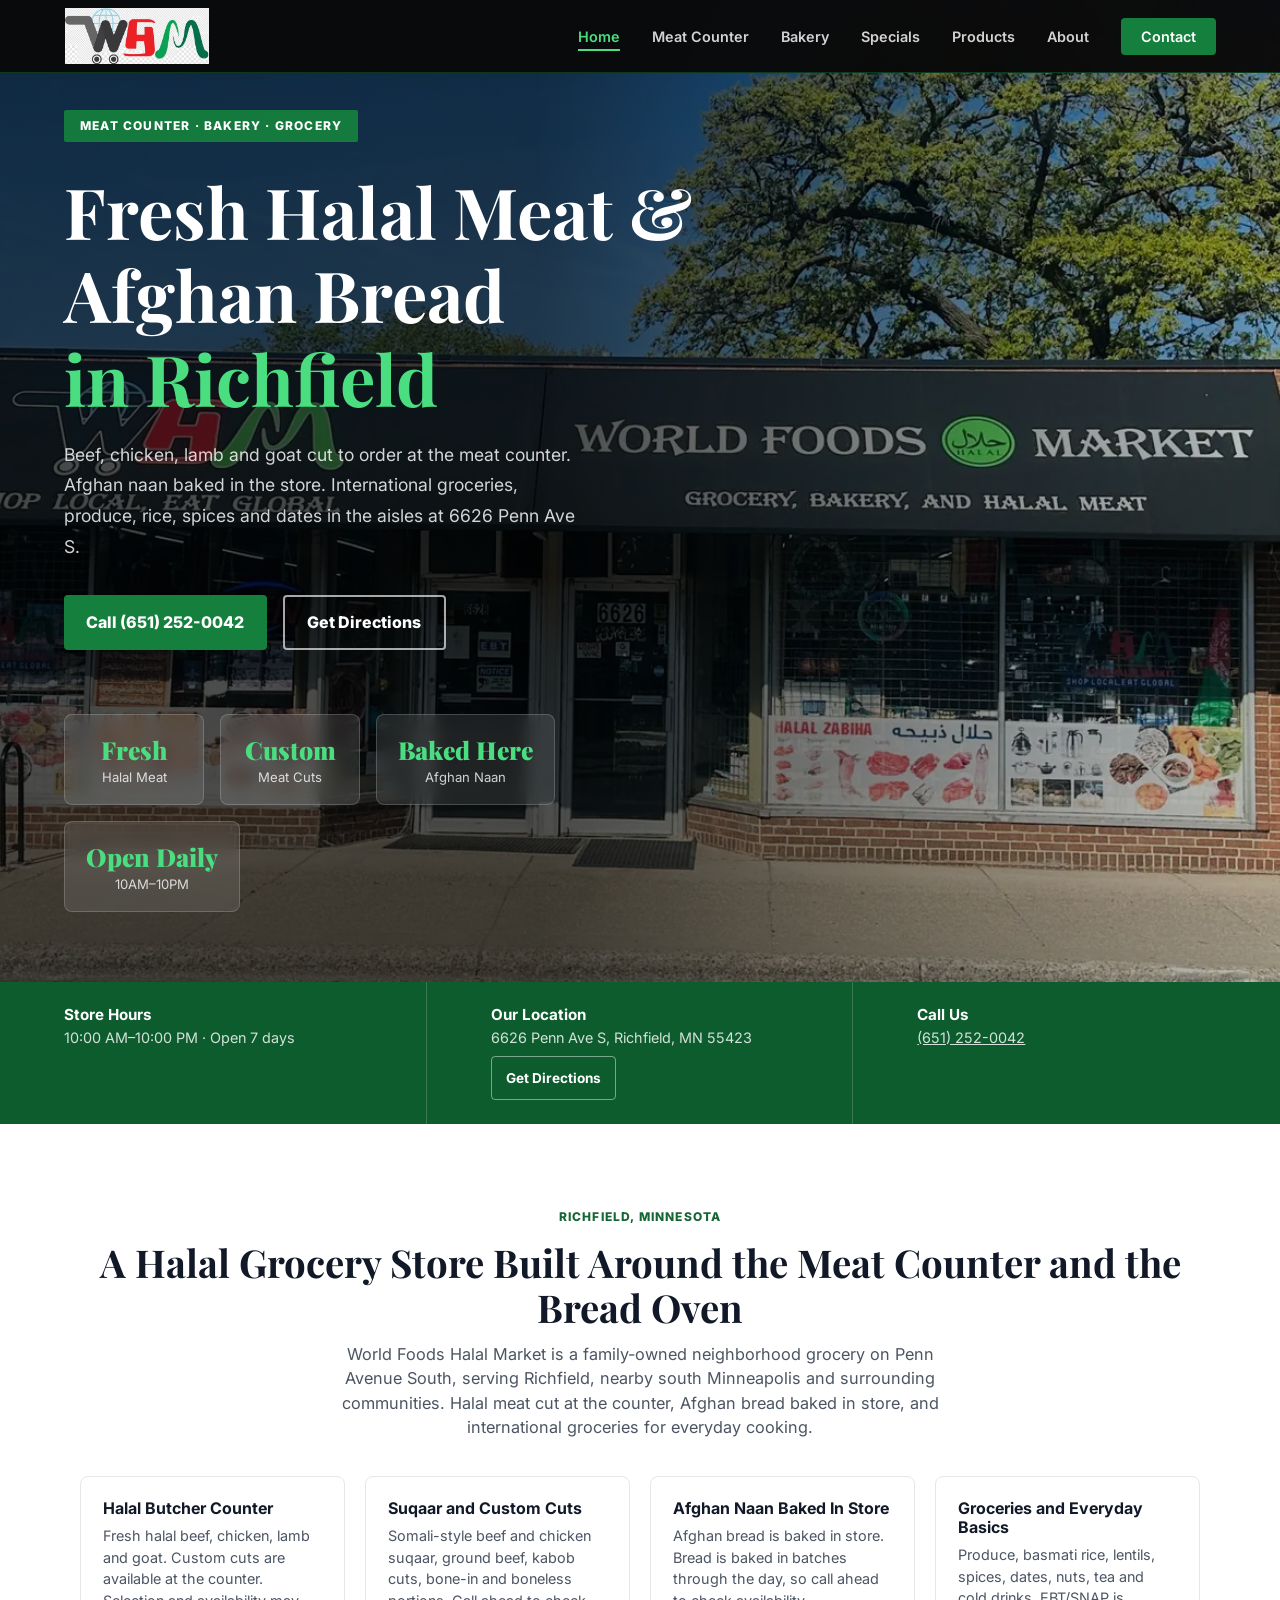
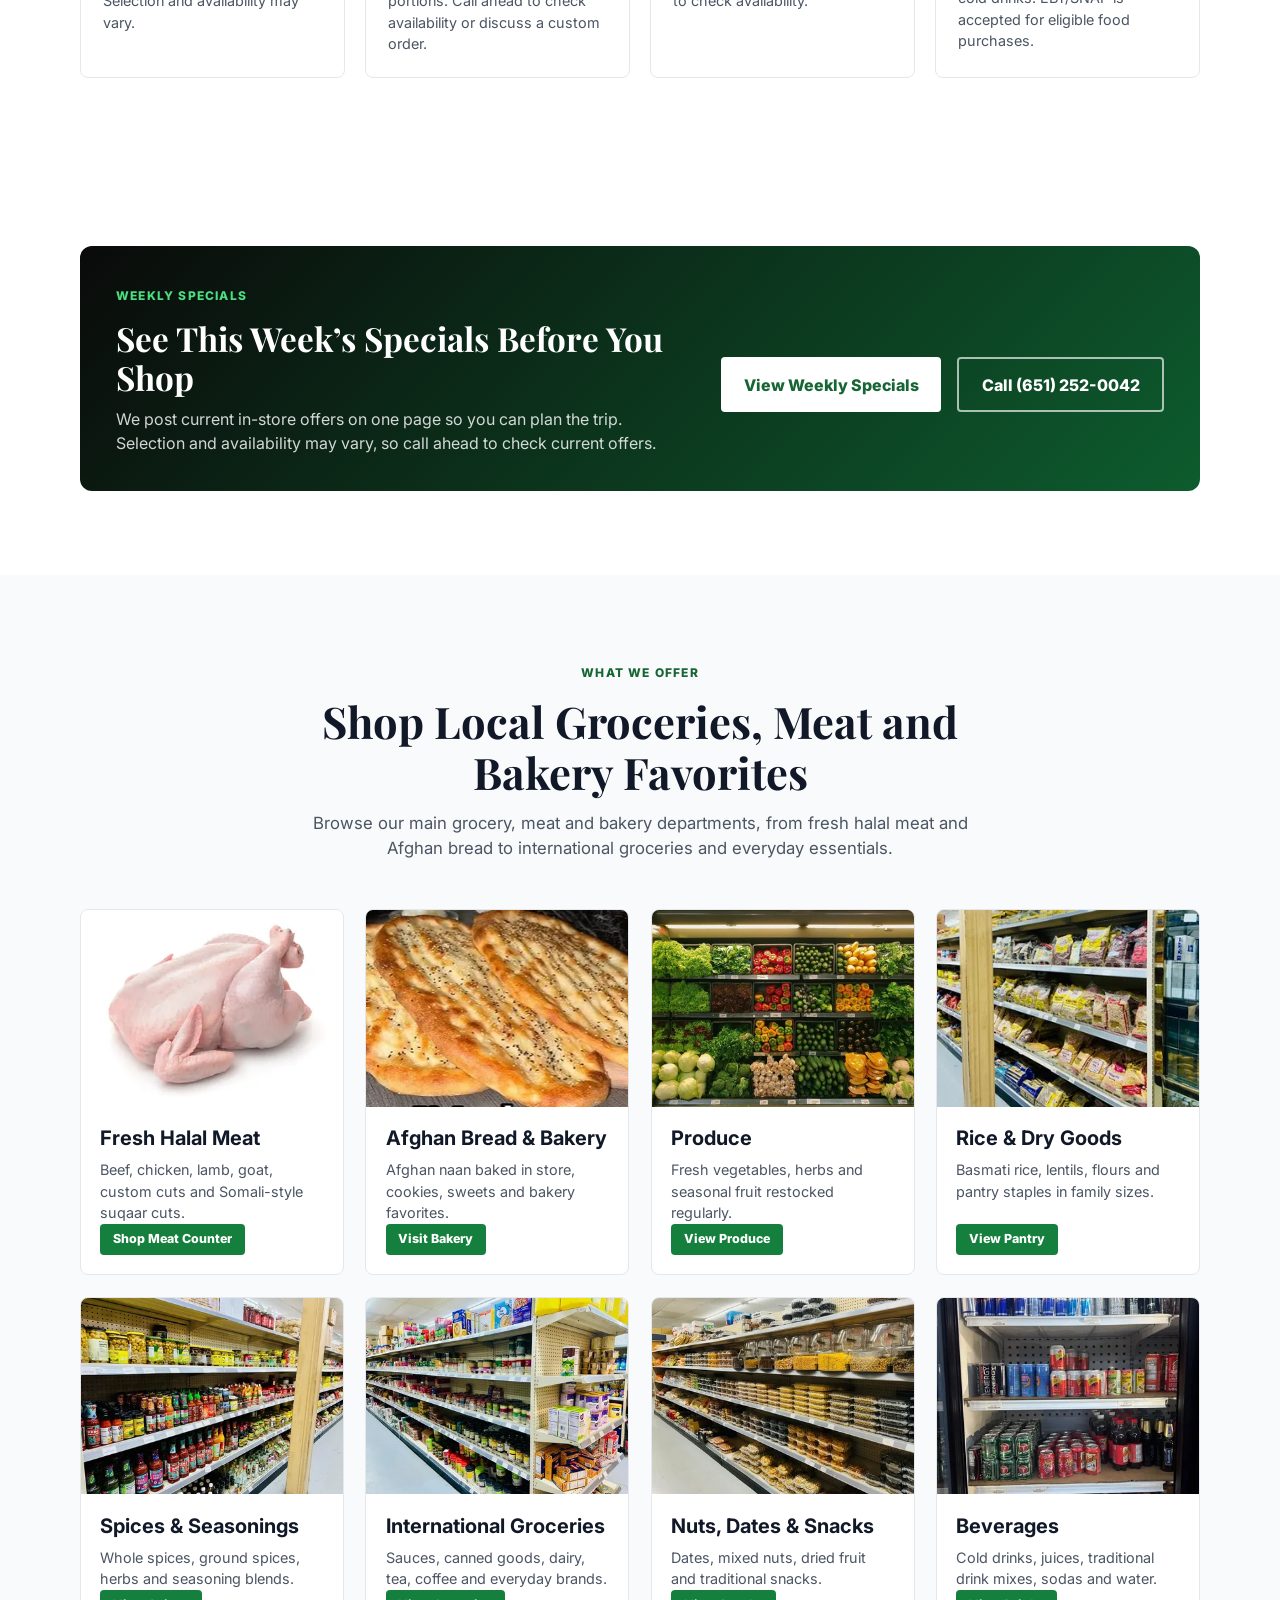
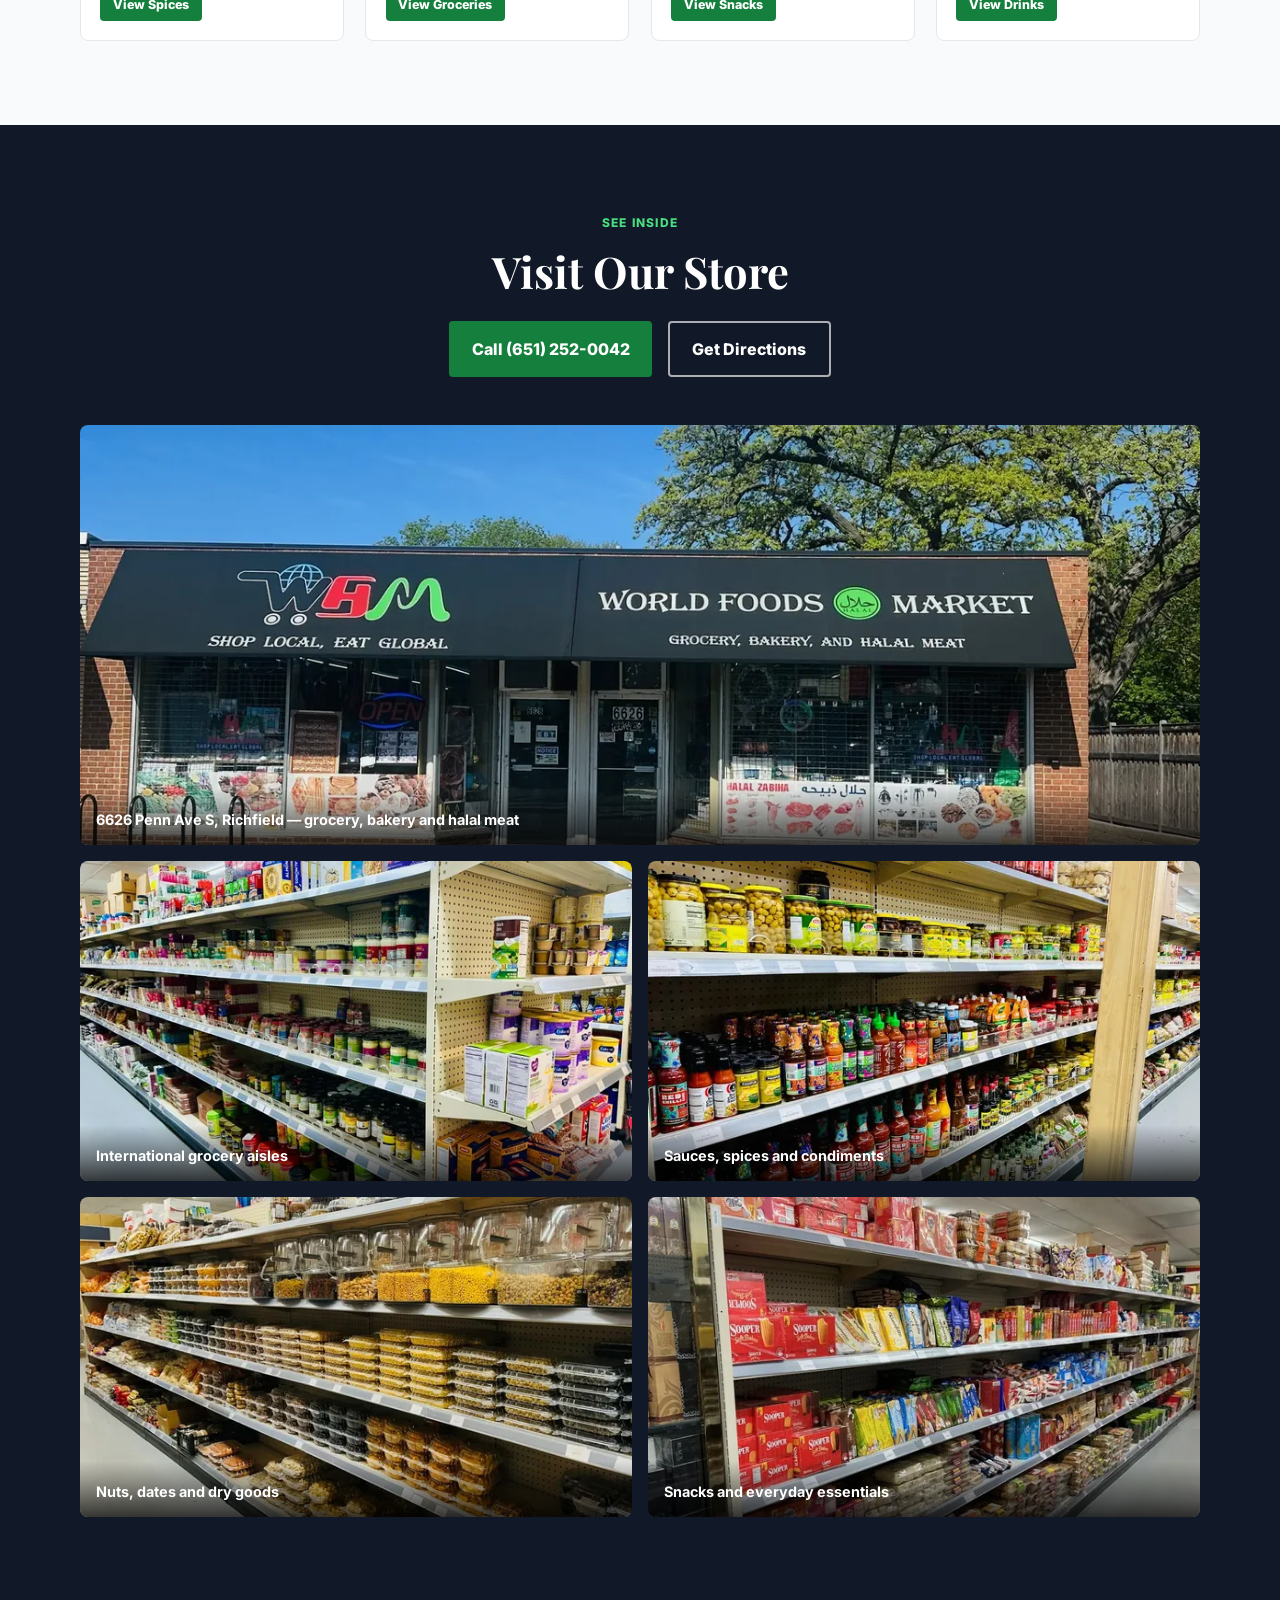
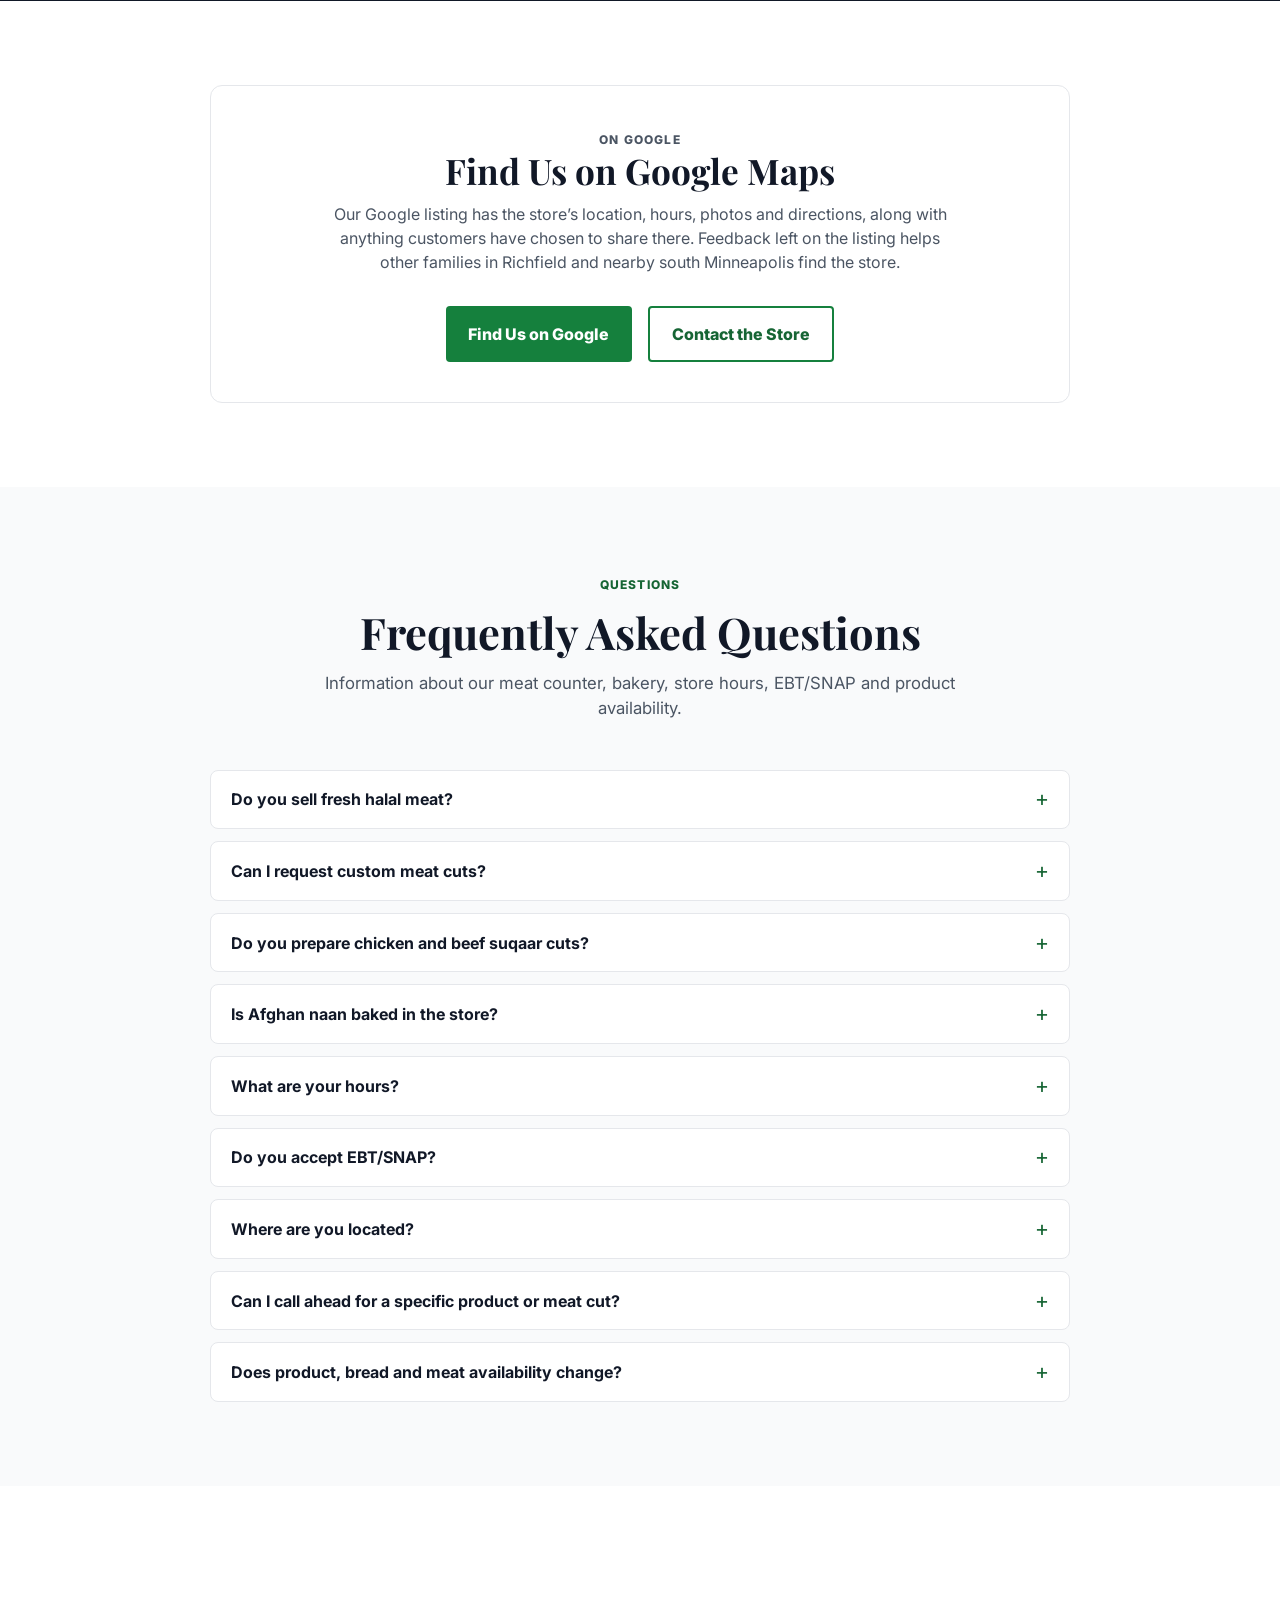
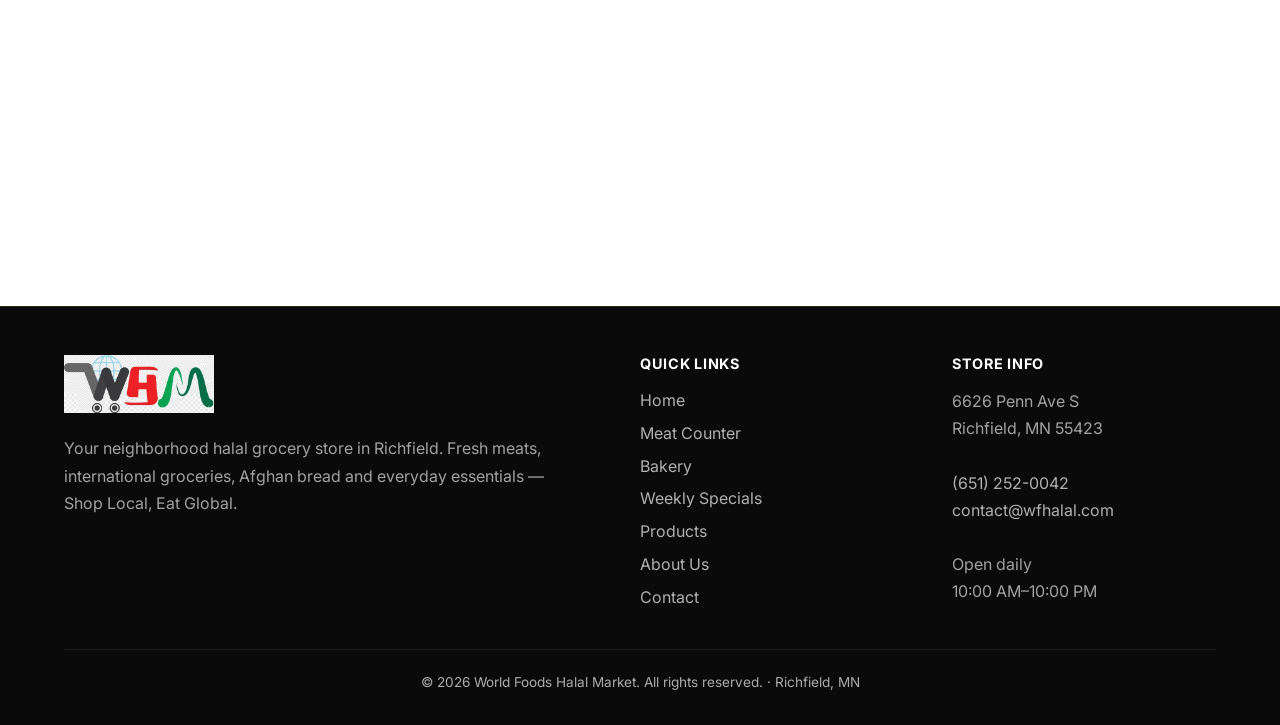
==== index.html @ 6fb19996 "perf: responsive images, heading semantics and accessibility cleanup Finishes the remaining safe tec" ====
<!DOCTYPE html>
    <html lang="en">
        <head>
      <meta charset="UTF-8"/>
      <meta name="viewport" content="width=device-width, initial-scale=1.0"/>
      <title>Halal Grocery & Meat Counter in Richfield, MN | World Foods Halal Market</title>
      <meta name="description" content="Halal grocery and meat counter in Richfield, MN. Halal beef, chicken, lamb and goat cut to order, Afghan naan baked in store, international groceries."/>
      <link rel="canonical" href="https://wfhalal.com/"/>
      <link rel="icon" type="image/png" href="/assets/images/favicon.png"/>
      <meta property="og:type" content="website"/>
      <meta property="og:title" content="Halal Grocery & Meat Counter in Richfield, MN | World Foods Halal Market"/>
      <meta property="og:description" content="Halal grocery and meat counter in Richfield, MN. Halal beef, chicken, lamb and goat cut to order, Afghan naan baked in store, international groceries."/>
      <meta property="og:url" content="https://wfhalal.com/"/>
      <meta property="og:image" content="https://wfhalal.com/assets/images/storefront.jpg"/>
      <meta name="twitter:card" content="summary_large_image"/>
      <!-- Google Search Console verification hook: add the supplied verification meta tag here when available. -->
      <!-- GA4 hook: add the gtag.js snippet here only after a real Measurement ID is provided. -->
      <script type="application/ld+json">
{
  "@context": "https://schema.org",
  "@type": ["GroceryStore", "LocalBusiness"],
  "@id": "https://wfhalal.com/#store",
  "name": "World Foods Halal Market",
  "description": "Family-owned halal grocery store in Richfield with fresh halal meat, Afghan bread, produce and international groceries.",
  "url": "https://wfhalal.com/",
  "telephone": "+16512520042",
  "email": "contact@wfhalal.com",
  "image": "https://wfhalal.com/assets/images/storefront.jpg",
  "address": {
    "@type": "PostalAddress",
    "streetAddress": "6626 Penn Ave S",
    "addressLocality": "Richfield",
    "addressRegion": "MN",
    "postalCode": "55423",
    "addressCountry": "US"
  },
  "geo": {
    "@type": "GeoCoordinates",
    "latitude": 44.882835,
    "longitude": -93.306617
  },
  "openingHoursSpecification": {
    "@type": "OpeningHoursSpecification",
    "dayOfWeek": ["Monday", "Tuesday", "Wednesday", "Thursday", "Friday", "Saturday", "Sunday"],
    "opens": "10:00",
    "closes": "22:00"
  },
  "paymentAccepted": "Cash, credit card, debit card, EBT, SNAP"
}
</script>
      <link rel="preconnect" href="https://fonts.googleapis.com"/>
      <link rel="preconnect" href="https://fonts.gstatic.com" crossorigin/>
      <link href="https://fonts.googleapis.com/css2?family=Playfair+Display:wght@700;900&family=Inter:wght@300;400;500;600;700&display=swap" rel="stylesheet"/>
      <link rel="stylesheet" href="/assets/css/styles.css"/>
      <script src="/assets/js/main.js" defer></script>
    </head>

    <body data-page="home">
      <a class="skip-link" href="#main">Skip to content</a>
      <header class="site-header">
        <nav class="site-nav" aria-label="Primary navigation">
          <a class="brand" href="/" aria-label="World Foods Halal Market home">
            <picture><source srcset="/assets/images/logo_transparent.webp" type="image/webp" sizes="160px"/><img src="/assets/images/logo_transparent.png" alt="World Foods Halal Market" width="1646" height="640" decoding="async" class="brand-logo"/></picture>
          </a>
          <button class="nav-toggle" type="button" aria-label="Open menu" aria-controls="primary-menu" aria-expanded="false">
            <span></span><span></span><span></span>
          </button>
          <ul class="nav-links" id="primary-menu">
            <li><a href="/" class="nav-link active" aria-current="page">Home</a></li>
        <li><a href="/halal-meat-richfield/" class="nav-link">Meat Counter</a></li>
        <li><a href="/afghan-bakery-richfield/" class="nav-link">Bakery</a></li>
        <li><a href="/specials/" class="nav-link">Specials</a></li>
        <li><a href="/products/" class="nav-link">Products</a></li>
        <li><a href="/about/" class="nav-link">About</a></li>
        <li><a href="/contact/" class="nav-link nav-cta">Contact</a></li>
          </ul>
        </nav>
      </header>
      <nav class="mobile-cta" aria-label="Quick actions">
        <a class="mcta-call" href="tel:6512520042">Call Store</a>
        <a class="mcta-dir" href="https://www.google.com/maps/dir/?api=1&destination=6626+Penn+Ave+S+Richfield+MN+55423&destination_place_id=ChIJ41SgKgAn9ocRr2k5KAPY2K4" target="_blank" rel="noopener noreferrer">Directions</a>
      </nav>
          <main id="main">
      <section class="hero">
        <div class="hero-media" aria-hidden="true">
          <picture><source srcset="/assets/images/storefront-800.webp 800w, /assets/images/storefront-1200.webp 1200w, /assets/images/storefront.webp 1600w" sizes="100vw" type="image/webp"/><img src="/assets/images/storefront.jpg" srcset="/assets/images/storefront-800.jpg 800w, /assets/images/storefront-1200.jpg 1200w, /assets/images/storefront.jpg 3741w" sizes="100vw" alt="" width="3741" height="2104" decoding="async" class="hero-img" fetchpriority="high"/></picture>
        </div>
        <div class="hero-content">
          <p class="hero-badge">Meat Counter · Bakery · Grocery</p>
          <h1>Fresh Halal Meat &amp; Afghan Bread <em>in Richfield</em></h1>
          <p>Beef, chicken, lamb and goat cut to order at the meat counter. Afghan naan baked in the store. International groceries, produce, rice, spices and dates in the aisles at 6626 Penn Ave S.</p>
          <div class="hero-actions">
            <a class="btn btn-primary" href="tel:6512520042">Call (651) 252-0042</a>
            <a class="btn btn-ghost" href="https://www.google.com/maps/dir/?api=1&destination=6626+Penn+Ave+S+Richfield+MN+55423&destination_place_id=ChIJ41SgKgAn9ocRr2k5KAPY2K4" target="_blank" rel="noopener noreferrer">Get Directions</a>
          </div>
          <dl class="hero-facts" aria-label="Store highlights">
            <div><dt>Fresh</dt><dd>Halal Meat</dd></div>
            <div><dt>Custom</dt><dd>Meat Cuts</dd></div>
            <div><dt>Baked Here</dt><dd>Afghan Naan</dd></div>
            <div><dt>Open Daily</dt><dd>10AM–10PM</dd></div>
          </dl>
        </div>
      </section>
      <section class="info-strip" aria-label="Store information">
        <div><h2>Store Hours</h2><p>10:00 AM–10:00 PM · Open 7 days</p></div>
        <div><h2>Our Location</h2><p>6626 Penn Ave S, Richfield, MN 55423</p><a class="strip-link" href="https://www.google.com/maps/dir/?api=1&destination=6626+Penn+Ave+S+Richfield+MN+55423&destination_place_id=ChIJ41SgKgAn9ocRr2k5KAPY2K4" target="_blank" rel="noopener noreferrer">Get Directions</a></div>
        <div><h2>Call Us</h2><p><a href="tel:6512520042">(651) 252-0042</a></p></div>
      </section>
      <section class="section intro">
        <div class="split-heading">
          <p class="eyebrow">Richfield, Minnesota</p>
          <h2>A Halal Grocery Store Built Around the Meat Counter and the Bread Oven</h2>
          <p>World Foods Halal Market is a family-owned neighborhood grocery on Penn Avenue South, serving Richfield, nearby south Minneapolis and surrounding communities. Halal meat cut at the counter, Afghan bread baked in store, and international groceries for everyday cooking.</p>
        </div>
        <div class="feature-grid">
          <article>
            <h3>Halal Butcher Counter</h3>
            <p>Fresh halal beef, chicken, lamb and goat. Custom cuts are available at the counter. Selection and availability may vary.</p>
          </article>
          <article>
            <h3>Suqaar and Custom Cuts</h3>
            <p>Somali-style beef and chicken suqaar, ground beef, kabob cuts, bone-in and boneless portions. Call ahead to check availability or discuss a custom order.</p>
          </article>
          <article>
            <h3>Afghan Naan Baked In Store</h3>
            <p>Afghan bread is baked in store. Bread is baked in batches through the day, so call ahead to check availability.</p>
          </article>
          <article>
            <h3>Groceries and Everyday Basics</h3>
            <p>Produce, basmati rice, lentils, spices, dates, nuts, tea and cold drinks. EBT/SNAP is accepted for eligible food purchases.</p>
          </article>
        </div>
      </section>
      <section class="section specials-promo">
        <div class="promo-band">
          <div class="promo-copy">
            <p class="eyebrow">Weekly Specials</p>
            <h2>See This Week’s Specials Before You Shop</h2>
            <p>We post current in-store offers on one page so you can plan the trip. Selection and availability may vary, so call ahead to check current offers.</p>
          </div>
          <div class="cta-row">
            <a class="btn btn-secondary" href="/specials/">View Weekly Specials</a>
            <a class="btn btn-ghost" href="tel:6512520042">Call (651) 252-0042</a>
          </div>
        </div>
      </section>
      <section class="section categories">
        <div class="section-heading">
          <p class="eyebrow">What We Offer</p>
          <h2>Shop Local Groceries, Meat and Bakery Favorites</h2>
          <p>Browse our main grocery, meat and bakery departments, from fresh halal meat and Afghan bread to international groceries and everyday essentials.</p>
        </div>
        <div class="cat-grid">
          <a class="cat-card" href="/halal-meat-richfield/">
  <div class="cat-image"><picture><source srcset="/assets/images/meat_chicken_whole-400.webp 400w, /assets/images/meat_chicken_whole-800.webp 800w, /assets/images/meat_chicken_whole.webp 1000w" sizes="(max-width: 900px) 46vw, 280px" type="image/webp"/><img src="/assets/images/meat_chicken_whole.jpg" alt="Fresh Halal Meat" width="1000" height="736" decoding="async" loading="lazy"/></picture></div>
  <div class="cat-body">
    <h3>Fresh Halal Meat</h3>
    <p>Beef, chicken, lamb, goat, custom cuts and Somali-style suqaar cuts.</p>
    <span>Shop Meat Counter</span>
  </div>
</a>
<a class="cat-card" href="/afghan-bakery-richfield/">
  <div class="cat-image"><picture><source srcset="/assets/images/afghani_bread-400.webp 400w, /assets/images/afghani_bread.webp 540w" sizes="(max-width: 900px) 46vw, 280px" type="image/webp"/><img src="/assets/images/afghani_bread.jpg" alt="Afghan Bread & Bakery" width="540" height="266" decoding="async" loading="lazy"/></picture></div>
  <div class="cat-body">
    <h3>Afghan Bread & Bakery</h3>
    <p>Afghan naan baked in store, cookies, sweets and bakery favorites.</p>
    <span>Visit Bakery</span>
  </div>
</a>
<a class="cat-card" href="/products/#produce">
  <div class="cat-image"><picture><source srcset="/assets/images/produce-400.webp 400w, /assets/images/produce-800.webp 800w, /assets/images/produce.webp 1200w" sizes="(max-width: 900px) 46vw, 280px" type="image/webp"/><img src="/assets/images/produce.jpg" alt="Produce" width="1200" height="900" decoding="async" loading="lazy"/></picture></div>
  <div class="cat-body">
    <h3>Produce</h3>
    <p>Fresh vegetables, herbs and seasonal fruit restocked regularly.</p>
    <span>View Produce</span>
  </div>
</a>
<a class="cat-card" href="/products/#rice">
  <div class="cat-image"><picture><source srcset="/assets/images/aisle6-400.webp 400w, /assets/images/aisle6-800.webp 800w, /assets/images/aisle6.webp 1200w" sizes="(max-width: 900px) 46vw, 280px" type="image/webp"/><img src="/assets/images/aisle6.jpg" alt="Rice & Dry Goods" width="1600" height="936" decoding="async" loading="lazy"/></picture></div>
  <div class="cat-body">
    <h3>Rice & Dry Goods</h3>
    <p>Basmati rice, lentils, flours and pantry staples in family sizes.</p>
    <span>View Pantry</span>
  </div>
</a>
<a class="cat-card" href="/products/#spices">
  <div class="cat-image"><picture><source srcset="/assets/images/aisle2-400.webp 400w, /assets/images/aisle2-600.webp 600w, /assets/images/aisle2-800.webp 800w, /assets/images/aisle2.webp 1200w" sizes="(max-width: 900px) 46vw, 280px" type="image/webp"/><img src="/assets/images/aisle2.jpg" alt="Spices & Seasonings" width="1600" height="1199" decoding="async" loading="lazy"/></picture></div>
  <div class="cat-body">
    <h3>Spices & Seasonings</h3>
    <p>Whole spices, ground spices, herbs and seasoning blends.</p>
    <span>View Spices</span>
  </div>
</a>
<a class="cat-card" href="/products/#groceries">
  <div class="cat-image"><picture><source srcset="/assets/images/aisle1-400.webp 400w, /assets/images/aisle1-600.webp 600w, /assets/images/aisle1-800.webp 800w, /assets/images/aisle1.webp 1200w" sizes="(max-width: 900px) 46vw, 280px" type="image/webp"/><img src="/assets/images/aisle1.jpg" alt="International Groceries" width="1600" height="1199" decoding="async" loading="lazy"/></picture></div>
  <div class="cat-body">
    <h3>International Groceries</h3>
    <p>Sauces, canned goods, dairy, tea, coffee and everyday brands.</p>
    <span>View Groceries</span>
  </div>
</a>
<a class="cat-card" href="/products/#snacks">
  <div class="cat-image"><picture><source srcset="/assets/images/aisle3-400.webp 400w, /assets/images/aisle3-600.webp 600w, /assets/images/aisle3-800.webp 800w, /assets/images/aisle3.webp 1200w" sizes="(max-width: 900px) 46vw, 280px" type="image/webp"/><img src="/assets/images/aisle3.jpg" alt="Nuts, Dates & Snacks" width="1600" height="1243" decoding="async" loading="lazy"/></picture></div>
  <div class="cat-body">
    <h3>Nuts, Dates & Snacks</h3>
    <p>Dates, mixed nuts, dried fruit and traditional snacks.</p>
    <span>View Snacks</span>
  </div>
</a>
<a class="cat-card" href="/products/#beverages">
  <div class="cat-image"><picture><source srcset="/assets/images/drinks1-400.webp 400w, /assets/images/drinks1-800.webp 800w, /assets/images/drinks1.webp 1200w" sizes="(max-width: 900px) 46vw, 280px" type="image/webp"/><img src="/assets/images/drinks1.jpg" alt="Beverages" width="1200" height="1600" decoding="async" loading="lazy"/></picture></div>
  <div class="cat-body">
    <h3>Beverages</h3>
    <p>Cold drinks, juices, traditional drink mixes, sodas and water.</p>
    <span>View Drinks</span>
  </div>
</a>

        </div>
      </section>
      <section class="section photos dark">
        <div class="section-heading">
          <p class="eyebrow">See Inside</p>
          <h2>Visit Our Store</h2>
          <div class="cta-row center">
            <a class="btn btn-primary" href="tel:6512520042">Call (651) 252-0042</a>
            <a class="btn btn-ghost" href="https://www.google.com/maps/dir/?api=1&destination=6626+Penn+Ave+S+Richfield+MN+55423&destination_place_id=ChIJ41SgKgAn9ocRr2k5KAPY2K4" target="_blank" rel="noopener noreferrer">Get Directions</a>
          </div>
        </div>
        <div class="photo-grid">
          <figure class="photo-item big">
            <picture><source srcset="/assets/images/storefront-800.webp 800w, /assets/images/storefront-1200.webp 1200w, /assets/images/storefront.webp 1600w" sizes="(max-width: 1200px) 92vw, 1120px" type="image/webp"/><img src="/assets/images/storefront.jpg" alt="World Foods Halal Market storefront at 6626 Penn Ave S in Richfield" width="3741" height="2104" decoding="async" loading="lazy"/></picture>
            <figcaption>6626 Penn Ave S, Richfield — grocery, bakery and halal meat</figcaption>
          </figure>
          <figure class="photo-item"><picture><source srcset="/assets/images/aisle1-400.webp 400w, /assets/images/aisle1-600.webp 600w, /assets/images/aisle1-800.webp 800w, /assets/images/aisle1.webp 1200w" sizes="(max-width: 1200px) 46vw, 552px" type="image/webp"/><img src="/assets/images/aisle1.jpg" alt="Grocery aisle with international groceries" width="1600" height="1199" decoding="async" loading="lazy"/></picture><figcaption>International grocery aisles</figcaption></figure>
          <figure class="photo-item"><picture><source srcset="/assets/images/aisle2-400.webp 400w, /assets/images/aisle2-600.webp 600w, /assets/images/aisle2-800.webp 800w, /assets/images/aisle2.webp 1200w" sizes="(max-width: 1200px) 46vw, 552px" type="image/webp"/><img src="/assets/images/aisle2.jpg" alt="International sauces and condiments" width="1600" height="1199" decoding="async" loading="lazy"/></picture><figcaption>Sauces, spices and condiments</figcaption></figure>
          <figure class="photo-item"><picture><source srcset="/assets/images/aisle3-400.webp 400w, /assets/images/aisle3-600.webp 600w, /assets/images/aisle3-800.webp 800w, /assets/images/aisle3.webp 1200w" sizes="(max-width: 1200px) 46vw, 552px" type="image/webp"/><img src="/assets/images/aisle3.jpg" alt="Nuts dates and dry goods" width="1600" height="1243" decoding="async" loading="lazy"/></picture><figcaption>Nuts, dates and dry goods</figcaption></figure>
          <figure class="photo-item"><picture><source srcset="/assets/images/aisle4-400.webp 400w, /assets/images/aisle4-600.webp 600w, /assets/images/aisle4-800.webp 800w, /assets/images/aisle4.webp 1200w" sizes="(max-width: 1200px) 46vw, 552px" type="image/webp"/><img src="/assets/images/aisle4.jpg" alt="Snack and household aisles" width="1600" height="1200" decoding="async" loading="lazy"/></picture><figcaption>Snacks and everyday essentials</figcaption></figure>
        </div>
      </section>
      <section class="section reviews">
        <div class="reviews-panel">
          <p class="eyebrow">On Google</p>
          <h2>Find Us on Google Maps</h2>
          <p>Our Google listing has the store&#8217;s location, hours, photos and directions, along with anything customers have chosen to share there. Feedback left on the listing helps other families in Richfield and nearby south Minneapolis find the store.</p>
          <div class="cta-row">
            <a class="btn btn-primary" href="https://www.google.com/maps/search/?api=1&query=World+Foods+Halal+Market&query_place_id=ChIJ41SgKgAn9ocRr2k5KAPY2K4" target="_blank" rel="noopener noreferrer">Find Us on Google</a>
            <a class="btn btn-outline" href="/contact/">Contact the Store</a>
          </div>
        </div>
      </section>
      <section class="section faq-section">
        <div class="section-heading">
          <p class="eyebrow">Questions</p>
          <h2>Frequently Asked Questions</h2>
          <p>Information about our meat counter, bakery, store hours, EBT/SNAP and product availability.</p>
        </div>
        <div class="faq-list">
          <details class="faq-item">
            <summary>Do you sell fresh halal meat?</summary>
            <p>Yes. Our meat counter carries fresh halal beef, chicken, lamb and goat. Selection and availability may vary.</p>
          </details>
          <details class="faq-item">
            <summary>Can I request custom meat cuts?</summary>
            <p>Yes. Custom cuts of beef, chicken, lamb and goat are available at the counter. Call ahead to check availability or discuss a custom order.</p>
          </details>
          <details class="faq-item">
            <summary>Do you prepare chicken and beef suqaar cuts?</summary>
            <p>Yes. Somali-style beef and chicken suqaar cuts are prepared at the counter. Call ahead to check availability.</p>
          </details>
          <details class="faq-item">
            <summary>Is Afghan naan baked in the store?</summary>
            <p>Yes. Afghan naan is baked in store. Bread is baked in batches through the day, so call ahead to check availability.</p>
          </details>
          <details class="faq-item">
            <summary>What are your hours?</summary>
            <p>We are open daily from 10:00 AM to 10:00 PM.</p>
          </details>
          <details class="faq-item">
            <summary>Do you accept EBT/SNAP?</summary>
            <p>Yes. EBT/SNAP is accepted for eligible food purchases.</p>
          </details>
          <details class="faq-item">
            <summary>Where are you located?</summary>
            <p>We are at 6626 Penn Ave S, Richfield, MN 55423, serving Richfield, nearby south Minneapolis and surrounding communities.</p>
          </details>
          <details class="faq-item">
            <summary>Can I call ahead for a specific product or meat cut?</summary>
            <p>Yes. Call (651) 252-0042 to check availability or discuss a custom order.</p>
          </details>
          <details class="faq-item">
            <summary>Does product, bread and meat availability change?</summary>
            <p>Yes. We restock throughout the week and bake in batches, so selection and availability may vary. Call ahead to check availability.</p>
          </details>
        </div>
      </section>
      <section class="map-section" aria-label="Store map">
        <iframe src="https://www.google.com/maps?q=6626%20Penn%20Ave%20S%20Richfield%20MN%2055423&output=embed" allowfullscreen loading="lazy" title="Map to World Foods Halal Market in Richfield, Minnesota"></iframe>
      </section>
    </main>



      <footer class="site-footer">
        <div class="footer-grid">
          <div>
            <a class="footer-logo" href="/" aria-label="World Foods Halal Market home">
              <picture><source srcset="/assets/images/logo_transparent.webp" type="image/webp" sizes="160px"/><img src="/assets/images/logo_transparent.png" alt="World Foods Halal Market" width="1646" height="640" decoding="async" class="footer-logo-img" loading="lazy"/></picture>
            </a>
            <p class="footer-desc">Your neighborhood halal grocery store in Richfield. Fresh meats, international groceries, Afghan bread and everyday essentials — Shop Local, Eat Global.</p>
          </div>
          <div class="footer-col">
            <h2>Quick Links</h2>
            <ul>
              <li><a href="/">Home</a></li>
              <li><a href="/halal-meat-richfield/">Meat Counter</a></li>
              <li><a href="/afghan-bakery-richfield/">Bakery</a></li>
              <li><a href="/specials/">Weekly Specials</a></li>
              <li><a href="/products/">Products</a></li>
              <li><a href="/about/">About Us</a></li>
              <li><a href="/contact/">Contact</a></li>
            </ul>
          </div>
          <div class="footer-col">
            <h2>Store Info</h2>
            <address>
              6626 Penn Ave S<br/>
              Richfield, MN 55423<br/><br/>
              <a href="tel:6512520042">(651) 252-0042</a><br/>
              <a href="mailto:contact@wfhalal.com">contact@wfhalal.com</a><br/><br/>
              Open daily<br/>
              10:00 AM–10:00 PM
            </address>
          </div>
        </div>
        <div class="footer-bottom">
          <p>© <span data-current-year>2026</span> World Foods Halal Market. All rights reserved. · Richfield, MN</p>
        </div>
      </footer>
    </body>
    </html>
---- assets/css/styles.css ----
*, *::before, *::after { box-sizing: border-box; }
* { margin: 0; padding: 0; }
:root {
  --dark: #0a0a0a;
  --dark2: #111827;
  --green: #0d5c2e;
  --green2: #166534;
  --green3: #15803d;
  --green-bright: #4ade80;
  --green-pale: #f0fdf4;
  --gold: #d4a017;
  --gold-bright: #facc15;
  --white: #ffffff;
  --gray: #4b5563;
  --muted: #6b7280;
  --light: #f9fafb;
  --border: #e5e7eb;
}
html { scroll-behavior: smooth; }
body {
  font-family: "Inter", system-ui, -apple-system, BlinkMacSystemFont, "Segoe UI", sans-serif;
  color: #1f2937;
  background: var(--white);
  line-height: 1.5;
}
img, video { max-width: 100%; height: auto; display: block; }
a { color: inherit; }
a:focus-visible, button:focus-visible {
  outline: 3px solid var(--gold-bright);
  outline-offset: 3px;
}
.skip-link {
  position: fixed;
  top: 0;
  left: 1rem;
  transform: translateY(-120%);
  z-index: 1000;
  background: var(--gold-bright);
  color: var(--dark);
  padding: .75rem 1rem;
  font-weight: 700;
}
.skip-link:focus { transform: translateY(1rem); }
.site-header {
  position: fixed;
  top: 0;
  left: 0;
  right: 0;
  z-index: 100;
  background: rgba(10,10,10,0.97);
  backdrop-filter: blur(12px);
  border-bottom: 1px solid rgba(21,128,61,0.4);
}
.site-nav {
  height: 72px;
  padding: 0 5%;
  display: flex;
  align-items: center;
  justify-content: space-between;
  gap: 1.5rem;
}
.brand, .footer-logo { display: inline-flex; align-items: center; }
.brand-logo { width: 146px; height: auto; max-height: 56px; object-fit: contain; }
.nav-links {
  list-style: none;
  display: flex;
  align-items: center;
  gap: 2rem;
}
.nav-link {
  color: rgba(255,255,255,0.82);
  text-decoration: none;
  font-size: .9rem;
  font-weight: 600;
  position: relative;
  padding: .35rem 0;
}
.nav-link::after {
  content: "";
  position: absolute;
  left: 0;
  right: 0;
  bottom: 0;
  height: 2px;
  background: var(--green-bright);
  transform: scaleX(0);
  transition: transform .2s ease;
}
.nav-link:hover, .nav-link.active { color: var(--green-bright); }
.nav-link:hover::after, .nav-link.active::after { transform: scaleX(1); }
.nav-cta {
  background: var(--green3);
  color: var(--white);
  padding: .6rem 1.25rem;
  border-radius: 4px;
}
.nav-cta::after { display: none; }
.nav-cta:hover, .nav-cta.active { color: var(--white); background: var(--green2); }
.nav-toggle {
  display: none;
  flex-direction: column;
  justify-content: center;
  align-items: center;
  gap: 5px;
  min-width: 44px;
  min-height: 44px;
  border: 0;
  background: transparent;
  padding: .45rem;
  cursor: pointer;
}
.nav-toggle span {
  display: block;
  width: 26px;
  height: 2px;
  background: var(--white);
}
.hero {
  min-height: 100vh;
  position: relative;
  display: flex;
  align-items: center;
  padding: 110px 5% 70px;
  overflow: hidden;
}
.hero-media {
  position: absolute;
  inset: 0;
  z-index: -2;
  background: var(--dark2);
}
.hero-media::after {
  content: "";
  position: absolute;
  inset: 0;
  background: linear-gradient(to right, rgba(0,0,0,.68) 42%, rgba(0,0,0,.18));
}
.hero-img {
  width: 100%;
  height: 100%;
  object-fit: cover;
  object-position: center top;
}
.hero-content { max-width: 660px; }
.hero-badge, .eyebrow {
  display: inline-flex;
  align-items: center;
  font-size: .75rem;
  font-weight: 800;
  letter-spacing: .1em;
  text-transform: uppercase;
  margin-bottom: .85rem;
}
.eyebrow { color: var(--green2); }
.hero-badge {
  background: rgba(21,128,61,.92);
  color: var(--white);
  padding: .45rem 1rem;
  border-radius: 2px;
  margin-bottom: 1.75rem;
}
h1, h2, h3 {
  color: var(--dark2);
  line-height: 1.18;
}
h1, .section-heading h2, .page-hero h1 {
  font-family: "Playfair Display", Georgia, serif;
}
.hero h1 {
  font-size: clamp(2.75rem, 5.5vw, 4.7rem);
  color: var(--white);
  max-width: 740px;
}
.hero h1 em {
  display: block;
  color: var(--green-bright);
  font-style: normal;
}
.hero p:not(.hero-badge) {
  color: rgba(255,255,255,.82);
  font-size: 1.1rem;
  line-height: 1.75;
  margin: 1.25rem 0 0;
  max-width: 520px;
}
.hero-actions, .cta-row, .contact-actions {
  display: flex;
  flex-wrap: wrap;
  gap: 1rem;
  margin-top: 2rem;
}
.hero-actions.center, .cta-row.center { justify-content: center; }
.section-heading .cta-row { margin-top: 1.5rem; }
.btn {
  display: inline-flex;
  align-items: center;
  justify-content: center;
  min-height: 48px;
  padding: .85rem 1.4rem;
  border-radius: 4px;
  font-weight: 800;
  text-decoration: none;
  transition: background .2s ease, color .2s ease, transform .2s ease;
}
.btn:hover { transform: translateY(-2px); }
.btn-primary { background: var(--green3); color: var(--white); }
.btn-primary:hover { background: var(--green2); }
.btn-secondary { background: var(--white); color: var(--green2); }
.btn-secondary:hover { color: var(--dark2); }
.btn-ghost { border: 2px solid rgba(255,255,255,.65); color: var(--white); }
.btn-ghost:hover { background: rgba(255,255,255,.1); border-color: var(--white); }
.hero-facts {
  display: flex;
  gap: 1rem;
  flex-wrap: wrap;
  margin-top: 4rem;
}
.hero-facts div {
  min-width: 140px;
  background: rgba(255,255,255,.1);
  border: 1px solid rgba(255,255,255,.18);
  border-radius: 8px;
  padding: 1rem 1.3rem;
  text-align: center;
  backdrop-filter: blur(8px);
}
.hero-facts dt {
  font-family: "Playfair Display", Georgia, serif;
  font-size: 1.55rem;
  color: var(--green-bright);
  font-weight: 900;
}
.hero-facts dd { color: rgba(255,255,255,.8); font-size: .82rem; }
.info-strip {
  background: var(--green);
  color: var(--white);
  display: grid;
  grid-template-columns: repeat(3, 1fr);
}
.info-strip div {
  padding: 1.5rem 5vw;
  border-right: 1px solid rgba(255,255,255,.18);
}
.info-strip div:last-child { border-right: 0; }
.info-strip h2 { color: var(--white); font-size: .95rem; margin-bottom: .2rem; }
.info-strip p { color: rgba(255,255,255,.82); font-size: .9rem; }
.section {
  padding: 84px 5%;
}
.section-heading {
  max-width: 760px;
  margin: 0 auto 3rem;
  text-align: center;
}
.section-heading h2 {
  font-size: clamp(1.9rem, 3.4vw, 2.8rem);
  margin-bottom: .8rem;
}
.section-heading p:not(.eyebrow) { color: var(--gray); font-size: 1.05rem; max-width: 62ch; margin-inline: auto; }
.categories, .about-section, .departments { background: var(--light); }
.dark { background: var(--dark2); color: var(--white); }
.dark h2 { color: var(--white); }
.dark .eyebrow, .page-hero .eyebrow { color: var(--green-bright); }
.cat-grid, .products-grid {
  display: grid;
  grid-template-columns: repeat(auto-fit, minmax(240px, 1fr));
  gap: 1.35rem;
  max-width: 1120px;
  margin: 0 auto;
}
.cat-card, .product-card, .feature-grid article, .contact-items article {
  background: var(--white);
  border: 1px solid var(--border);
  border-radius: 8px;
  overflow: hidden;
  text-decoration: none;
  transition: transform .22s ease, box-shadow .22s ease, border-color .22s ease;
}
.cat-card:hover, .product-card:hover {
  transform: translateY(-4px);
  box-shadow: 0 12px 32px rgba(0,0,0,.1);
  border-color: var(--green3);
}
.cat-image img, .product-card img {
  width: 100%;
  aspect-ratio: 4 / 3;
  object-fit: cover;
}
.cat-body, .product-body { padding: 1.2rem; }
.cat-card { display: flex; flex-direction: column; }
.cat-card .cat-body { display: flex; flex-direction: column; flex: 1 1 auto; }
.cat-card .cat-body span { margin-top: auto; padding-top: .4rem; padding-bottom: .4rem; }
.cat-body h2, .cat-body h3, .product-body h2, .product-body h3 { font-size: 1.25rem; line-height: 1.25; margin-bottom: .5rem; }
.cat-body p, .product-body p { color: var(--gray); font-size: .9rem; }
.cat-body h3, .product-body h3 { font-family: inherit; }
.tag {
  display: inline-flex;
  width: fit-content;
  margin-top: .85rem;
  background: var(--green-pale);
  color: var(--green2);
  border: 1px solid #dcefe1;
  border-radius: 3px;
  padding: .28rem .65rem;
  font-size: .75rem;
  font-weight: 700;
}
.cat-body span {
  display: inline-flex;
  align-items: center;
  width: fit-content;
  margin-top: .85rem;
  background: var(--green3);
  color: var(--white);
  border-radius: 4px;
  padding: .4rem .8rem;
  font-size: .78rem;
  font-weight: 800;
  transition: background .2s ease;
}
.cat-card:hover .cat-body span, .cat-card:focus-visible .cat-body span { background: var(--green2); }
.photo-grid {
  display: grid;
  grid-template-columns: repeat(2, minmax(0, 1fr));
  gap: 1rem;
  max-width: 1120px;
  margin: 0 auto;
}
.photo-item {
  position: relative;
  border-radius: 8px;
  overflow: hidden;
}
.photo-item.big { grid-column: span 2; }
.photo-item img {
  width: 100%;
  height: 320px;
  object-fit: cover;
}
.photo-item.big img { height: 420px; }
.photo-item figcaption {
  position: absolute;
  left: 0;
  right: 0;
  bottom: 0;
  color: var(--white);
  background: linear-gradient(to top, rgba(0,0,0,.74), transparent);
  padding: 1.2rem 1rem .9rem;
  font-weight: 700;
  font-size: .9rem;
}
.map-section { padding: 0; background: var(--white); }
.map-section iframe {
  width: 100%;
  height: 420px;
  border: 0;
  display: block;
}
.page-hero {
  background: linear-gradient(135deg, var(--dark) 0%, var(--green) 100%);
  padding: 125px 5% 68px;
  text-align: center;
}
.meat-hero { background: linear-gradient(135deg, #1a0505 0%, #7f1d1d 100%); }
.bakery-hero { background: linear-gradient(135deg, #111827 0%, #92400e 100%); }
.page-hero h1 {
  color: var(--white);
  font-size: clamp(2.15rem, 4vw, 3.15rem);
  margin-bottom: .75rem;
}
.page-hero p:not(.eyebrow) {
  color: rgba(255,255,255,.82);
  font-size: 1.05rem;
  max-width: 760px;
  margin: 0 auto;
}
.notice {
  max-width: 920px;
  margin: 0 auto 3rem;
  background: #fff7ed;
  border-left: 4px solid var(--gold);
  border-radius: 8px;
  padding: 1.5rem;
}
.notice h2 { font-size: 1.2rem; margin-bottom: .5rem; }
.notice p:not(.eyebrow) { color: #78350f; }
.cta-band {
  max-width: 1120px;
  margin: 3rem auto 0;
  background: var(--dark2);
  color: var(--white);
  border-radius: 12px;
  padding: 2rem;
  display: flex;
  align-items: center;
  justify-content: space-between;
  gap: 1.5rem;
  flex-wrap: wrap;
}
.cta-band h2 { color: var(--white); font-size: 1.25rem; }
.cta-band .eyebrow { color: var(--green-bright); margin-bottom: .35rem; }
.bakery-feature, .about-grid, .contact-grid {
  max-width: 1120px;
  margin: 0 auto 3rem;
  display: grid;
  grid-template-columns: 1fr 1fr;
  gap: 4rem;
  align-items: center;
}
.bakery-feature img, .about-grid img {
  border-radius: 8px;
  box-shadow: 0 20px 50px rgba(0,0,0,.15);
  width: 100%;
}
.bakery-feature h2, .about-grid h2 { font-family: "Playfair Display", Georgia, serif; font-size: clamp(1.75rem, 3vw, 2.45rem); margin-bottom: .8rem; }
.bakery-feature p, .about-grid p { color: var(--gray); line-height: 1.75; margin-bottom: 1rem; }
.video-wrap {
  max-width: 330px;
  margin: 0 auto 3rem;
}
.video-wrap video {
  border-radius: 16px;
  box-shadow: 0 14px 36px rgba(0,0,0,.2);
}
.video-wrap p {
  color: var(--gray);
  text-align: center;
  font-size: .9rem;
  margin-top: .75rem;
}
.department-list {
  max-width: 1120px;
  margin: 0 auto;
  display: grid;
  gap: 1.25rem;
}
.department {
  display: grid;
  grid-template-columns: 260px 1fr;
  gap: 1.4rem;
  align-items: center;
  background: var(--white);
  border: 1px solid var(--border);
  border-radius: 8px;
  padding: 1rem;
}
.department-img img {
  width: 100%;
  aspect-ratio: 4 / 3;
  object-fit: cover;
  border-radius: 6px;
}
.department h3 { font-size: 1.2rem; margin-bottom: .4rem; }
.department p { color: var(--gray); margin-bottom: .8rem; }
.check-list {
  display: flex;
  flex-wrap: wrap;
  gap: .45rem;
  list-style: none;
}
.check-list li {
  background: var(--green-pale);
  color: var(--green2);
  border-radius: 3px;
  padding: .28rem .65rem;
  font-size: .78rem;
  font-weight: 700;
}
.feature-grid {
  max-width: 1120px;
  margin: 0 auto;
  display: grid;
  grid-template-columns: repeat(auto-fit, minmax(220px, 1fr));
  gap: 1.25rem;
}
.feature-grid article { padding: 1.4rem; }
.feature-grid h2, .feature-grid h3 { font-size: 1rem; margin-bottom: .45rem; }
.feature-grid p { color: var(--gray); font-size: .9rem; }
.contact-section { background: var(--dark2); }
.contact-grid { align-items: start; margin-bottom: 0; }
.contact-items {
  display: grid;
  gap: 1rem;
}
.contact-items article, .contact-panel {
  background: rgba(255,255,255,.06);
  border: 1px solid rgba(255,255,255,.12);
  border-radius: 8px;
  padding: 1.25rem;
  color: rgba(255,255,255,.78);
}
.contact-items h2, .contact-panel h2 {
  color: var(--white);
  font-size: 1rem;
  margin-bottom: .35rem;
}
.contact-items a, .contact-panel a:not(.btn) { color: var(--green-bright); }
.contact-panel p { color: rgba(255,255,255,.72); }
.contact-actions { flex-direction: column; }
.site-footer {
  background: var(--dark);
  color: rgba(255,255,255,.62);
  border-top: 1px solid rgba(212,160,23,.2);
  padding: 3rem 5% 2rem;
}
.footer-grid {
  display: grid;
  grid-template-columns: 2fr 1fr 1fr;
  gap: 3rem;
  margin-bottom: 2.5rem;
}
.footer-logo-img { width: 150px; height: auto; margin-bottom: 1rem; }
.footer-desc { max-width: 520px; line-height: 1.7; }
.footer-col h2 {
  color: var(--white);
  font-size: .9rem;
  letter-spacing: .05em;
  text-transform: uppercase;
  margin-bottom: 1rem;
}
.footer-col ul { list-style: none; display: grid; gap: .55rem; }
.footer-col a { color: rgba(255,255,255,.68); text-decoration: none; }
.footer-col a:hover { color: var(--green-bright); }
address { font-style: normal; line-height: 1.7; }
.footer-bottom {
  border-top: 1px solid rgba(255,255,255,.08);
  padding-top: 1.4rem;
  text-align: center;
  color: rgba(255,255,255,.66);
  font-size: .85rem;
}
@media (min-width: 901px) and (max-width: 1030px) {
  .site-nav { gap: 1rem; }
  .nav-links { gap: 1.1rem; }
  .nav-link { font-size: .82rem; }
  .nav-cta { padding: .55rem .9rem; }
  .brand-logo { width: 124px; }
}
.nav-link { white-space: nowrap; }
@media (max-width: 900px) {
  .nav-toggle { display: flex; }
  .nav-links {
    position: fixed;
    left: 0;
    right: 0;
    top: 72px;
    display: none;
    flex-direction: column;
    align-items: stretch;
    gap: 0;
    background: var(--dark);
    border-bottom: 1px solid rgba(21,128,61,.4);
    padding: 1rem 5%;
  }
  .nav-links.open { display: flex; }
  .nav-link, .nav-cta {
    display: block;
    padding: .85rem 0;
    background: transparent;
    color: rgba(255,255,255,.86);
  }
  .nav-cta:hover, .nav-cta.active { background: transparent; color: var(--green-bright); }
  .info-strip { grid-template-columns: 1fr; }
  .info-strip div { border-right: 0; border-bottom: 1px solid rgba(255,255,255,.18); }
  .bakery-feature, .about-grid, .contact-grid, .footer-grid { grid-template-columns: 1fr; gap: 2rem; }
  .photo-grid { gap: .75rem; }
  .photo-item img { height: 220px; }
  .photo-item.big img { height: 300px; }
  .hero { min-height: auto; padding-top: 110px; }
  .hero-facts { margin-top: 2.5rem; }
}
@media (max-width: 700px) {
  .department { grid-template-columns: 1fr; }
}
@media (max-width: 480px) {
  .site-nav { padding: 0 1rem; }
  .brand-logo { width: 132px; }
  .hero, .section, .page-hero { padding-left: 1rem; padding-right: 1rem; }
  .hero h1 { font-size: 2.45rem; }
  .hero-actions, .cta-row { flex-direction: column; }
  .btn { width: 100%; }
  .hero-facts { display: grid; grid-template-columns: 1fr; }
  .hero-facts div { min-width: 0; }
  .products-grid { grid-template-columns: 1fr; }
  .cat-grid { grid-template-columns: repeat(2, minmax(0, 1fr)); gap: .75rem; }
  .cat-image img { aspect-ratio: 3 / 2; }
  .cat-body { padding: .8rem .7rem 1rem; }
  .cat-body h2, .cat-body h3 { font-size: 1rem; margin-bottom: .3rem; }
  .cat-body p { font-size: .82rem; line-height: 1.45; }
  .cat-body span { margin-top: .6rem; padding: .35rem .6rem; font-size: .72rem; }
  .photo-item img { height: 140px; }
  .photo-item.big img { height: 200px; }
  .photo-item figcaption { font-size: .78rem; padding: .9rem .6rem .6rem; }
  .map-section iframe { height: 360px; }
  .cta-band { padding: 1.4rem; }
}
.info-strip .strip-link {
  display: inline-flex;
  align-items: center;
  min-height: 44px;
  margin-top: .5rem;
  padding: .5rem .9rem;
  border: 1px solid rgba(255,255,255,.45);
  border-radius: 4px;
  color: var(--white);
  font-size: .85rem;
  font-weight: 700;
  text-decoration: none;
  transition: background .2s ease, border-color .2s ease;
}
.info-strip .strip-link:hover { background: rgba(255,255,255,.12); border-color: var(--white); }
.split-heading {
  max-width: 1120px;
  margin: 0 auto 2.25rem;
  text-align: center;
}
.split-heading h2 {
  font-family: "Playfair Display", Georgia, serif;
  font-size: clamp(1.75rem, 3vw, 2.45rem);
  margin-bottom: .7rem;
}
.split-heading p:not(.eyebrow) { color: var(--gray); font-size: 1.02rem; max-width: 62ch; margin: 0 auto; }
.promo-band {
  max-width: 1120px;
  margin: 0 auto;
  background: linear-gradient(135deg, var(--dark) 0%, var(--green) 100%);
  color: var(--white);
  border-radius: 12px;
  padding: 2.25rem;
  display: flex;
  align-items: center;
  justify-content: space-between;
  gap: 1.75rem;
  flex-wrap: wrap;
}
.promo-band h2 {
  color: var(--white);
  font-family: "Playfair Display", Georgia, serif;
  font-size: clamp(1.6rem, 2.6vw, 2.1rem);
  margin-bottom: .6rem;
}
.promo-band p:not(.eyebrow) { color: rgba(255,255,255,.82); max-width: 560px; }
.promo-band .eyebrow { color: var(--green-bright); }
.promo-copy { flex: 1 1 340px; }
.specials-board {
  max-width: 1120px;
  margin: 0 auto;
  display: grid;
  grid-template-columns: repeat(auto-fit, minmax(260px, 1fr));
  gap: 1.35rem;
}
.special-card {
  background: var(--white);
  border: 1px solid var(--border);
  border-top: 4px solid var(--green3);
  border-radius: 8px;
  padding: 1.4rem;
}
.special-card h3 { font-size: 1.1rem; margin-bottom: .45rem; }
.special-card p { color: var(--gray); font-size: .92rem; }
.special-price {
  display: inline-flex;
  margin-top: .85rem;
  background: var(--green-pale);
  color: var(--green2);
  border-radius: 3px;
  padding: .3rem .7rem;
  font-size: .82rem;
  font-weight: 800;
}
.specials-empty {
  max-width: 720px;
  margin: 0 auto;
  text-align: center;
  background: var(--white);
  border: 1px solid var(--border);
  border-radius: 12px;
  padding: 2.5rem 1.75rem;
}
.specials-empty h2 { font-size: 1.3rem; margin-bottom: .6rem; }
.specials-empty p { color: var(--gray); }
.specials-empty .cta-row { justify-content: center; }
.reviews-panel {
  max-width: 860px;
  margin: 0 auto;
  text-align: center;
  background: var(--white);
  border: 1px solid var(--border);
  border-radius: 12px;
  padding: 2.5rem 1.75rem;
}
.reviews-panel h2 {
  font-family: "Playfair Display", Georgia, serif;
  font-size: clamp(1.6rem, 2.8vw, 2.2rem);
  margin-bottom: .7rem;
}
.reviews-panel p { color: var(--gray); max-width: 620px; margin: 0 auto; }
.reviews-panel .cta-row { justify-content: center; }
.faq-list {
  max-width: 860px;
  margin: 0 auto;
  display: grid;
  gap: .75rem;
}
.faq-item {
  background: var(--white);
  border: 1px solid var(--border);
  border-radius: 8px;
  padding: 0 1.25rem;
}
.faq-item summary {
  cursor: pointer;
  list-style: none;
  padding: 1.05rem 2rem 1.05rem 0;
  font-weight: 700;
  color: var(--dark2);
  position: relative;
}
.faq-item summary::-webkit-details-marker { display: none; }
.faq-item summary::after {
  content: "+";
  position: absolute;
  right: 0;
  top: 50%;
  transform: translateY(-50%);
  font-size: 1.35rem;
  font-weight: 400;
  color: var(--green2);
  line-height: 1;
}
.faq-item[open] summary::after { content: "\2013"; }
.faq-item[open] summary { color: var(--green2); }
.faq-item p {
  color: var(--gray);
  font-size: .95rem;
  padding-bottom: 1.15rem;
  max-width: 66ch;
}
.mobile-cta {
  display: none;
  position: fixed;
  left: 0;
  right: 0;
  bottom: 0;
  z-index: 90;
  gap: .5rem;
  padding: .5rem;
  background: rgba(10,10,10,0.97);
  border-top: 1px solid rgba(21,128,61,.45);
}
.mobile-cta a {
  flex: 1 1 0;
  min-height: 48px;
  display: inline-flex;
  align-items: center;
  justify-content: center;
  border-radius: 4px;
  font-size: .92rem;
  font-weight: 800;
  text-decoration: none;
}
.mobile-cta .mcta-call { background: var(--green3); color: var(--white); }
.mobile-cta .mcta-dir { border: 2px solid rgba(255,255,255,.6); color: var(--white); }
@media (max-width: 900px) {
  .promo-band { padding: 1.75rem; }
  .mobile-cta { display: flex; }
  body { padding-bottom: 68px; }
}
@media (max-width: 480px) {
  .specials-board { grid-template-columns: 1fr; }
  .reviews-panel, .specials-empty { padding: 1.75rem 1.25rem; }
  .promo-band .cta-row { width: 100%; }
}
@media (prefers-reduced-motion: reduce) {
  html { scroll-behavior: auto; }
  .btn:hover, .cat-card:hover, .product-card:hover { transform: none; }
  * { transition-duration: .01ms !important; }
}
.product-card.ask-card {
  grid-column: 1 / -1;
  background: var(--green-pale);
  border-color: #cfe6d6;
}
.product-card.ask-card:hover { transform: none; box-shadow: none; border-color: #cfe6d6; }
.ask-card .product-body {
  display: flex;
  align-items: center;
  justify-content: space-between;
  flex-wrap: wrap;
  gap: 1rem 1.5rem;
  padding: 1.35rem 1.5rem;
}
.ask-card h3 { font-size: 1.15rem; line-height: 1.3; margin-bottom: .3rem; }
.ask-card p { color: var(--gray); font-size: .92rem; max-width: 54ch; }
.ask-card .ask-copy { flex: 1 1 320px; }
.ask-card .btn { flex: 0 0 auto; }
.faq-inline { margin-top: 3rem; }
.faq-section, .intro-alt { background: var(--light); }
.feature-grid h3 { font-size: 1rem; margin-bottom: .45rem; }
.split-heading .eyebrow { display: block; }
.btn-outline {
  border: 2px solid var(--green3);
  color: var(--green2);
  background: transparent;
}
.btn-outline:hover { background: var(--green-pale); }
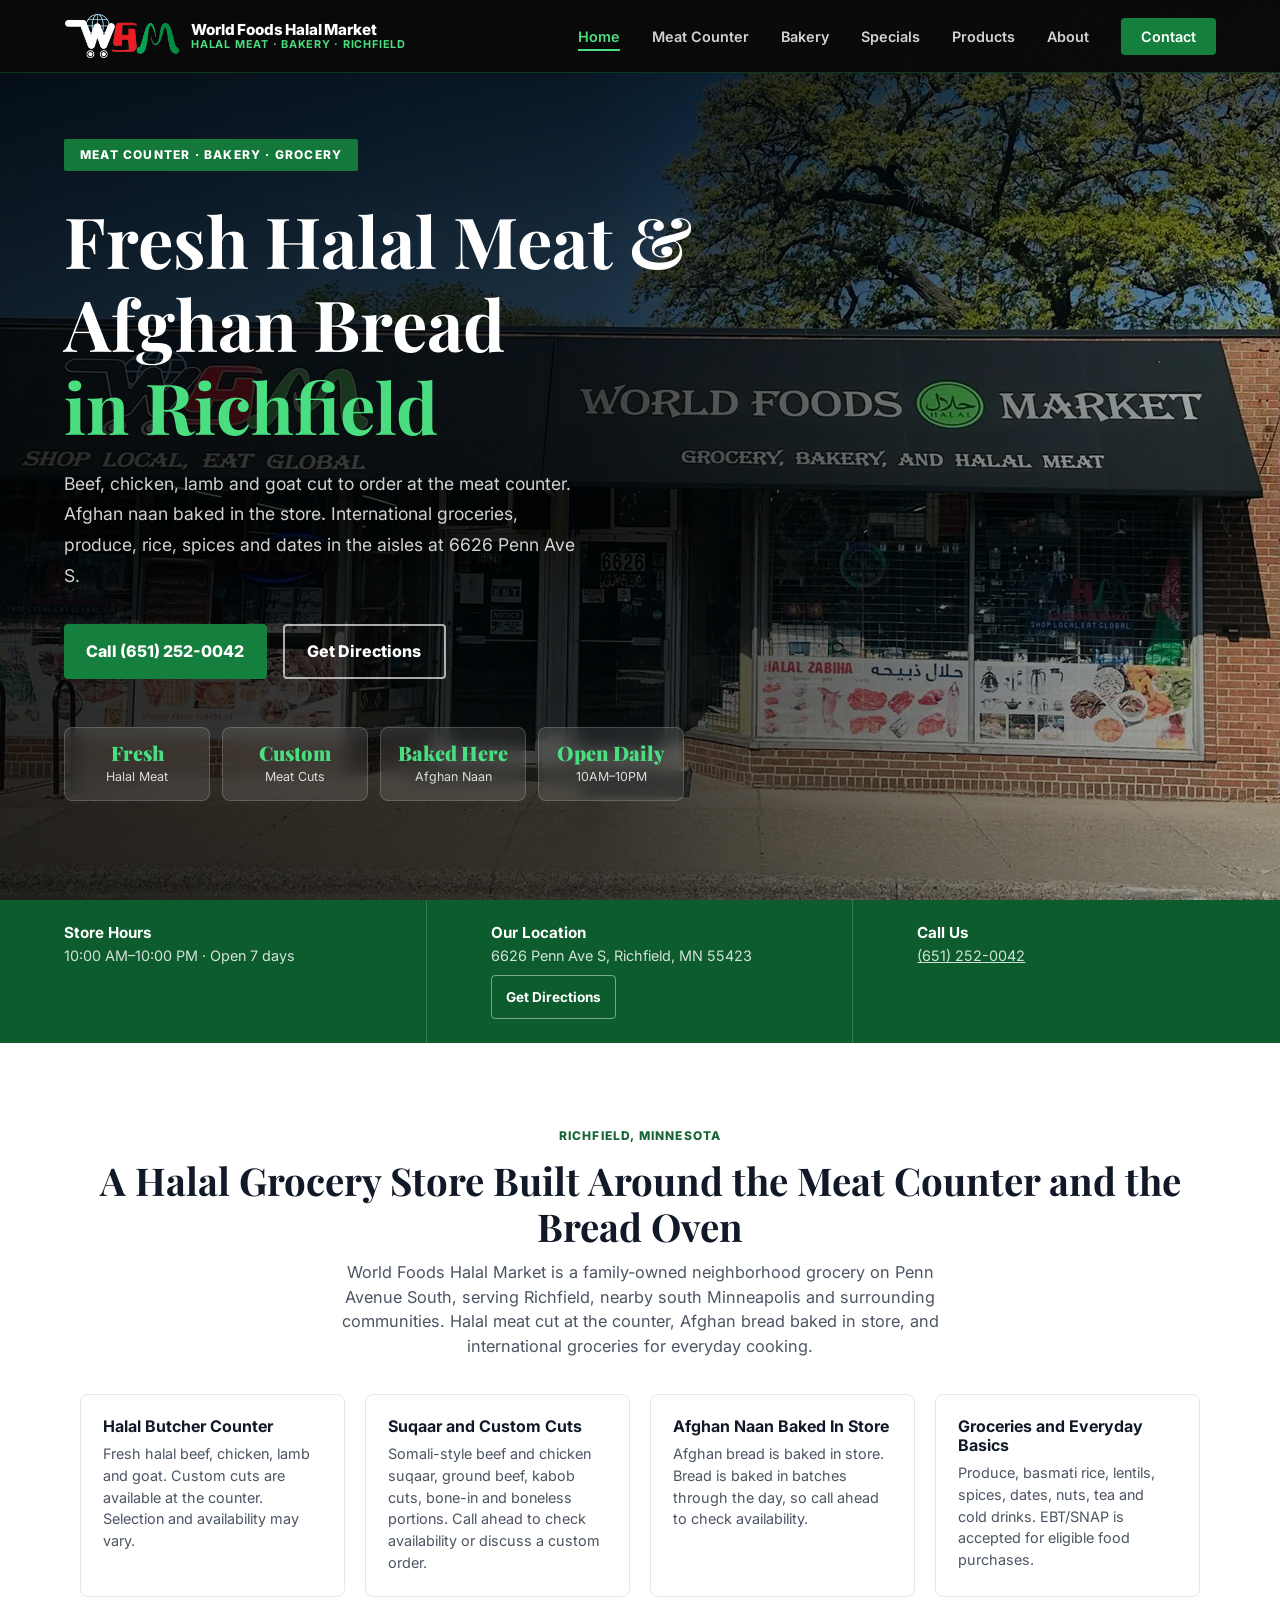
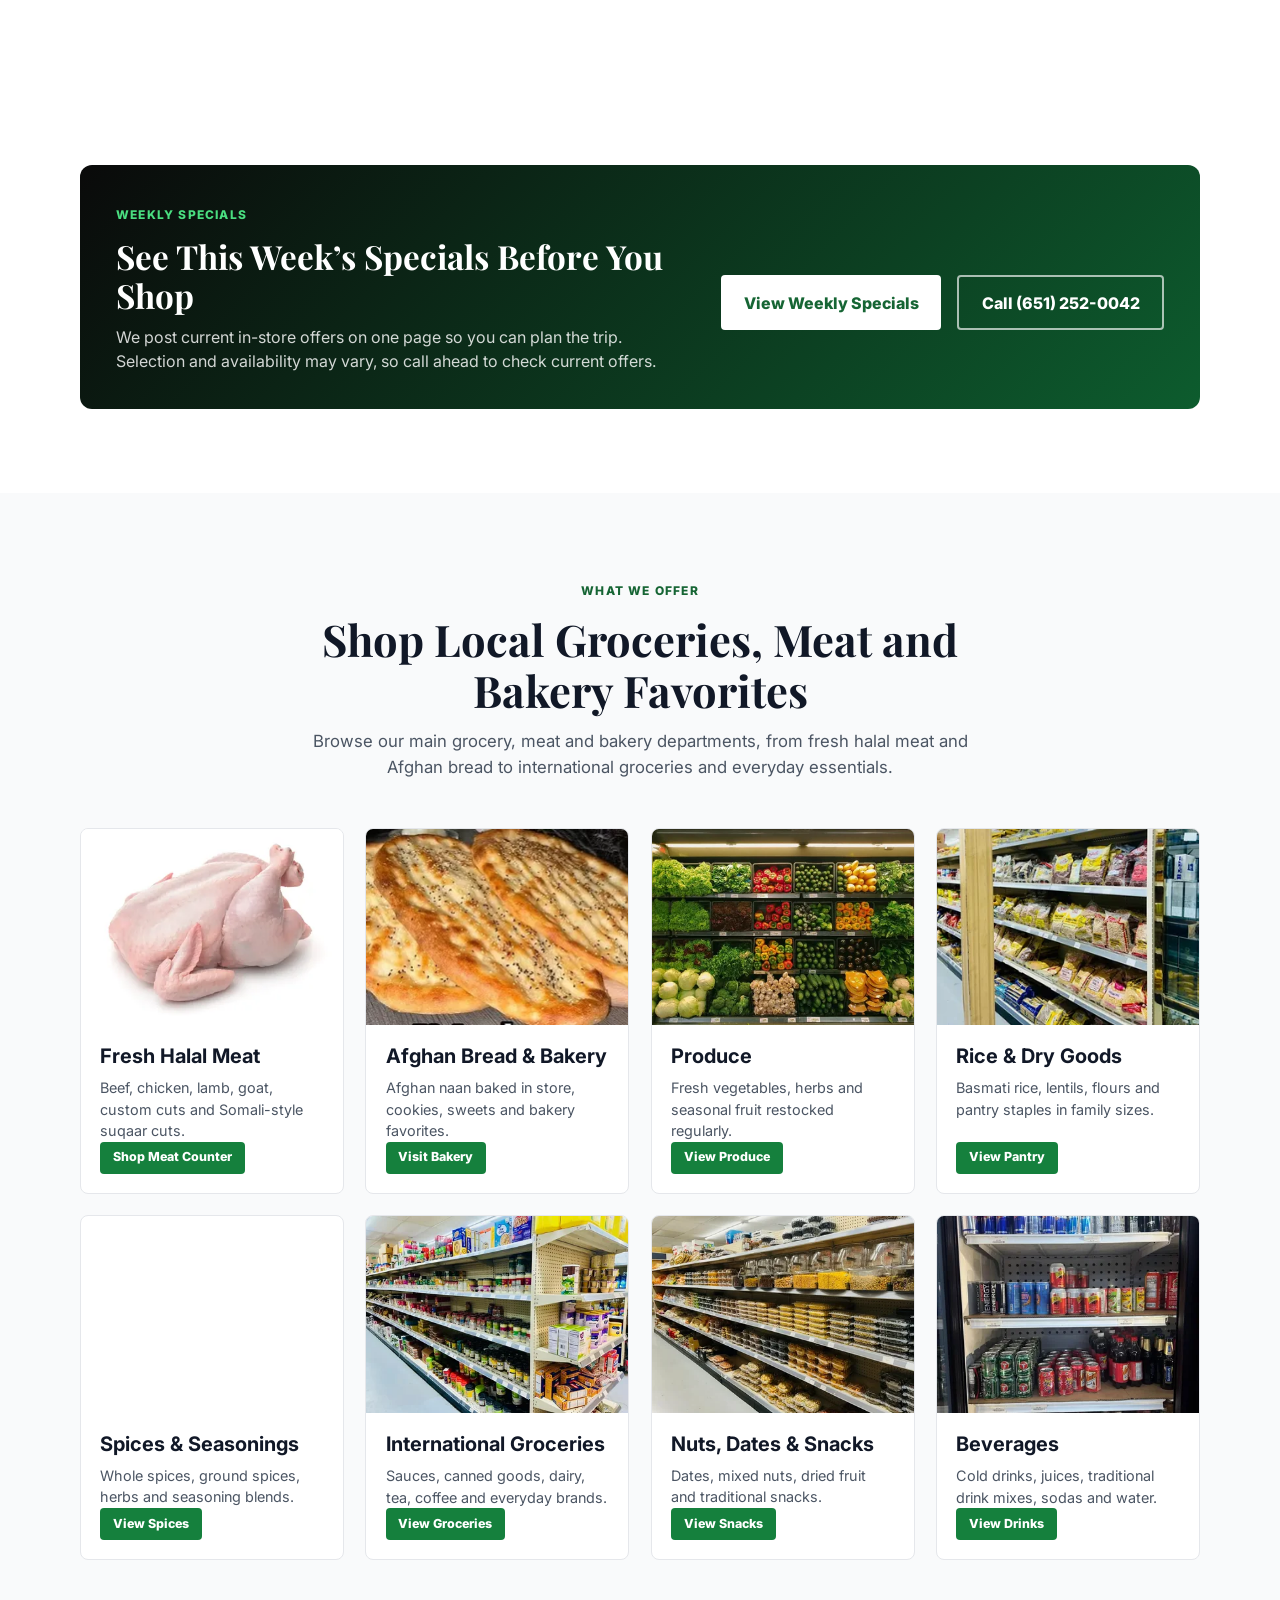
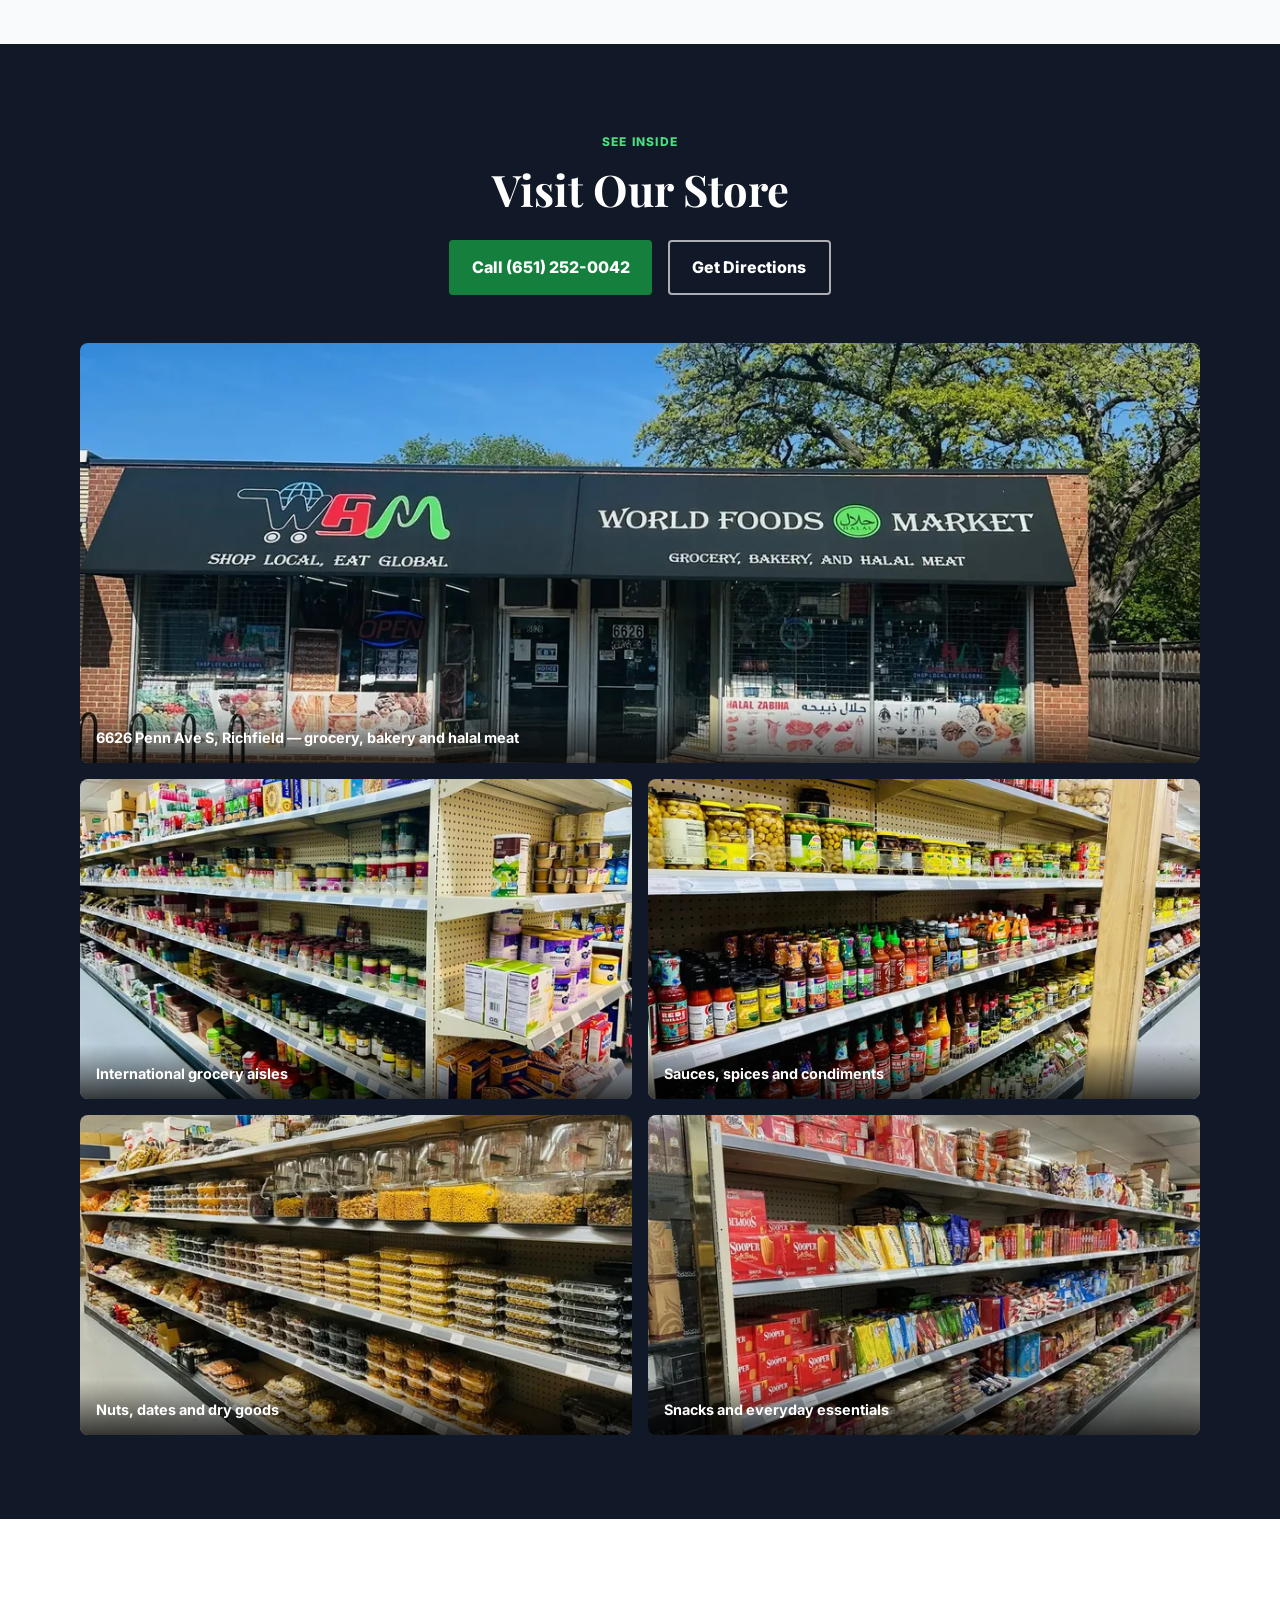
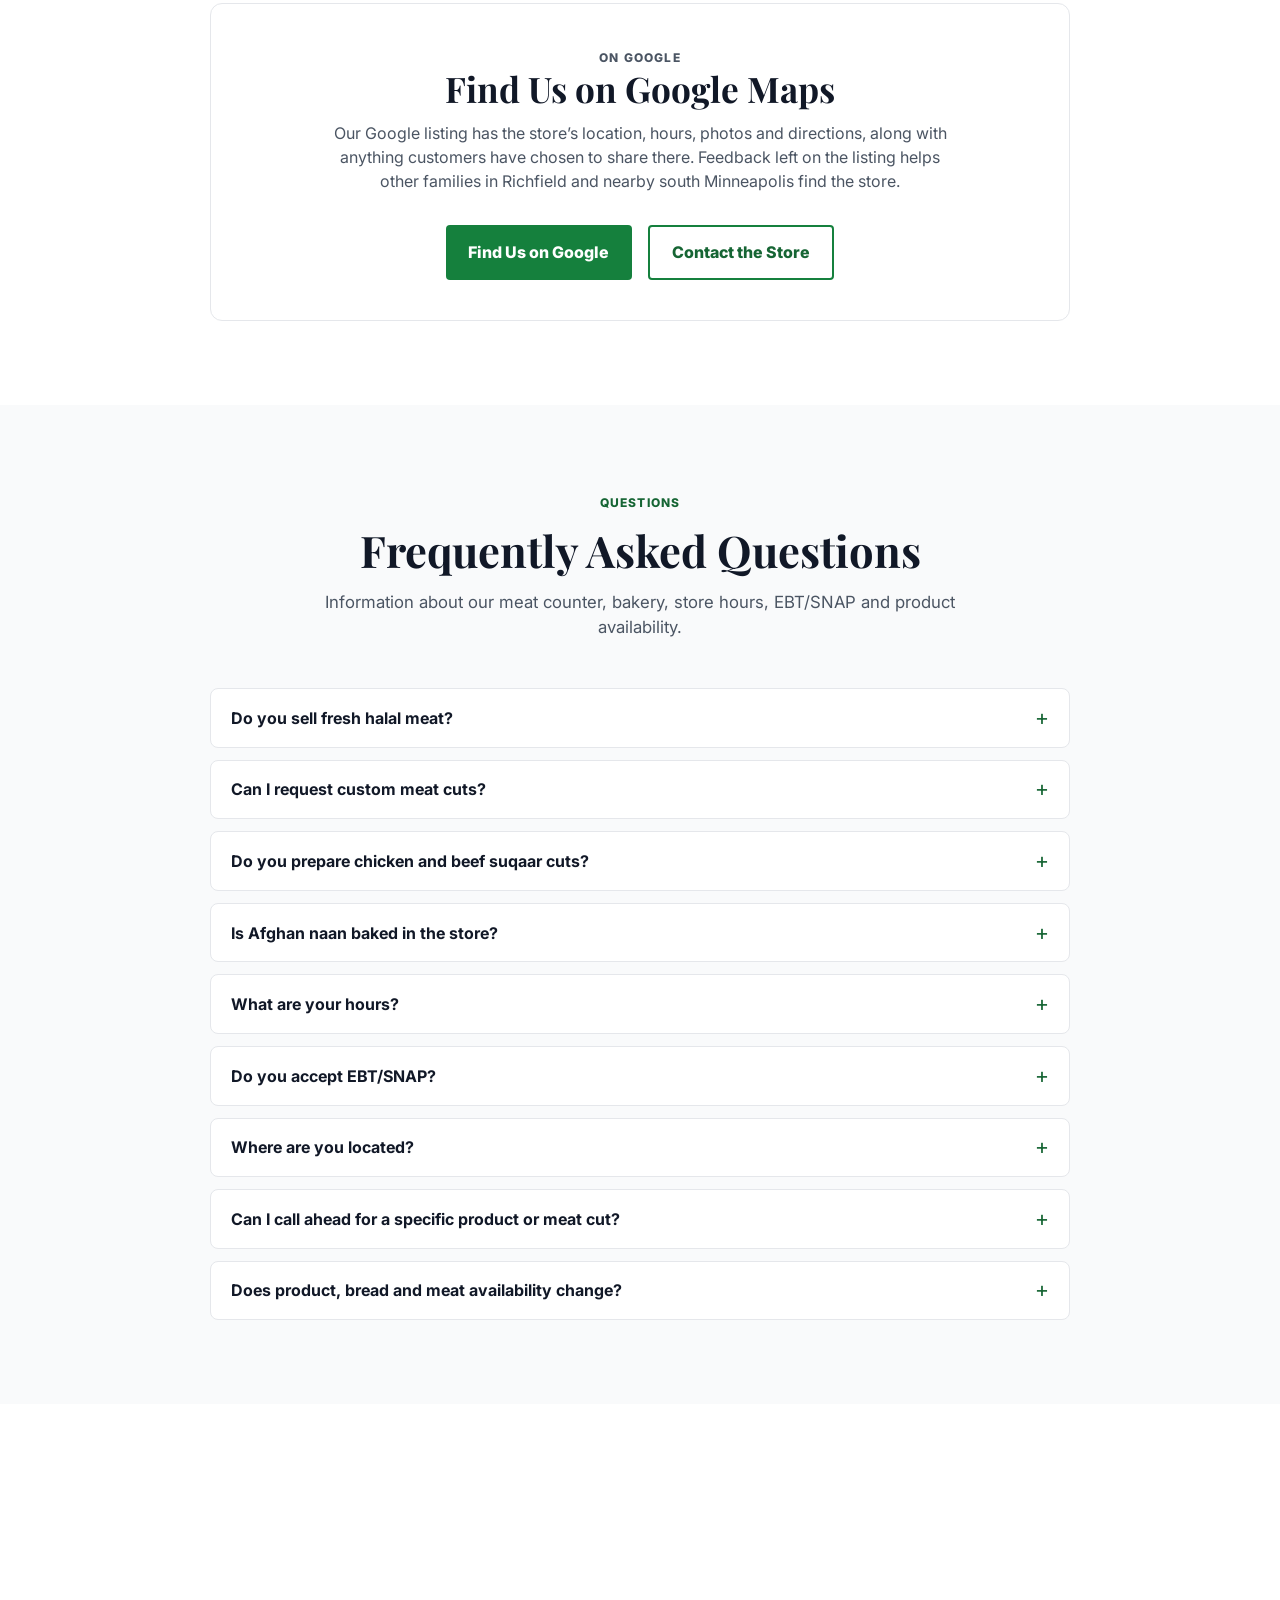
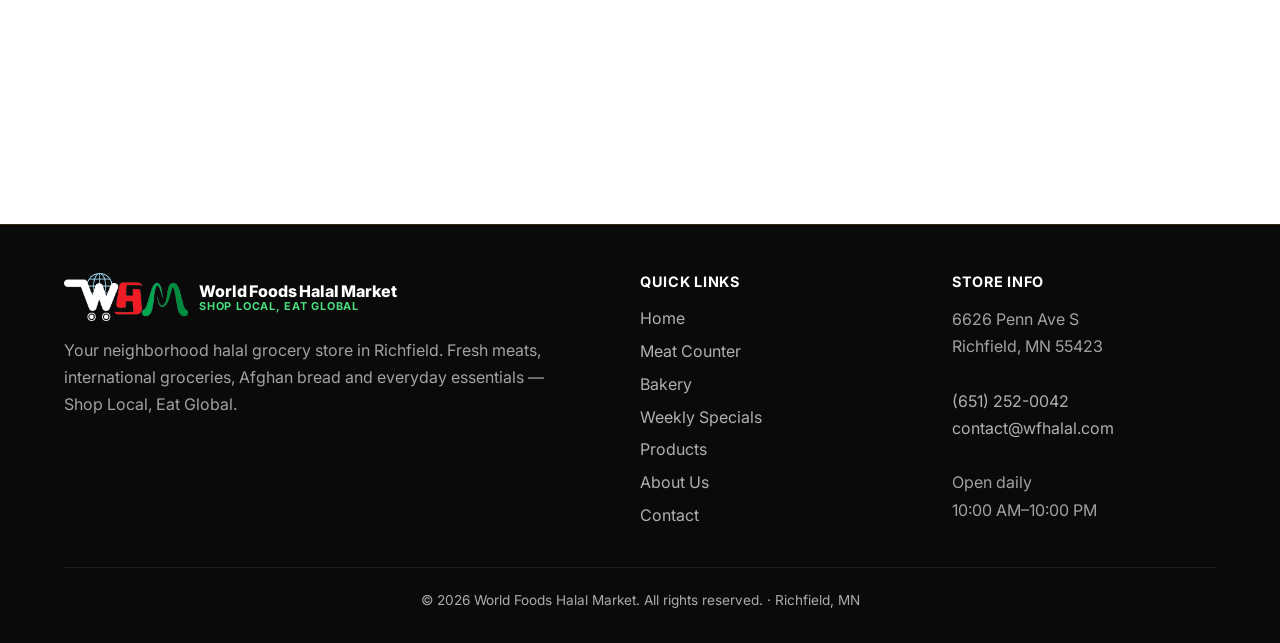
==== commit f73ab5e3: "Fix logo transparency and tighten header, hero and contact UI The header and footer logo rendered as" ====
--- a/index.html
+++ b/index.html
@@ -6,7 +6,9 @@
       <title>Halal Grocery & Meat Counter in Richfield, MN | World Foods Halal Market</title>
       <meta name="description" content="Halal grocery and meat counter in Richfield, MN. Halal beef, chicken, lamb and goat cut to order, Afghan naan baked in store, international groceries."/>
       <link rel="canonical" href="https://wfhalal.com/"/>
-      <link rel="icon" type="image/png" href="/assets/images/favicon.png"/>
+      <link rel="icon" type="image/png" sizes="32x32" href="/assets/images/favicon-32.png"/>
+      <link rel="apple-touch-icon" href="/assets/images/favicon-180.png"/>
+      <meta name="theme-color" content="#0a0a0a"/>
       <meta property="og:type" content="website"/>
       <meta property="og:title" content="Halal Grocery & Meat Counter in Richfield, MN | World Foods Halal Market"/>
       <meta property="og:description" content="Halal grocery and meat counter in Richfield, MN. Halal beef, chicken, lamb and goat cut to order, Afghan naan baked in store, international groceries."/>
@@ -60,7 +62,8 @@
       <header class="site-header">
         <nav class="site-nav" aria-label="Primary navigation">
           <a class="brand" href="/" aria-label="World Foods Halal Market home">
-            <picture><source srcset="/assets/images/logo_transparent.webp" type="image/webp" sizes="160px"/><img src="/assets/images/logo_transparent.png" alt="World Foods Halal Market" width="1646" height="640" decoding="async" class="brand-logo"/></picture>
+            <picture><source srcset="/assets/images/logo-mark-light.webp" type="image/webp"/><img src="/assets/images/logo-mark-light.png" alt="" width="420" height="162" decoding="async" class="brand-logo"/></picture>
+            <span class="brand-text"><span class="brand-name">World Foods Halal Market</span><span class="brand-sub">Halal Meat · Bakery · Richfield</span></span>
           </a>
           <button class="nav-toggle" type="button" aria-label="Open menu" aria-controls="primary-menu" aria-expanded="false">
             <span></span><span></span><span></span>
@@ -305,7 +308,8 @@
         <div class="footer-grid">
           <div>
             <a class="footer-logo" href="/" aria-label="World Foods Halal Market home">
-              <picture><source srcset="/assets/images/logo_transparent.webp" type="image/webp" sizes="160px"/><img src="/assets/images/logo_transparent.png" alt="World Foods Halal Market" width="1646" height="640" decoding="async" class="footer-logo-img" loading="lazy"/></picture>
+              <picture><source srcset="/assets/images/logo-mark-light.webp" type="image/webp"/><img src="/assets/images/logo-mark-light.png" alt="" width="420" height="162" decoding="async" class="footer-logo-img" loading="lazy"/></picture>
+              <span class="brand-text"><span class="brand-name">World Foods Halal Market</span><span class="brand-sub">Shop Local, Eat Global</span></span>
             </a>
             <p class="footer-desc">Your neighborhood halal grocery store in Richfield. Fresh meats, international groceries, Afghan bread and everyday essentials — Shop Local, Eat Global.</p>
           </div>
--- a/assets/css/styles.css
+++ b/assets/css/styles.css
@@ -48,8 +48,12 @@
   right: 0;
   z-index: 100;
   background: rgba(10,10,10,0.97);
-  backdrop-filter: blur(12px);
   border-bottom: 1px solid rgba(21,128,61,0.4);
+  transition: box-shadow .25s ease, border-color .25s ease;
+}
+.site-header.is-scrolled {
+  border-bottom-color: rgba(21,128,61,.7);
+  box-shadow: 0 6px 24px rgba(0,0,0,.45);
 }
 .site-nav {
   height: 72px;
@@ -59,8 +63,25 @@
   justify-content: space-between;
   gap: 1.5rem;
 }
-.brand, .footer-logo { display: inline-flex; align-items: center; }
-.brand-logo { width: 146px; height: auto; max-height: 56px; object-fit: contain; }
+.brand, .footer-logo { display: inline-flex; align-items: center; gap: .7rem; text-decoration: none; }
+.brand-logo { width: 116px; height: auto; max-height: 44px; object-fit: contain; }
+.brand-text { display: flex; flex-direction: column; line-height: 1.15; }
+.brand-name {
+  color: var(--white);
+  font-size: .95rem;
+  font-weight: 800;
+  letter-spacing: -.01em;
+  white-space: nowrap;
+}
+.brand-sub {
+  color: var(--green-bright);
+  font-size: .68rem;
+  font-weight: 700;
+  letter-spacing: .07em;
+  text-transform: uppercase;
+  white-space: nowrap;
+}
+.brand:hover .brand-name { color: var(--green-bright); }
 .nav-links {
   list-style: none;
   display: flex;
@@ -133,7 +154,9 @@
   content: "";
   position: absolute;
   inset: 0;
-  background: linear-gradient(to right, rgba(0,0,0,.68) 42%, rgba(0,0,0,.18));
+  background:
+    linear-gradient(to right, rgba(0,0,0,.82) 0%, rgba(0,0,0,.72) 46%, rgba(0,0,0,.25) 100%),
+    linear-gradient(to bottom, rgba(0,0,0,.5) 0%, rgba(0,0,0,0) 34%);
 }
 .hero-img {
   width: 100%;
@@ -210,27 +233,28 @@
 .btn-ghost { border: 2px solid rgba(255,255,255,.65); color: var(--white); }
 .btn-ghost:hover { background: rgba(255,255,255,.1); border-color: var(--white); }
 .hero-facts {
-  display: flex;
-  gap: 1rem;
-  flex-wrap: wrap;
-  margin-top: 4rem;
+  display: grid;
+  grid-template-columns: repeat(4, minmax(0, 1fr));
+  gap: .75rem;
+  margin-top: 3rem;
+  max-width: 620px;
 }
 .hero-facts div {
-  min-width: 140px;
   background: rgba(255,255,255,.1);
   border: 1px solid rgba(255,255,255,.18);
   border-radius: 8px;
-  padding: 1rem 1.3rem;
+  padding: .85rem .6rem;
   text-align: center;
   backdrop-filter: blur(8px);
 }
 .hero-facts dt {
   font-family: "Playfair Display", Georgia, serif;
-  font-size: 1.55rem;
+  font-size: 1.25rem;
   color: var(--green-bright);
   font-weight: 900;
-}
-.hero-facts dd { color: rgba(255,255,255,.8); font-size: .82rem; }
+  line-height: 1.2;
+}
+.hero-facts dd { color: rgba(255,255,255,.82); font-size: .78rem; margin-top: .15rem; }
 .info-strip {
   background: var(--green);
   color: var(--white);
@@ -480,8 +504,10 @@
 .contact-grid { align-items: start; margin-bottom: 0; }
 .contact-items {
   display: grid;
+  grid-template-columns: repeat(2, minmax(0, 1fr));
   gap: 1rem;
 }
+.contact-panel { position: sticky; top: 96px; }
 .contact-items article, .contact-panel {
   background: rgba(255,255,255,.06);
   border: 1px solid rgba(255,255,255,.12);
@@ -509,7 +535,9 @@
   gap: 3rem;
   margin-bottom: 2.5rem;
 }
-.footer-logo-img { width: 150px; height: auto; margin-bottom: 1rem; }
+.footer-logo { margin-bottom: 1rem; }
+.footer-logo-img { width: 124px; height: auto; }
+.footer-logo .brand-name { font-size: 1rem; }
 .footer-desc { max-width: 520px; line-height: 1.7; }
 .footer-col h2 {
   color: var(--white);
@@ -529,16 +557,19 @@
   color: rgba(255,255,255,.66);
   font-size: .85rem;
 }
-@media (min-width: 901px) and (max-width: 1030px) {
+@media (min-width: 901px) and (max-width: 1180px) {
   .site-nav { gap: 1rem; }
   .nav-links { gap: 1.1rem; }
   .nav-link { font-size: .82rem; }
   .nav-cta { padding: .55rem .9rem; }
-  .brand-logo { width: 124px; }
+  .brand-logo { width: 104px; }
+  .site-header .brand-text { display: none; }
 }
 .nav-link { white-space: nowrap; }
 @media (max-width: 900px) {
   .nav-toggle { display: flex; }
+  .contact-items { grid-template-columns: 1fr; }
+  .contact-panel { position: static; }
   .nav-links {
     position: fixed;
     left: 0;
@@ -572,15 +603,19 @@
 @media (max-width: 700px) {
   .department { grid-template-columns: 1fr; }
 }
+@media (max-width: 620px) {
+  .site-header .brand-sub { display: none; }
+  .site-header .brand-name { font-size: .82rem; white-space: normal; max-width: 9ch; }
+}
 @media (max-width: 480px) {
   .site-nav { padding: 0 1rem; }
-  .brand-logo { width: 132px; }
+  .brand-logo { width: 96px; max-height: 38px; }
+  .site-header .brand-text { display: none; }
+  .hero-facts { grid-template-columns: repeat(2, minmax(0, 1fr)); }
   .hero, .section, .page-hero { padding-left: 1rem; padding-right: 1rem; }
   .hero h1 { font-size: 2.45rem; }
   .hero-actions, .cta-row { flex-direction: column; }
   .btn { width: 100%; }
-  .hero-facts { display: grid; grid-template-columns: 1fr; }
-  .hero-facts div { min-width: 0; }
   .products-grid { grid-template-columns: 1fr; }
   .cat-grid { grid-template-columns: repeat(2, minmax(0, 1fr)); gap: .75rem; }
   .cat-image img { aspect-ratio: 3 / 2; }
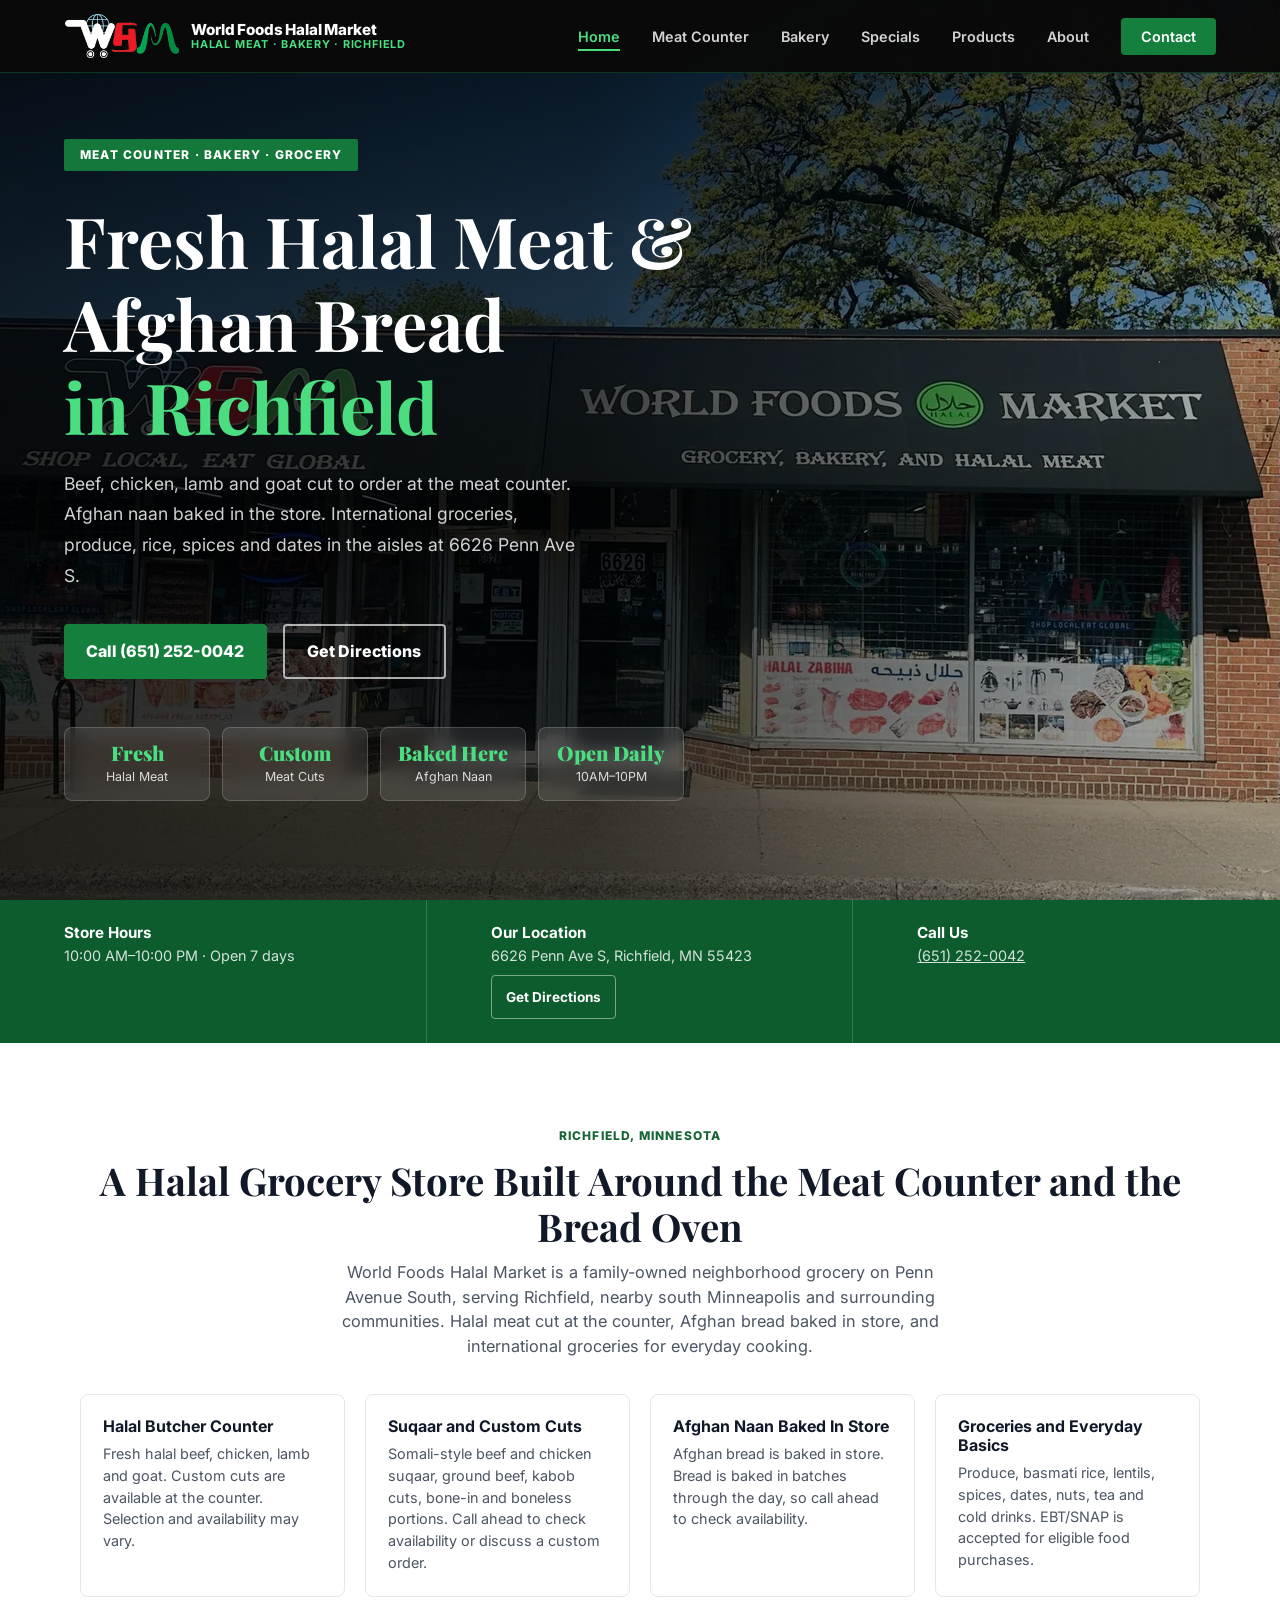
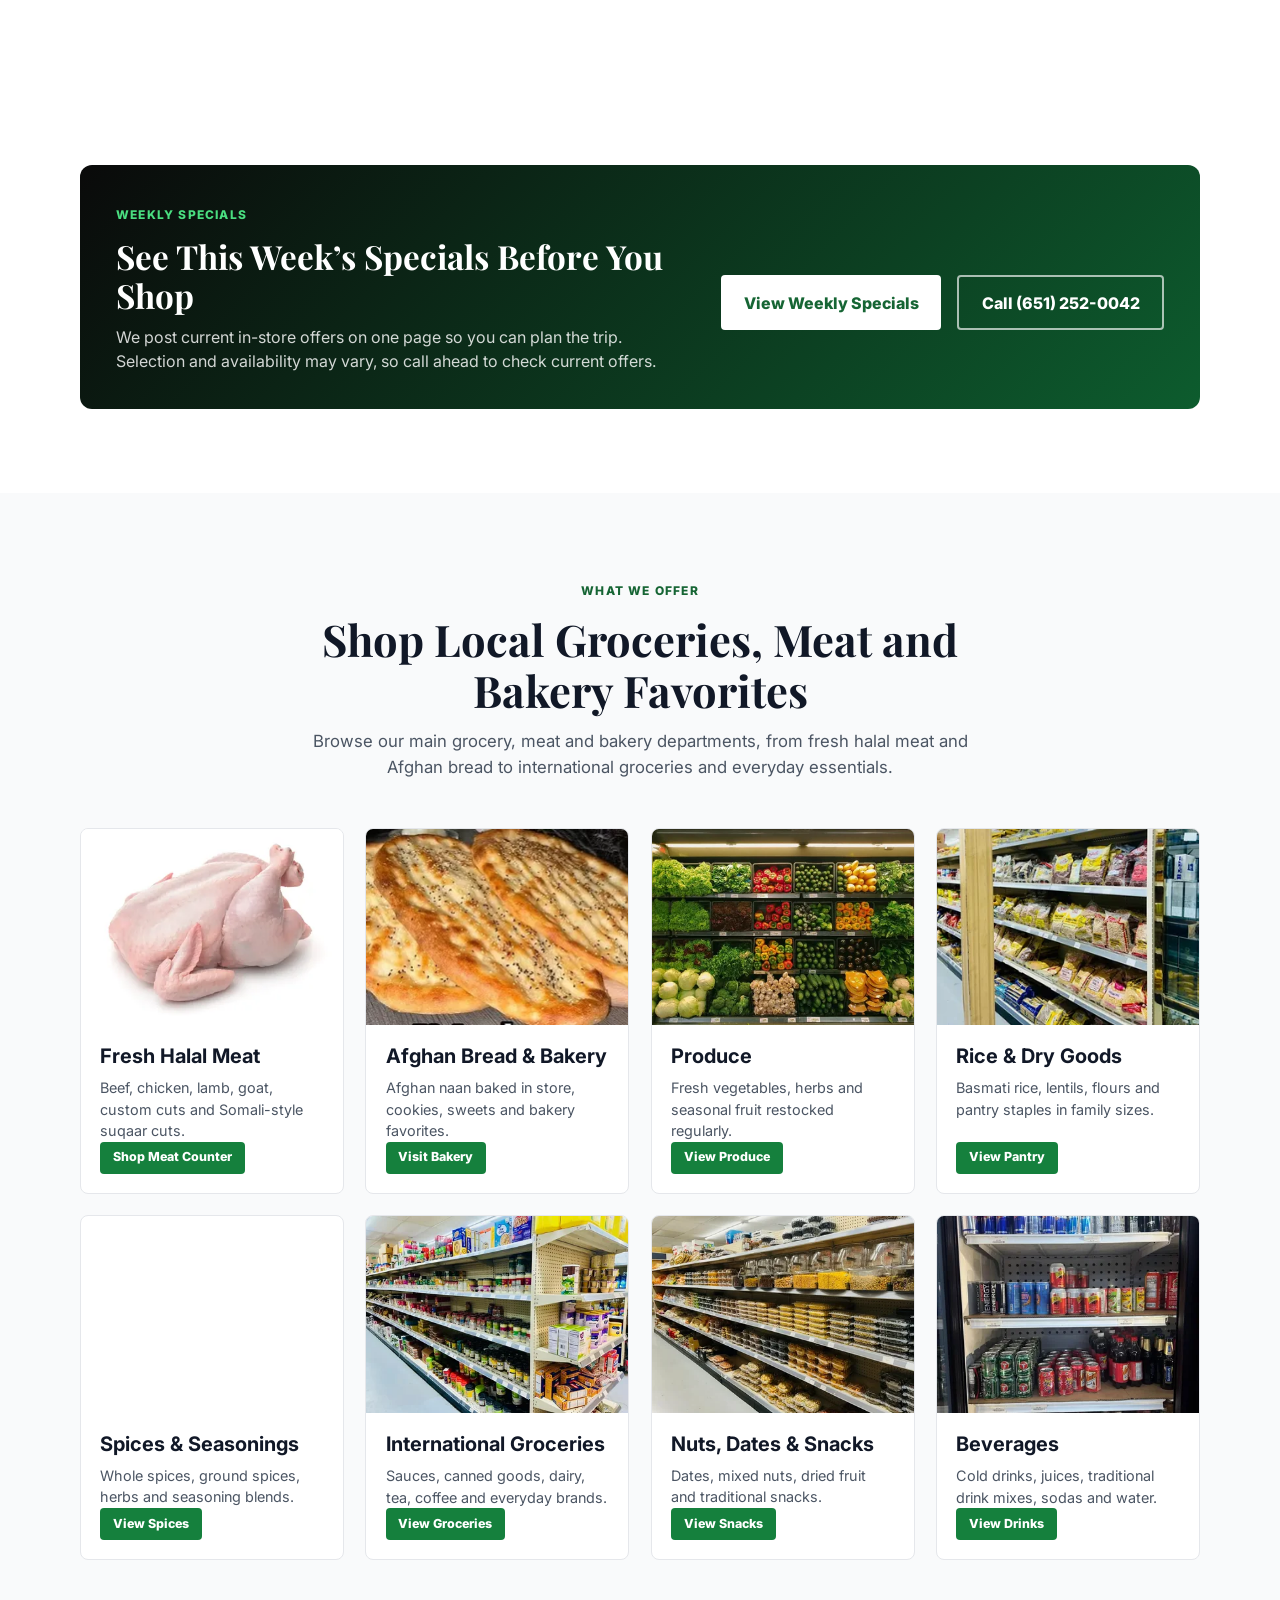
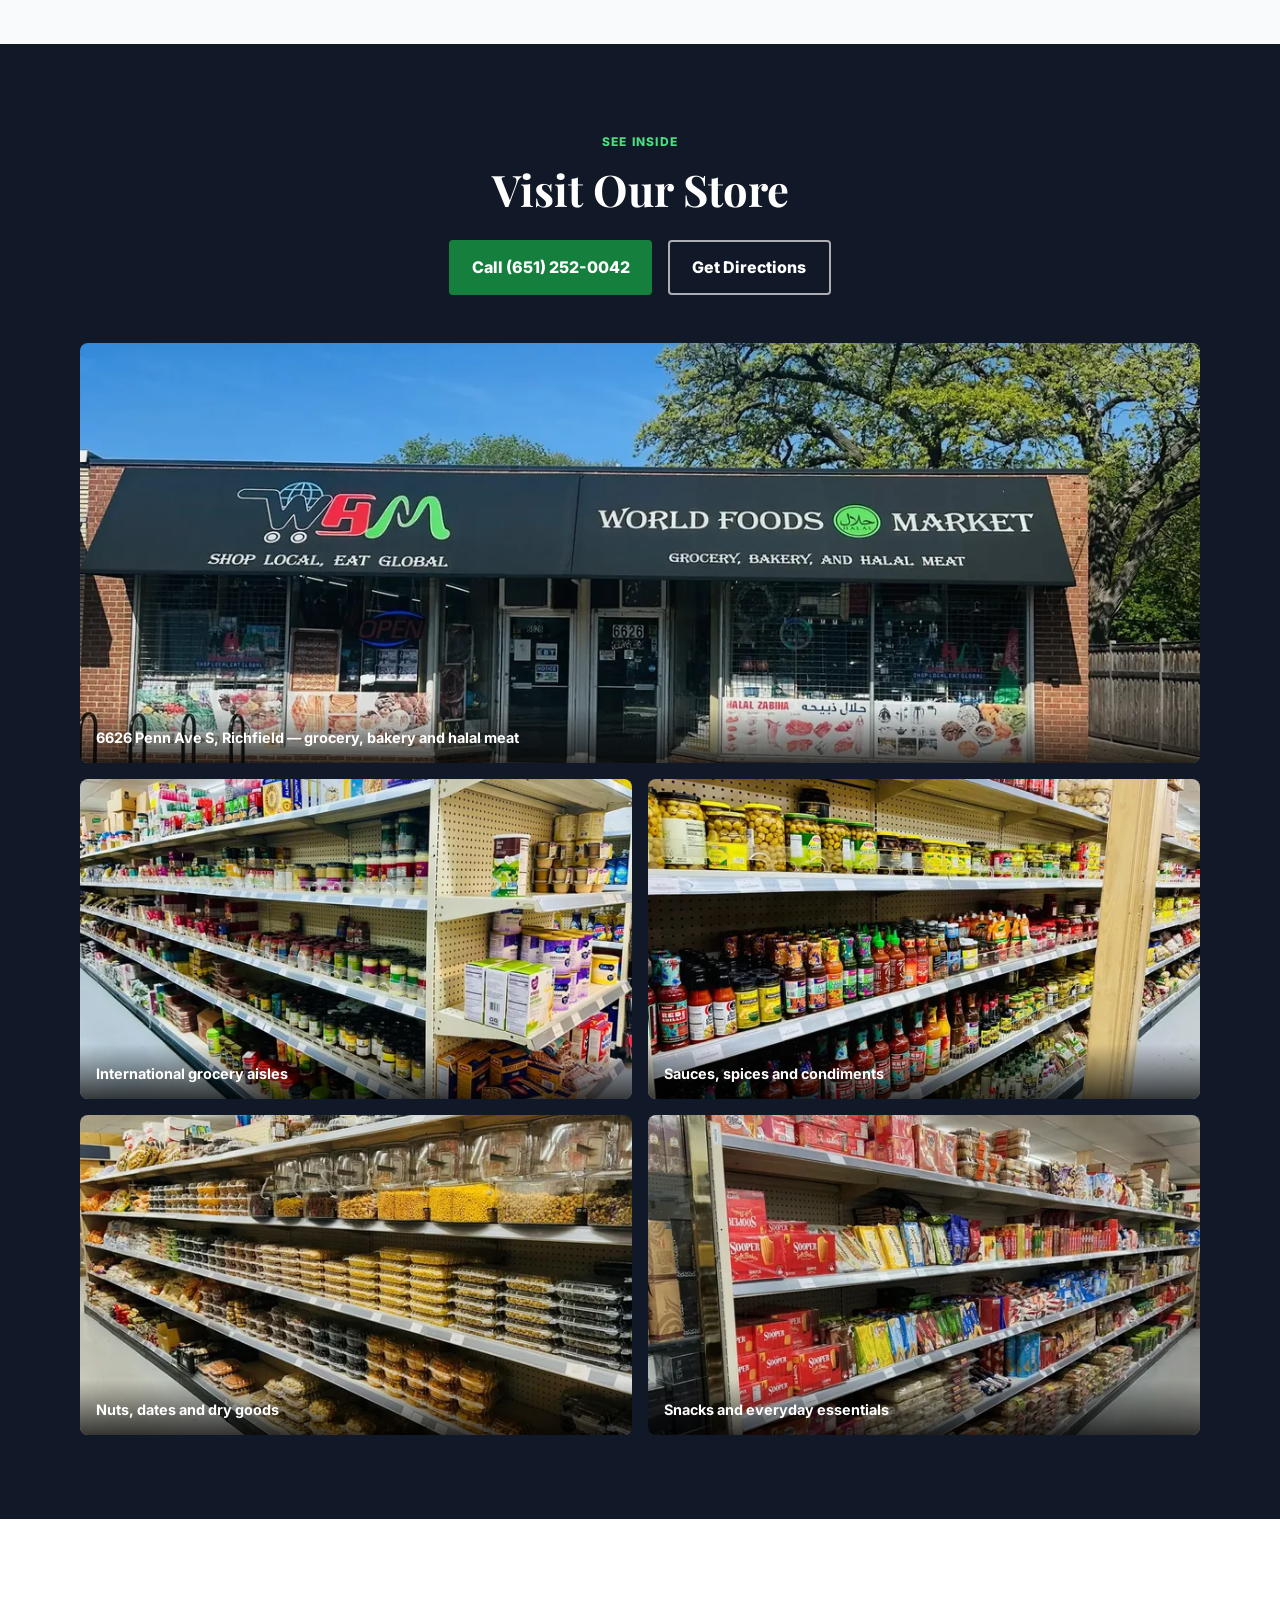
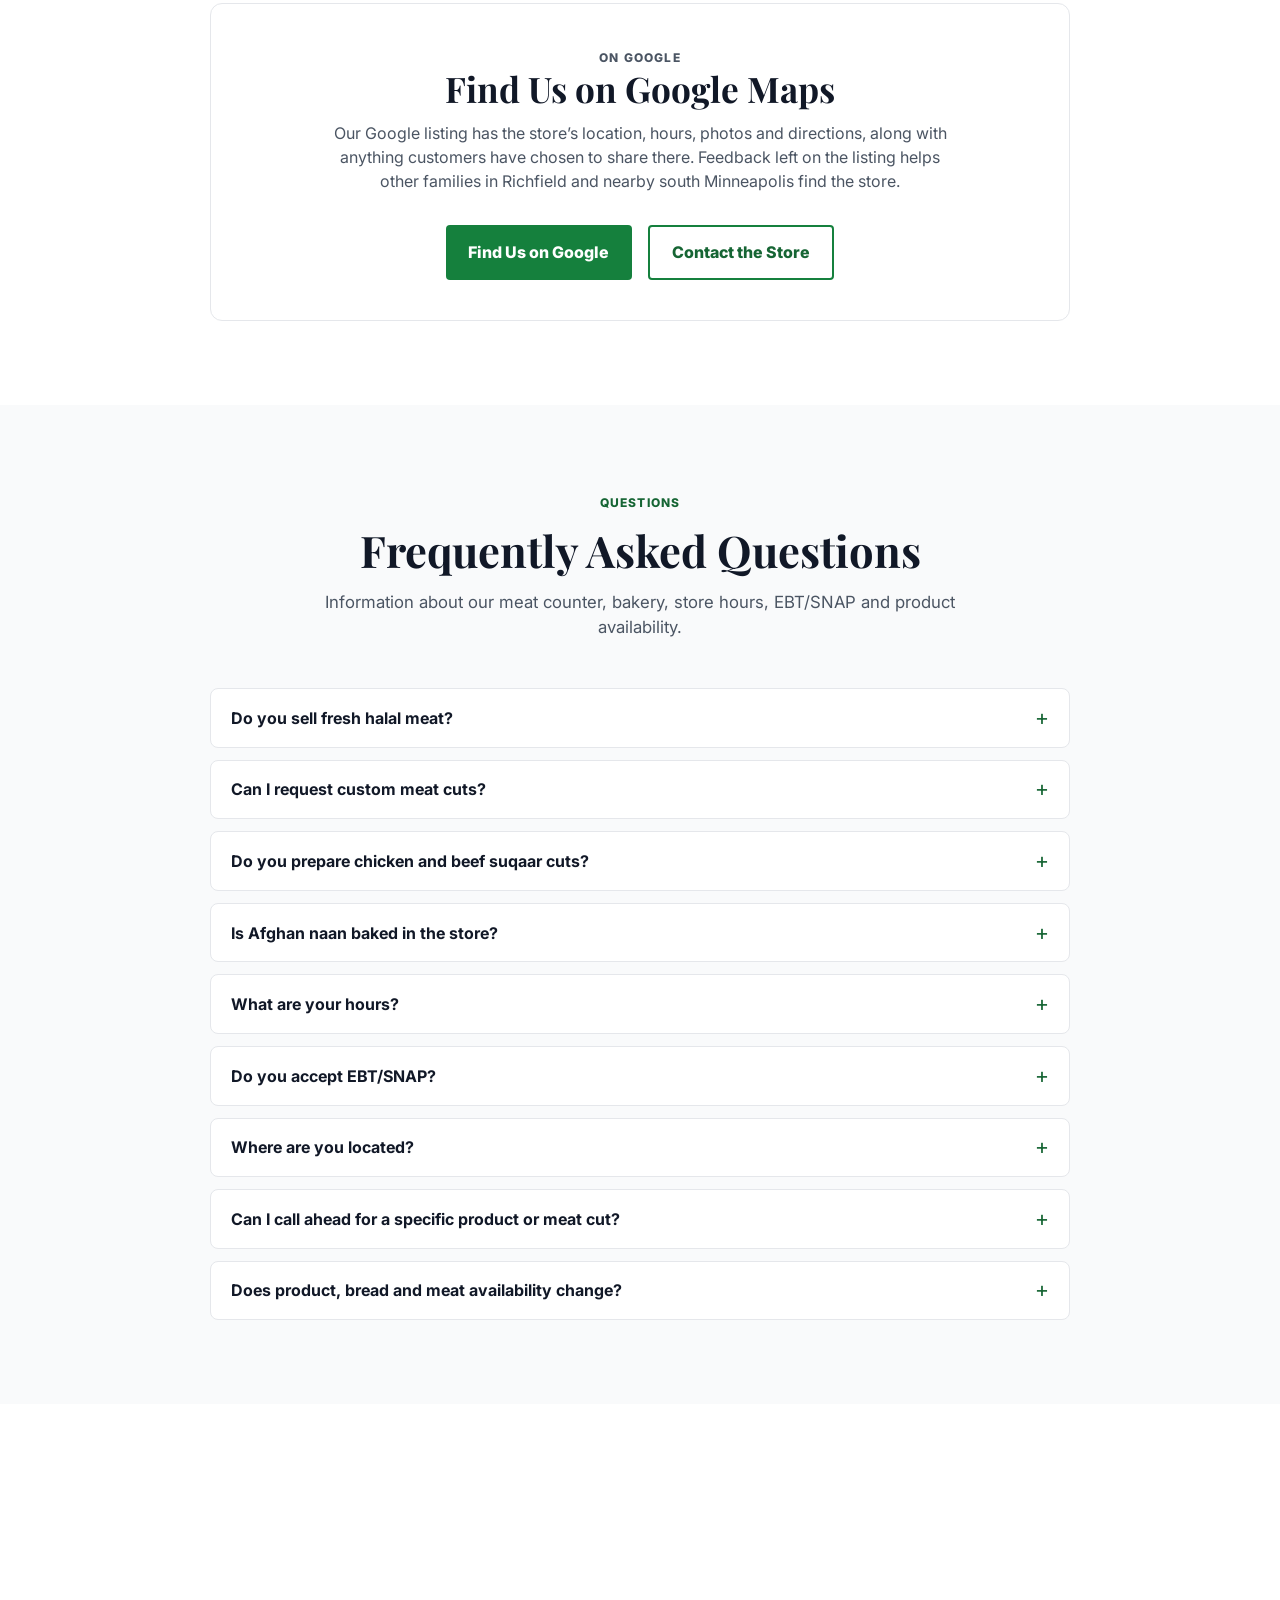
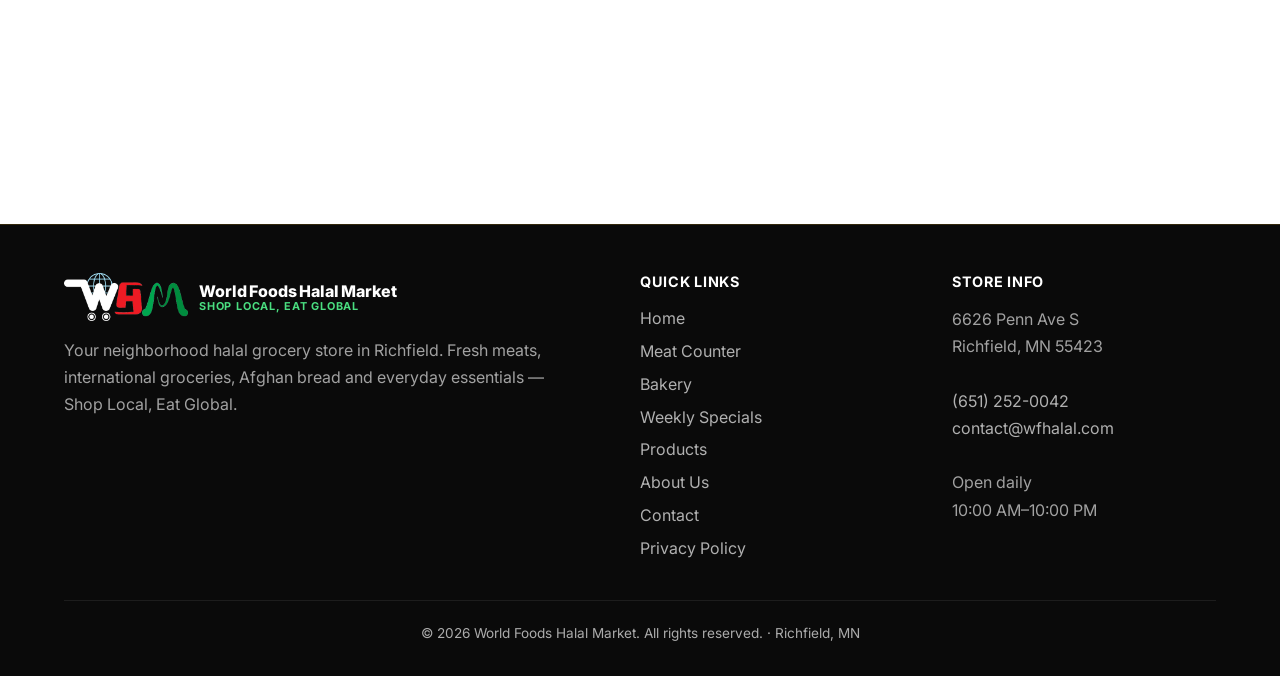
==== commit 2508a724: "Link privacy policy in footer Quick Links" ====
--- a/index.html
+++ b/index.html
@@ -323,6 +323,7 @@
               <li><a href="/products/">Products</a></li>
               <li><a href="/about/">About Us</a></li>
               <li><a href="/contact/">Contact</a></li>
+              <li><a href="/privacy-policy/">Privacy Policy</a></li>
             </ul>
           </div>
           <div class="footer-col">
--- a/assets/css/styles.css
+++ b/assets/css/styles.css
@@ -408,6 +408,13 @@
 }
 .notice h2 { font-size: 1.2rem; margin-bottom: .5rem; }
 .notice p:not(.eyebrow) { color: #78350f; }
+.policy-wrap { max-width: 780px; margin: 0 auto; }
+.policy-wrap h2 { font-size: 1.45rem; margin: 2.25rem 0 .6rem; }
+.policy-wrap h2:first-of-type { margin-top: 1.75rem; }
+.policy-wrap p { color: var(--gray); line-height: 1.75; margin-bottom: 1rem; }
+.policy-wrap ul { color: var(--gray); line-height: 1.75; margin: 0 0 1rem 1.25rem; }
+.policy-wrap li { margin-bottom: .5rem; }
+.policy-wrap a { color: var(--green2); }
 .cta-band {
   max-width: 1120px;
   margin: 3rem auto 0;
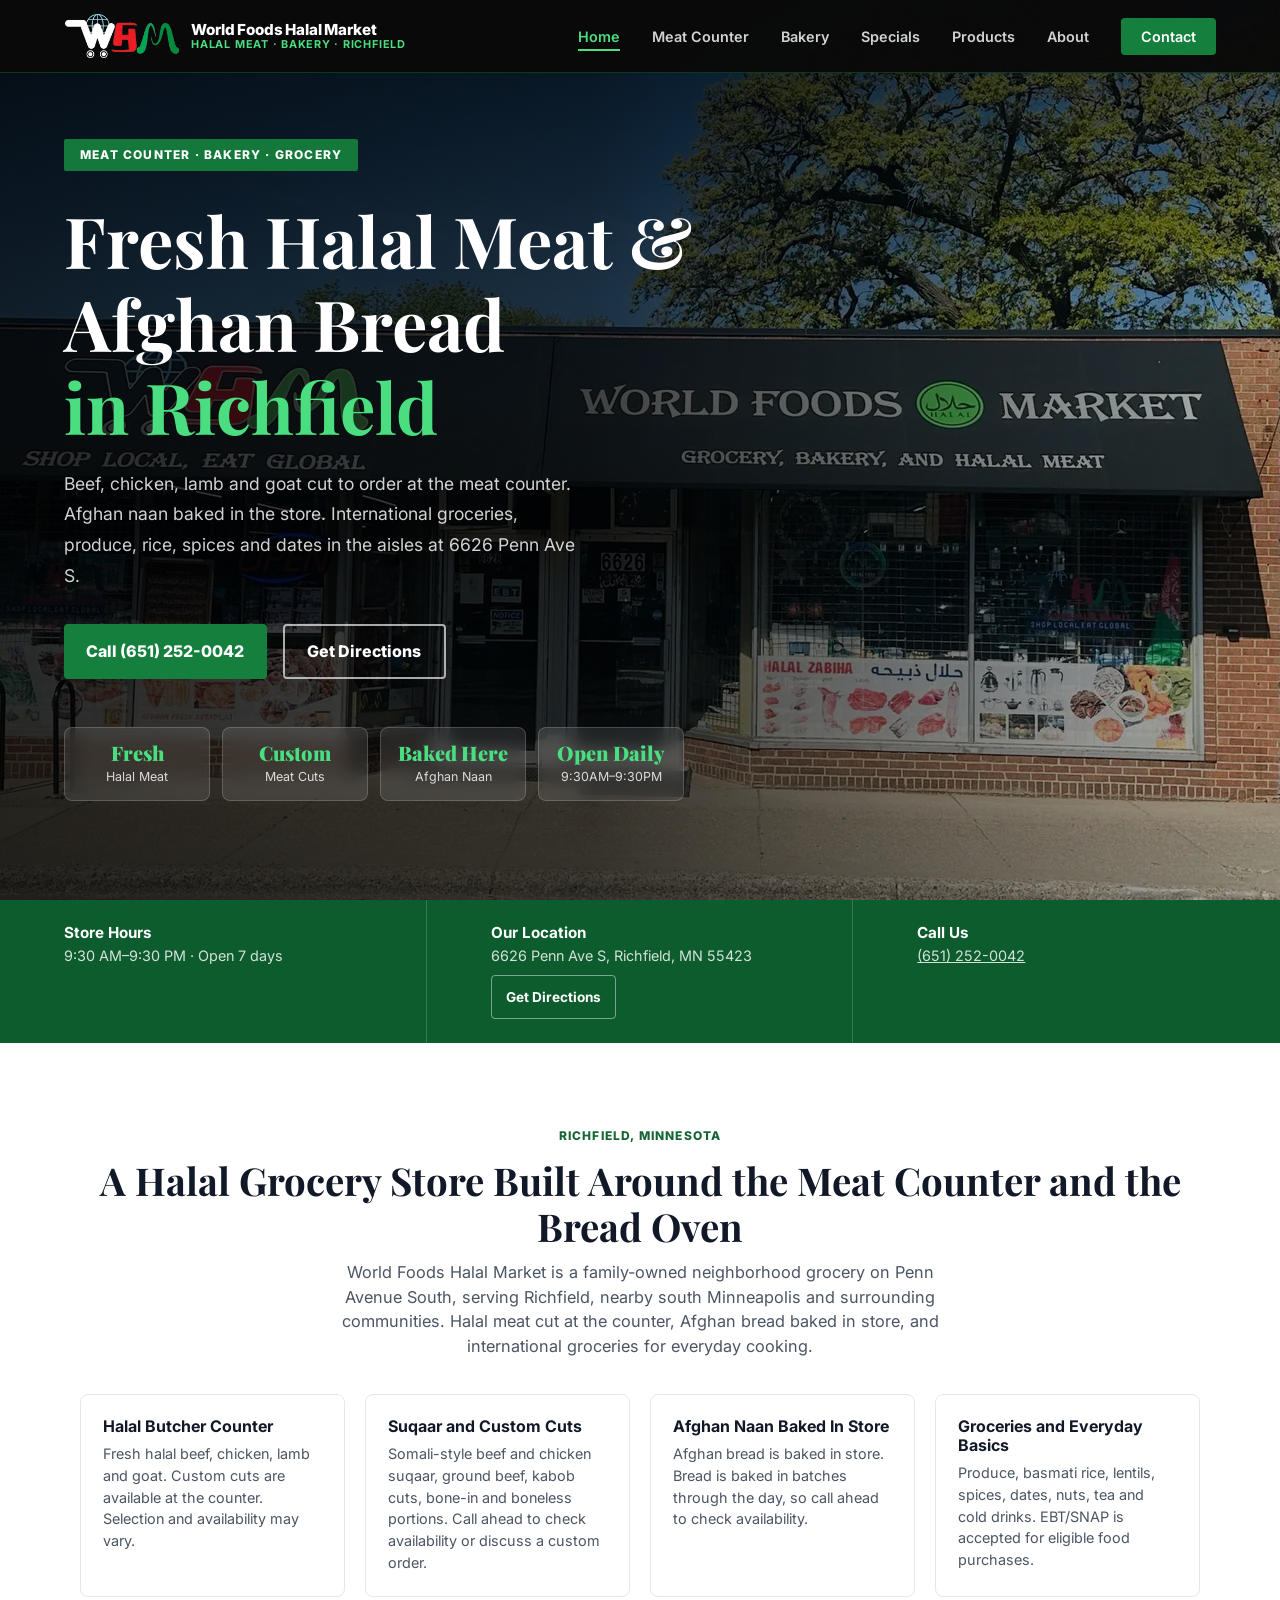
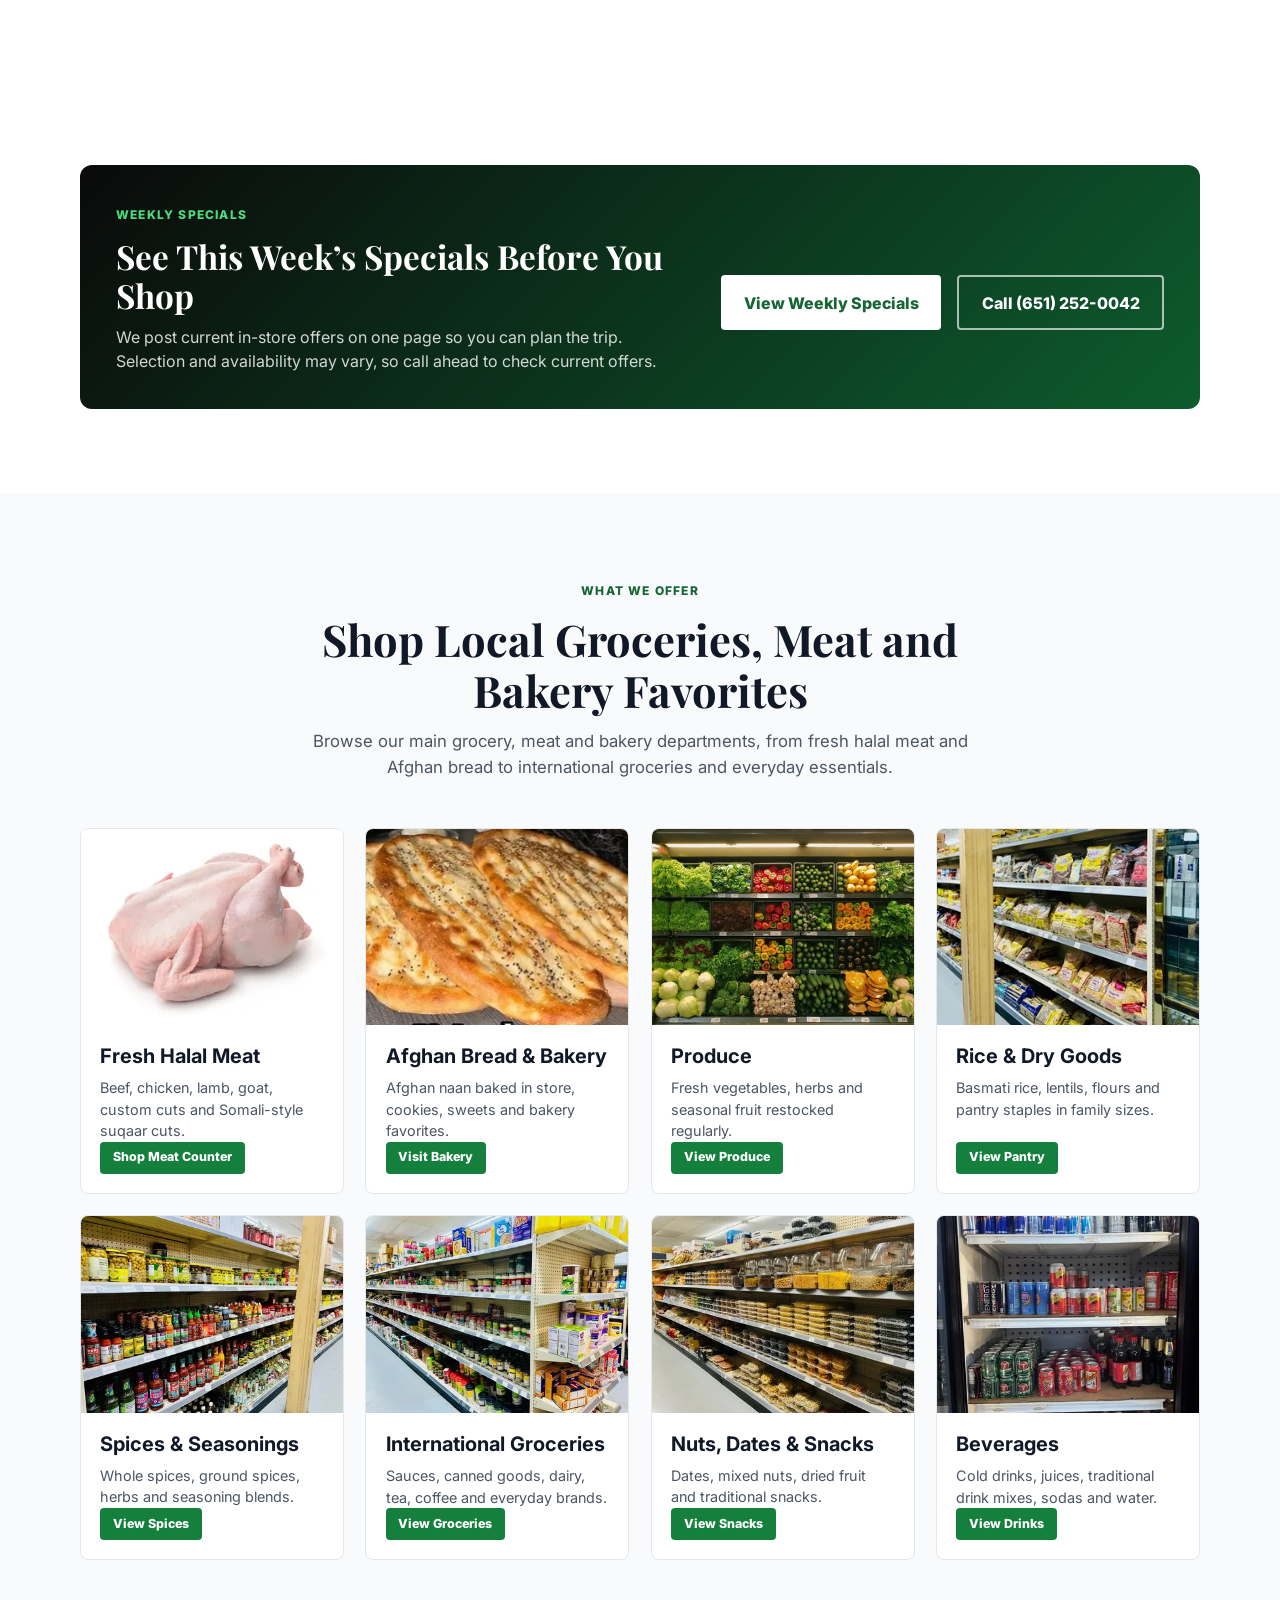
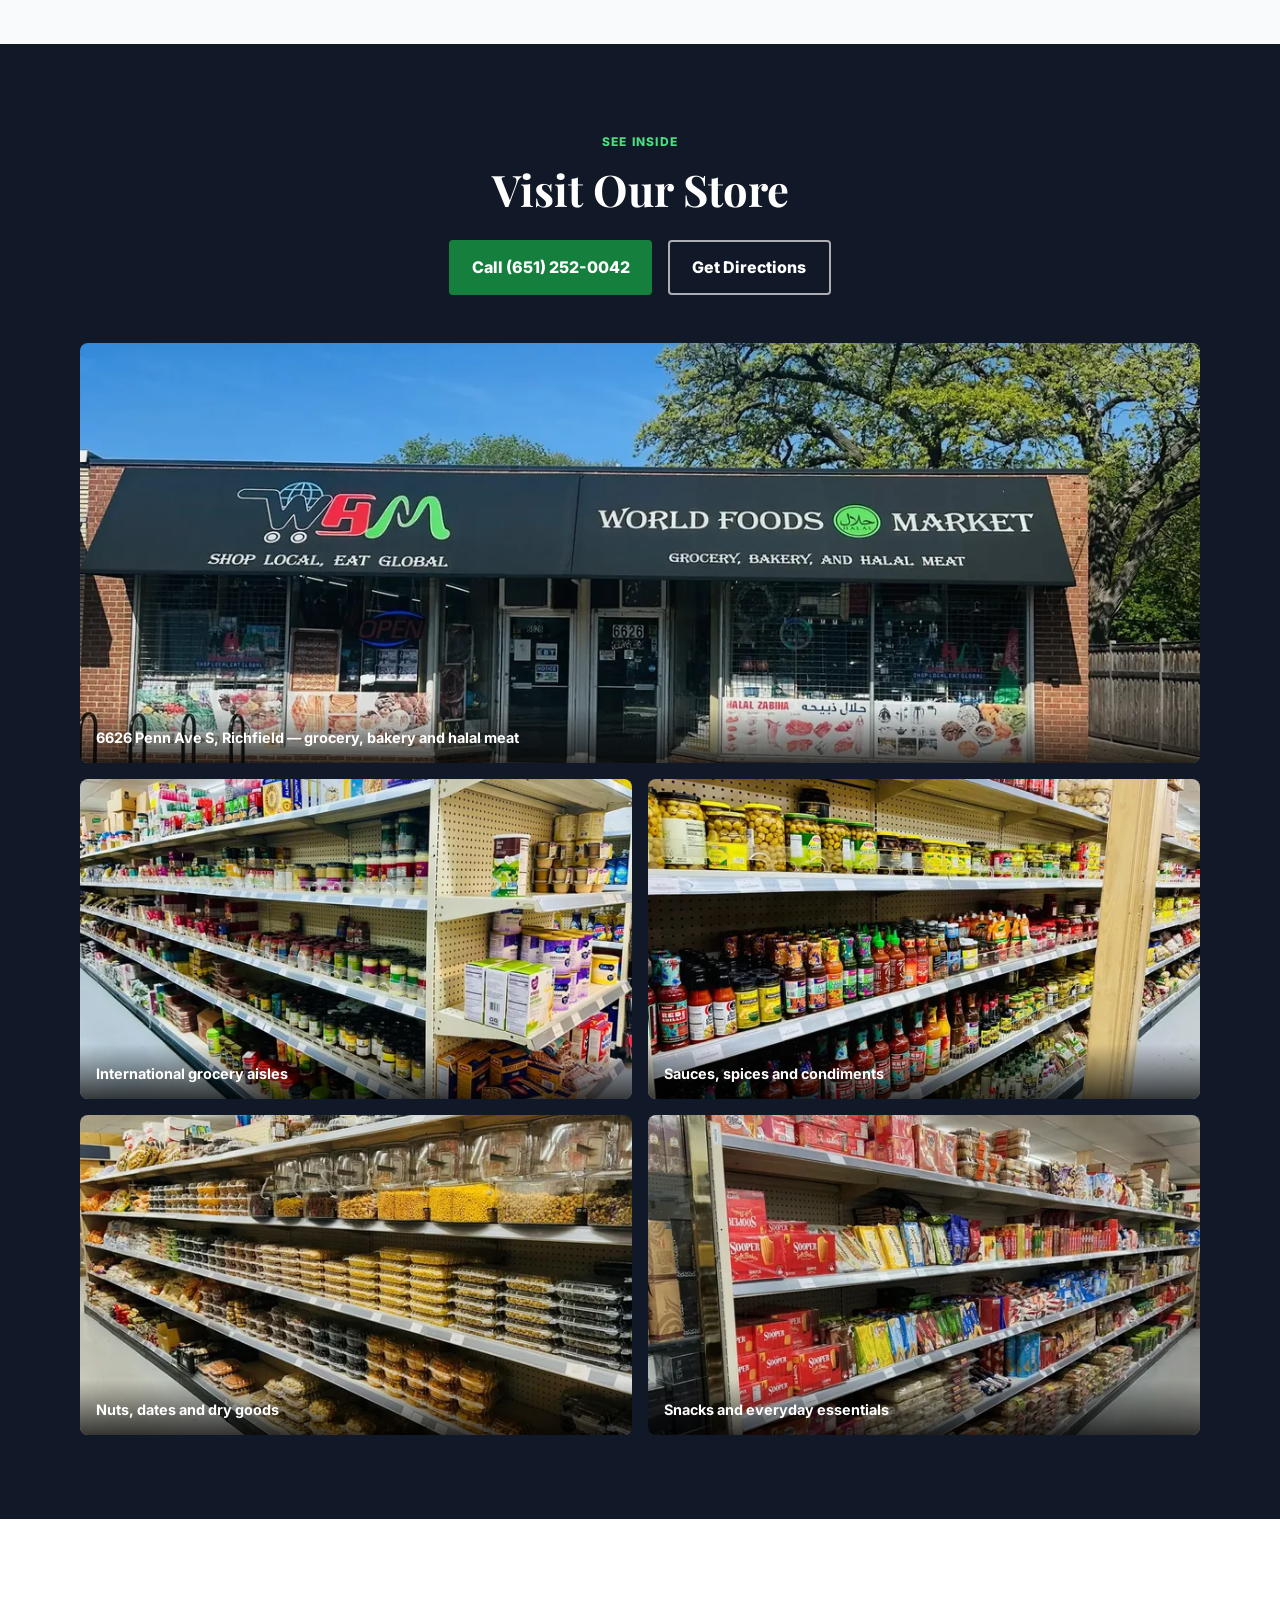
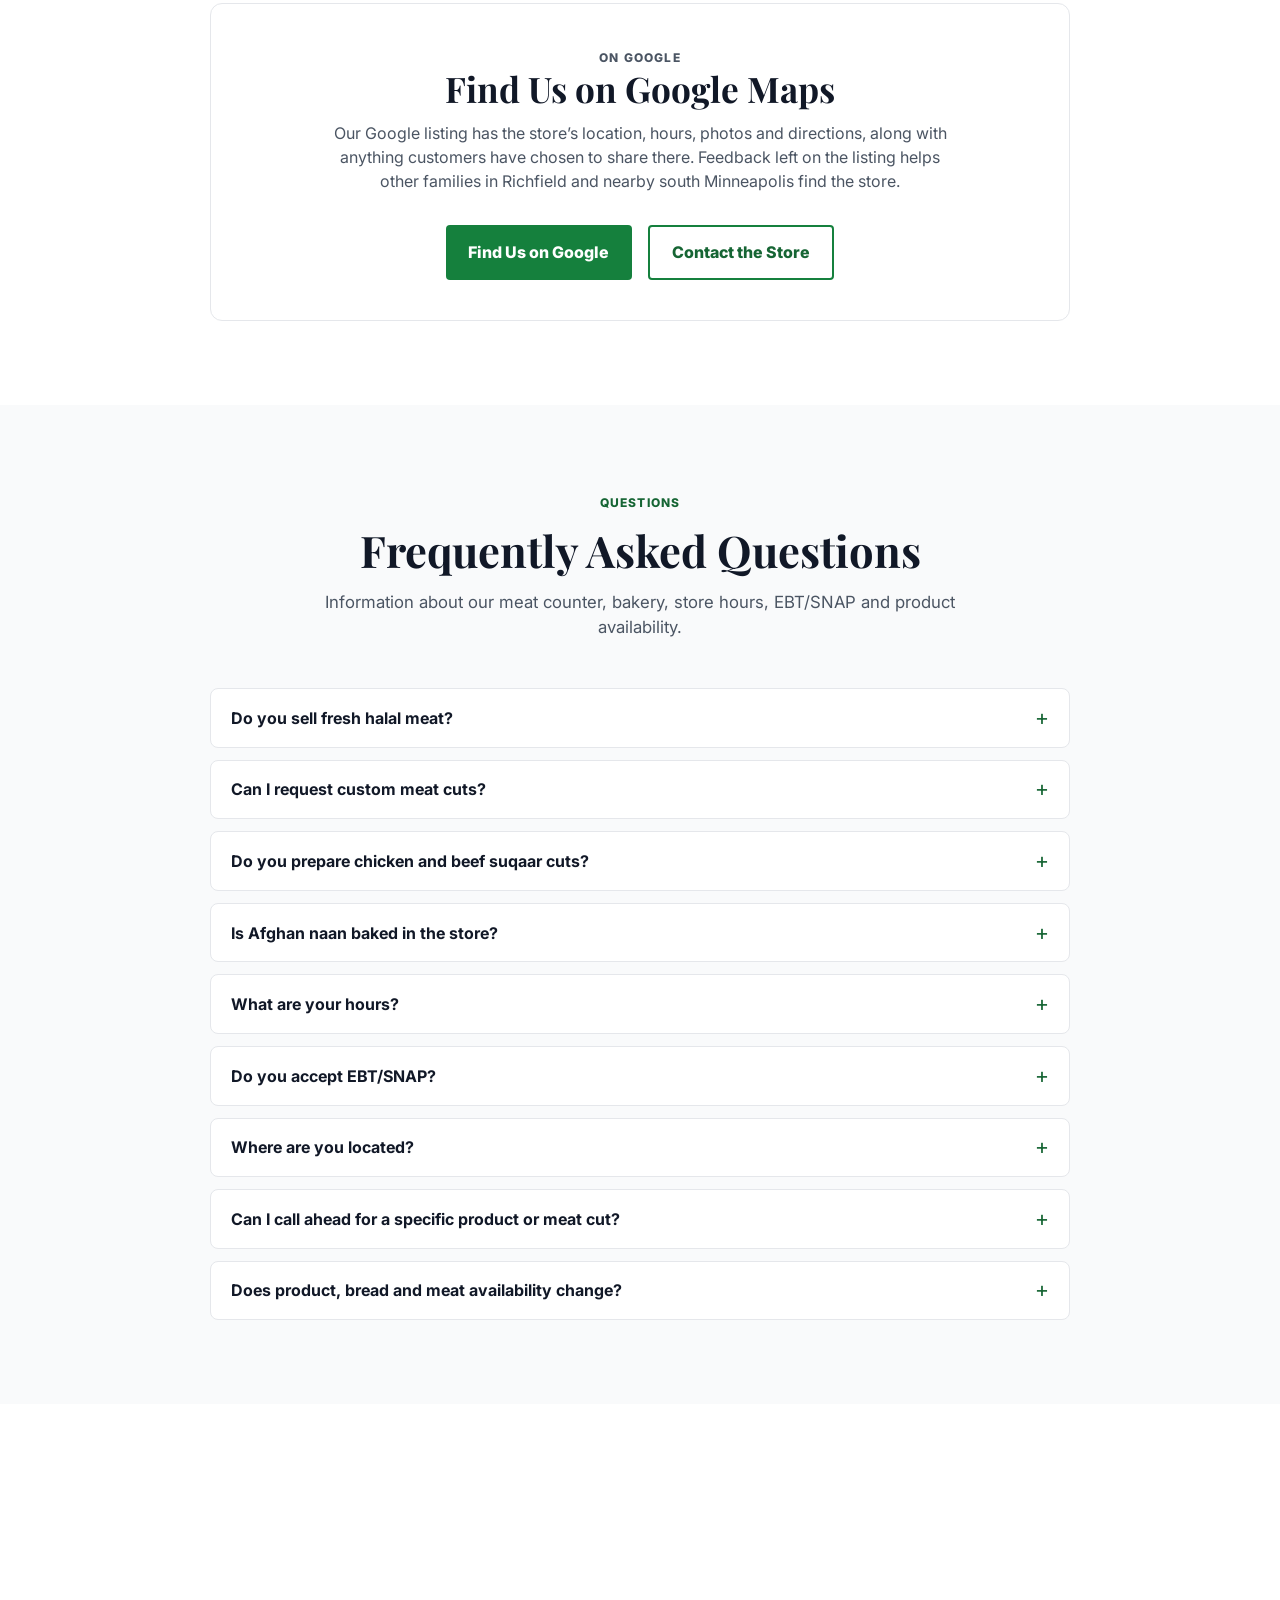
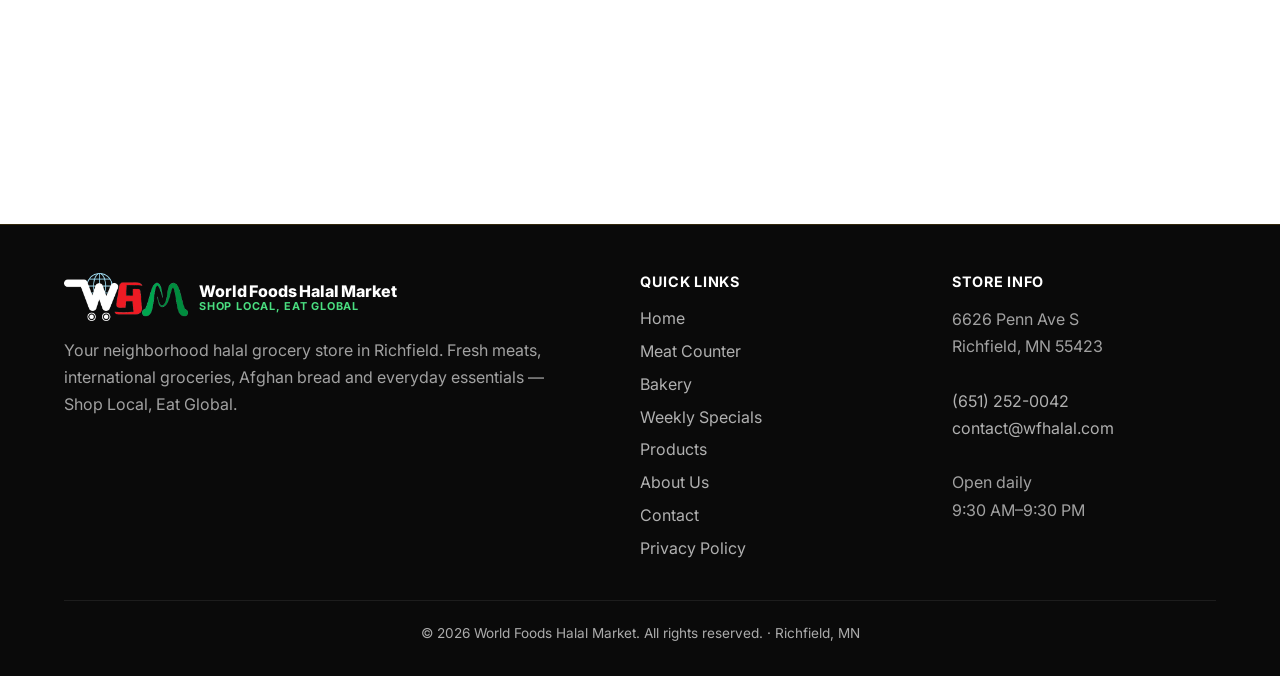
==== commit 40caa83a: "Update store hours to 9:30 AM–9:30 PM daily" ====
--- a/index.html
+++ b/index.html
@@ -44,8 +44,8 @@
   "openingHoursSpecification": {
     "@type": "OpeningHoursSpecification",
     "dayOfWeek": ["Monday", "Tuesday", "Wednesday", "Thursday", "Friday", "Saturday", "Sunday"],
-    "opens": "10:00",
-    "closes": "22:00"
+    "opens": "09:30",
+    "closes": "21:30"
   },
   "paymentAccepted": "Cash, credit card, debit card, EBT, SNAP"
 }
@@ -100,12 +100,12 @@
             <div><dt>Fresh</dt><dd>Halal Meat</dd></div>
             <div><dt>Custom</dt><dd>Meat Cuts</dd></div>
             <div><dt>Baked Here</dt><dd>Afghan Naan</dd></div>
-            <div><dt>Open Daily</dt><dd>10AM–10PM</dd></div>
+            <div><dt>Open Daily</dt><dd>9:30AM–9:30PM</dd></div>
           </dl>
         </div>
       </section>
       <section class="info-strip" aria-label="Store information">
-        <div><h2>Store Hours</h2><p>10:00 AM–10:00 PM · Open 7 days</p></div>
+        <div><h2>Store Hours</h2><p>9:30 AM–9:30 PM · Open 7 days</p></div>
         <div><h2>Our Location</h2><p>6626 Penn Ave S, Richfield, MN 55423</p><a class="strip-link" href="https://www.google.com/maps/dir/?api=1&destination=6626+Penn+Ave+S+Richfield+MN+55423&destination_place_id=ChIJ41SgKgAn9ocRr2k5KAPY2K4" target="_blank" rel="noopener noreferrer">Get Directions</a></div>
         <div><h2>Call Us</h2><p><a href="tel:6512520042">(651) 252-0042</a></p></div>
       </section>
@@ -277,7 +277,7 @@
           </details>
           <details class="faq-item">
             <summary>What are your hours?</summary>
-            <p>We are open daily from 10:00 AM to 10:00 PM.</p>
+            <p>We are open daily from 9:30 AM to 9:30 PM.</p>
           </details>
           <details class="faq-item">
             <summary>Do you accept EBT/SNAP?</summary>
@@ -334,7 +334,7 @@
               <a href="tel:6512520042">(651) 252-0042</a><br/>
               <a href="mailto:contact@wfhalal.com">contact@wfhalal.com</a><br/><br/>
               Open daily<br/>
-              10:00 AM–10:00 PM
+              9:30 AM–9:30 PM
             </address>
           </div>
         </div>
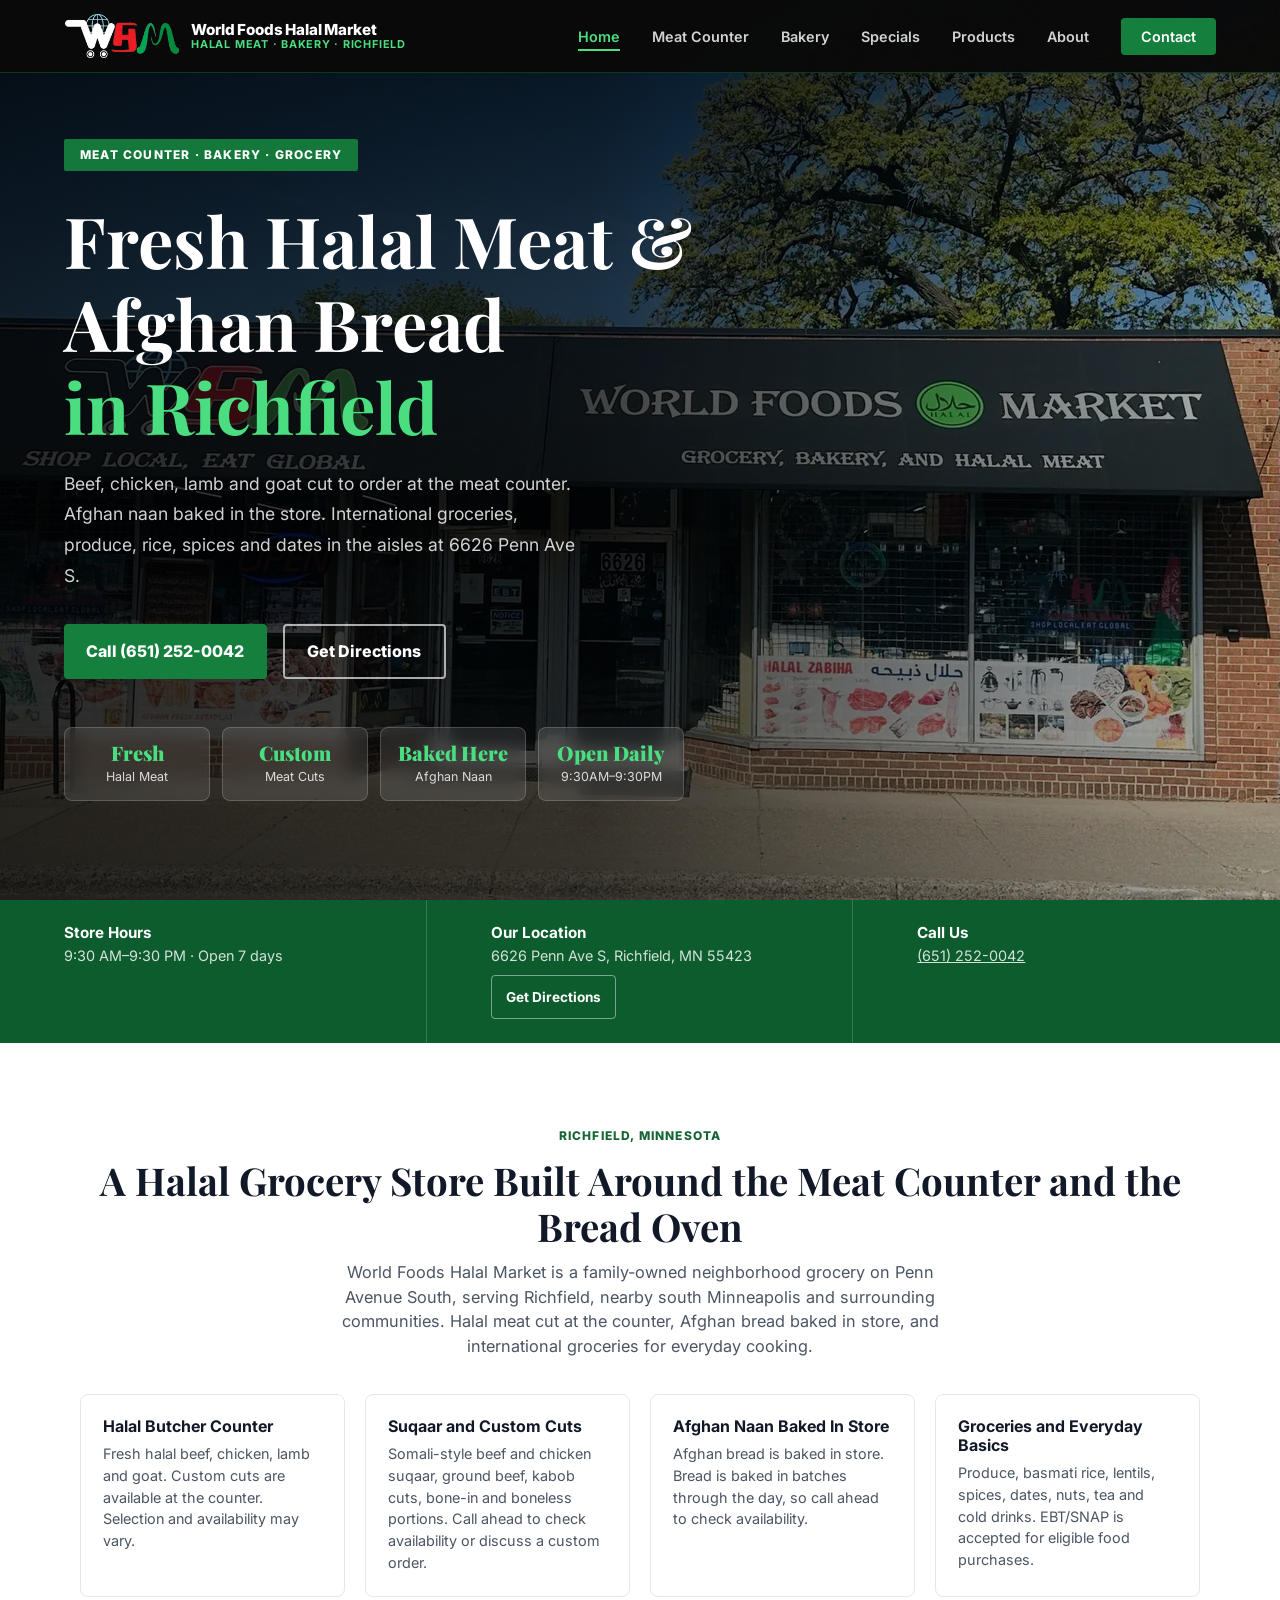
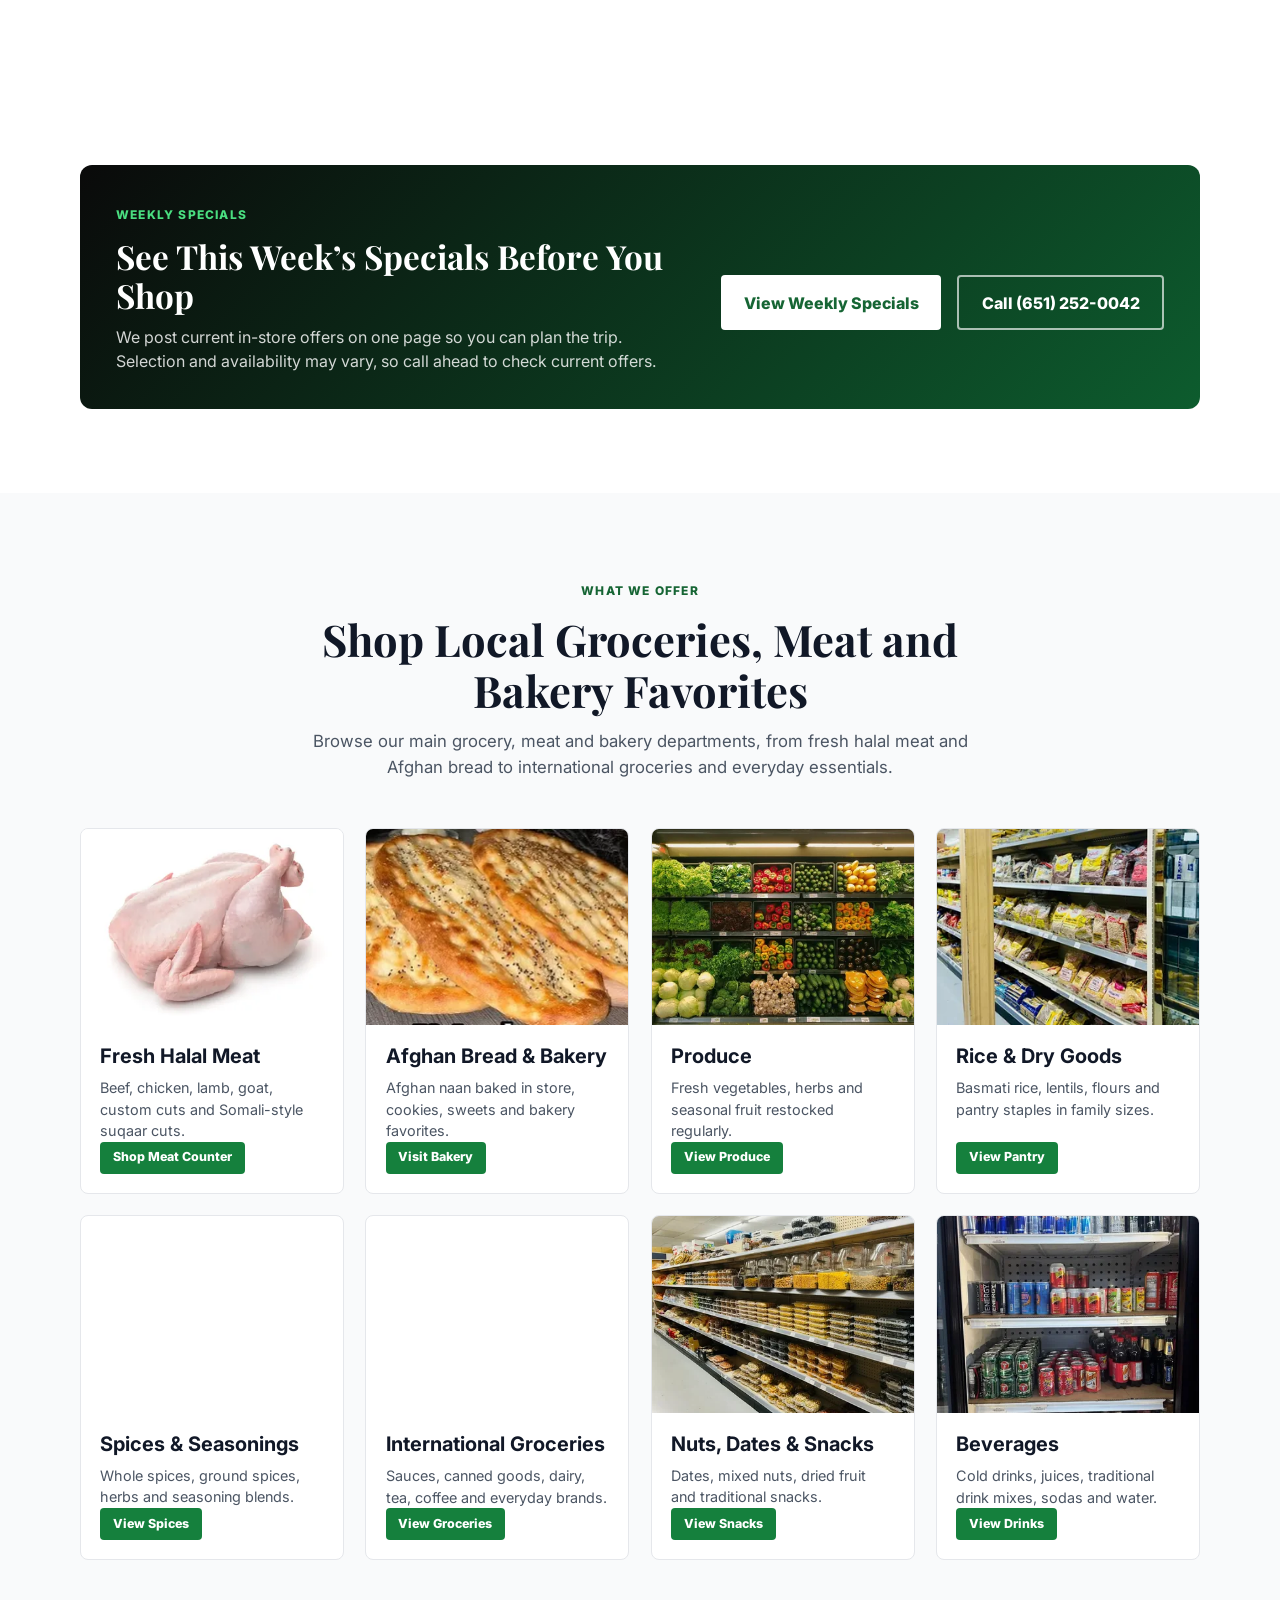
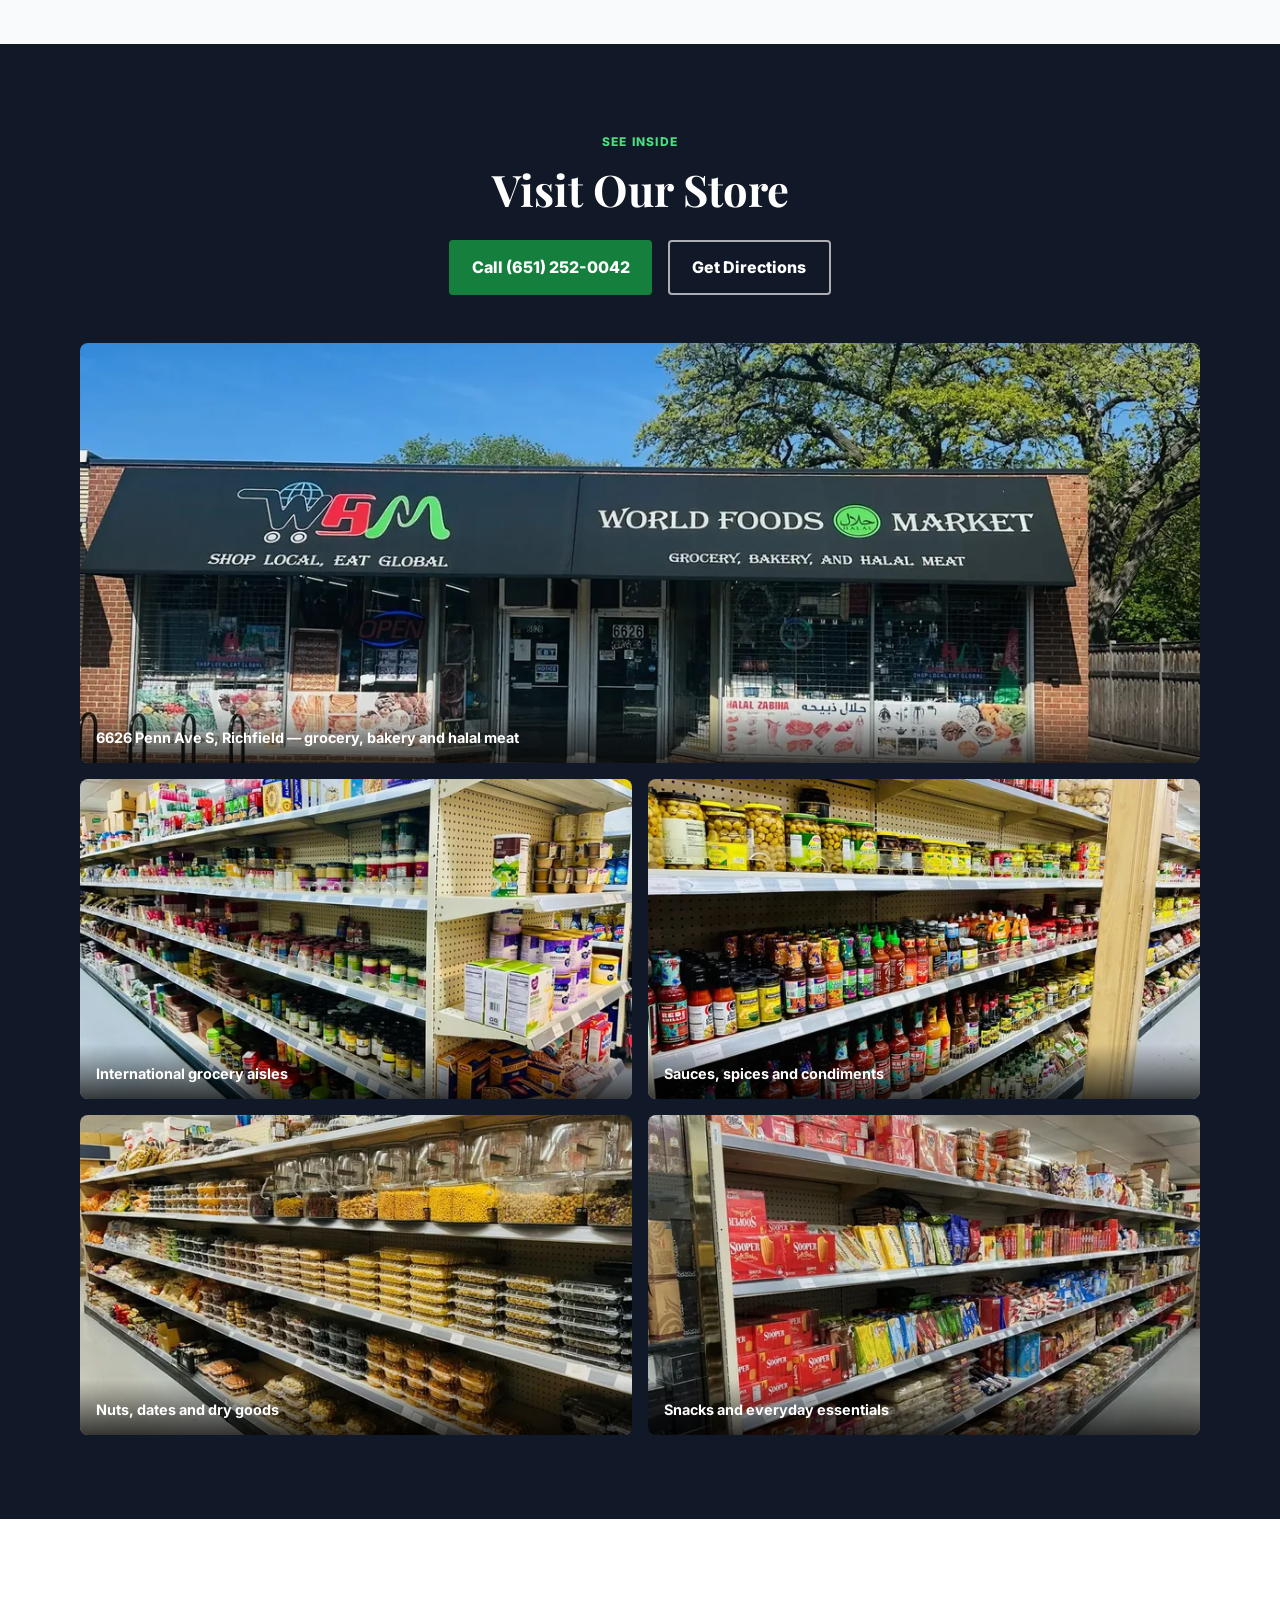
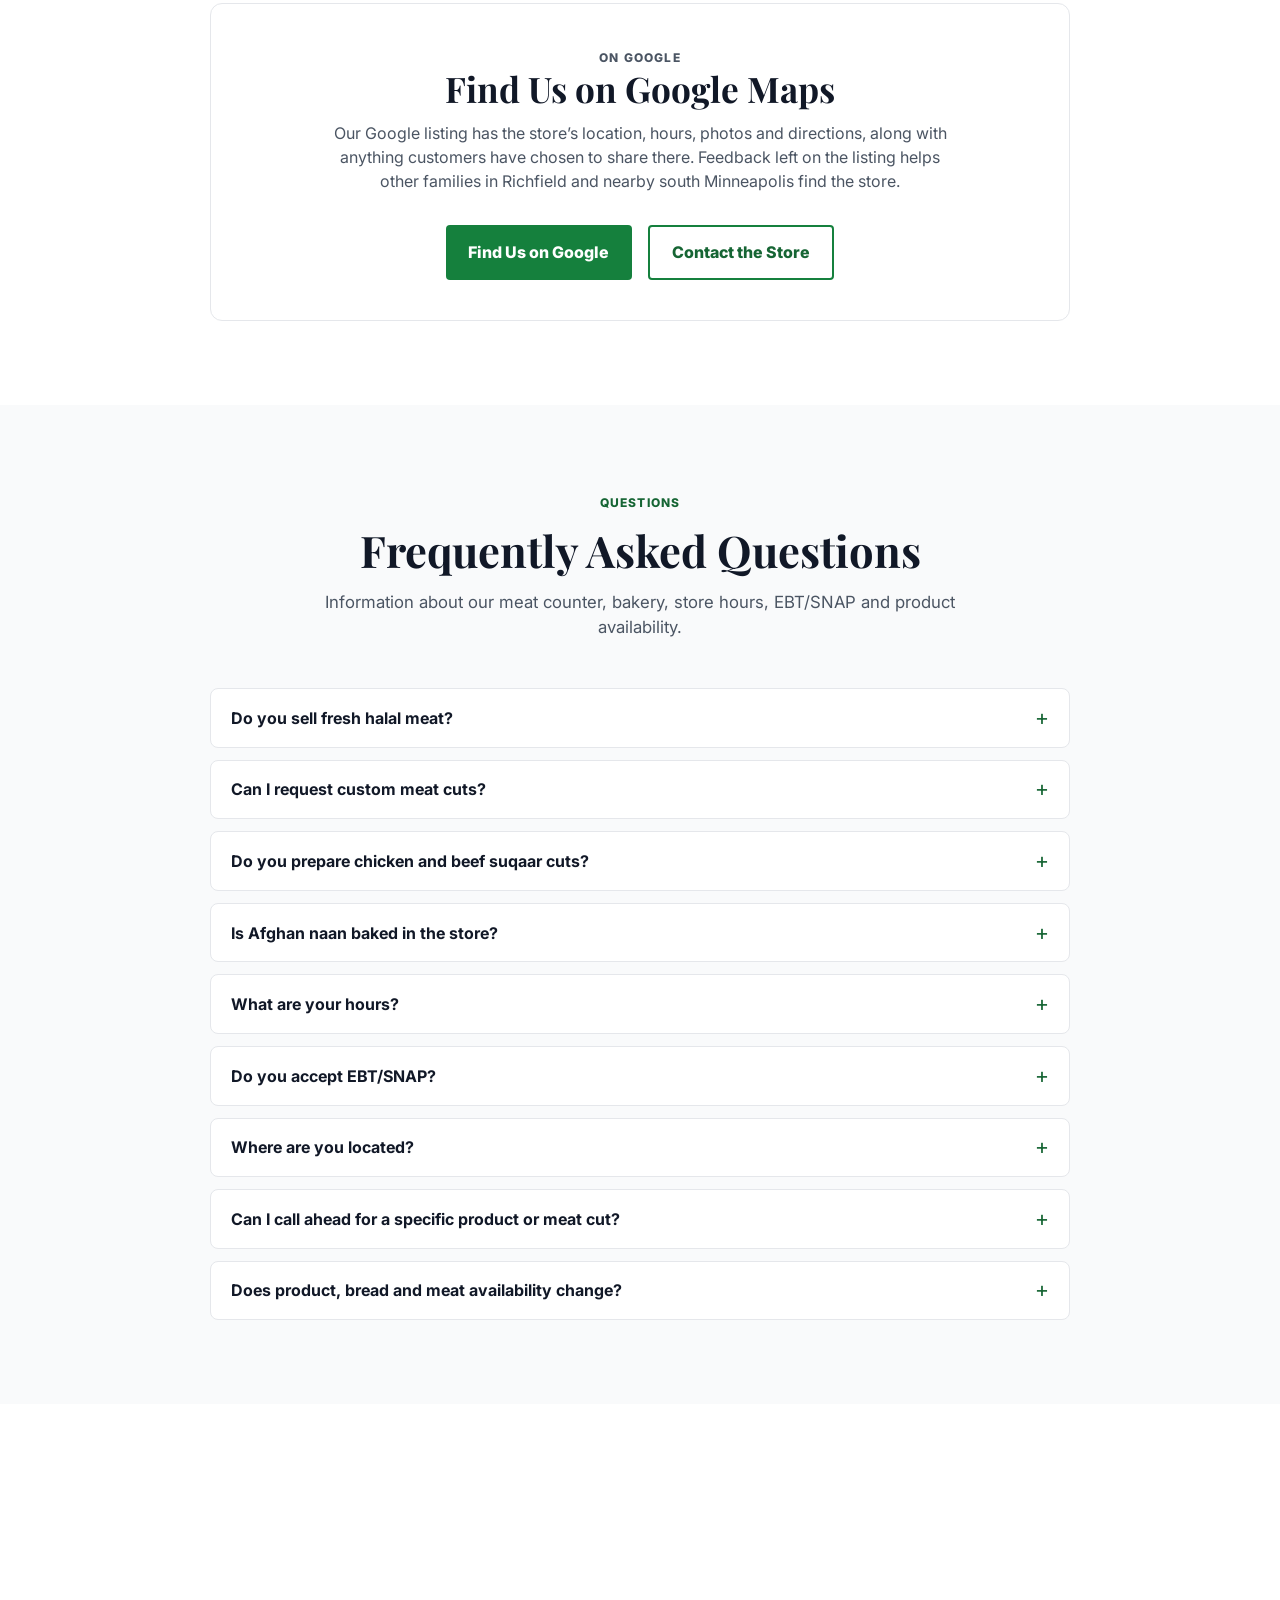
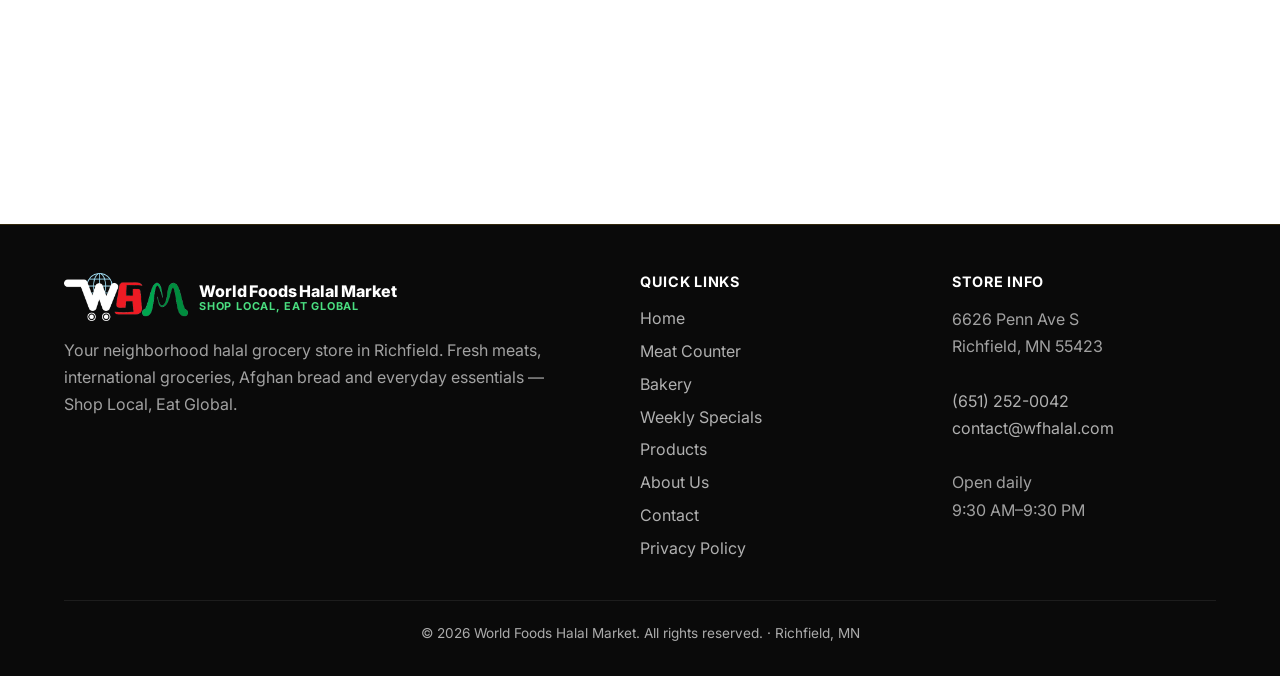
==== commit 522bc081: "Add GA4 (G-ZPPYXEC9VF) and Search Console verification; update privacy policy for analytics" ====
--- a/index.html
+++ b/index.html
@@ -15,8 +15,14 @@
       <meta property="og:url" content="https://wfhalal.com/"/>
       <meta property="og:image" content="https://wfhalal.com/assets/images/storefront.jpg"/>
       <meta name="twitter:card" content="summary_large_image"/>
-      <!-- Google Search Console verification hook: add the supplied verification meta tag here when available. -->
-      <!-- GA4 hook: add the gtag.js snippet here only after a real Measurement ID is provided. -->
+      <meta name="google-site-verification" content="nXqBVBU4fYubQ47Bj9Bj1c1EI0HVz5sxzv_7tlZRNRk"/>
+      <script async src="https://www.googletagmanager.com/gtag/js?id=G-ZPPYXEC9VF"></script>
+      <script>
+        window.dataLayer = window.dataLayer || [];
+        function gtag(){dataLayer.push(arguments);}
+        gtag('js', new Date());
+        gtag('config', 'G-ZPPYXEC9VF');
+      </script>
       <script type="application/ld+json">
 {
   "@context": "https://schema.org",
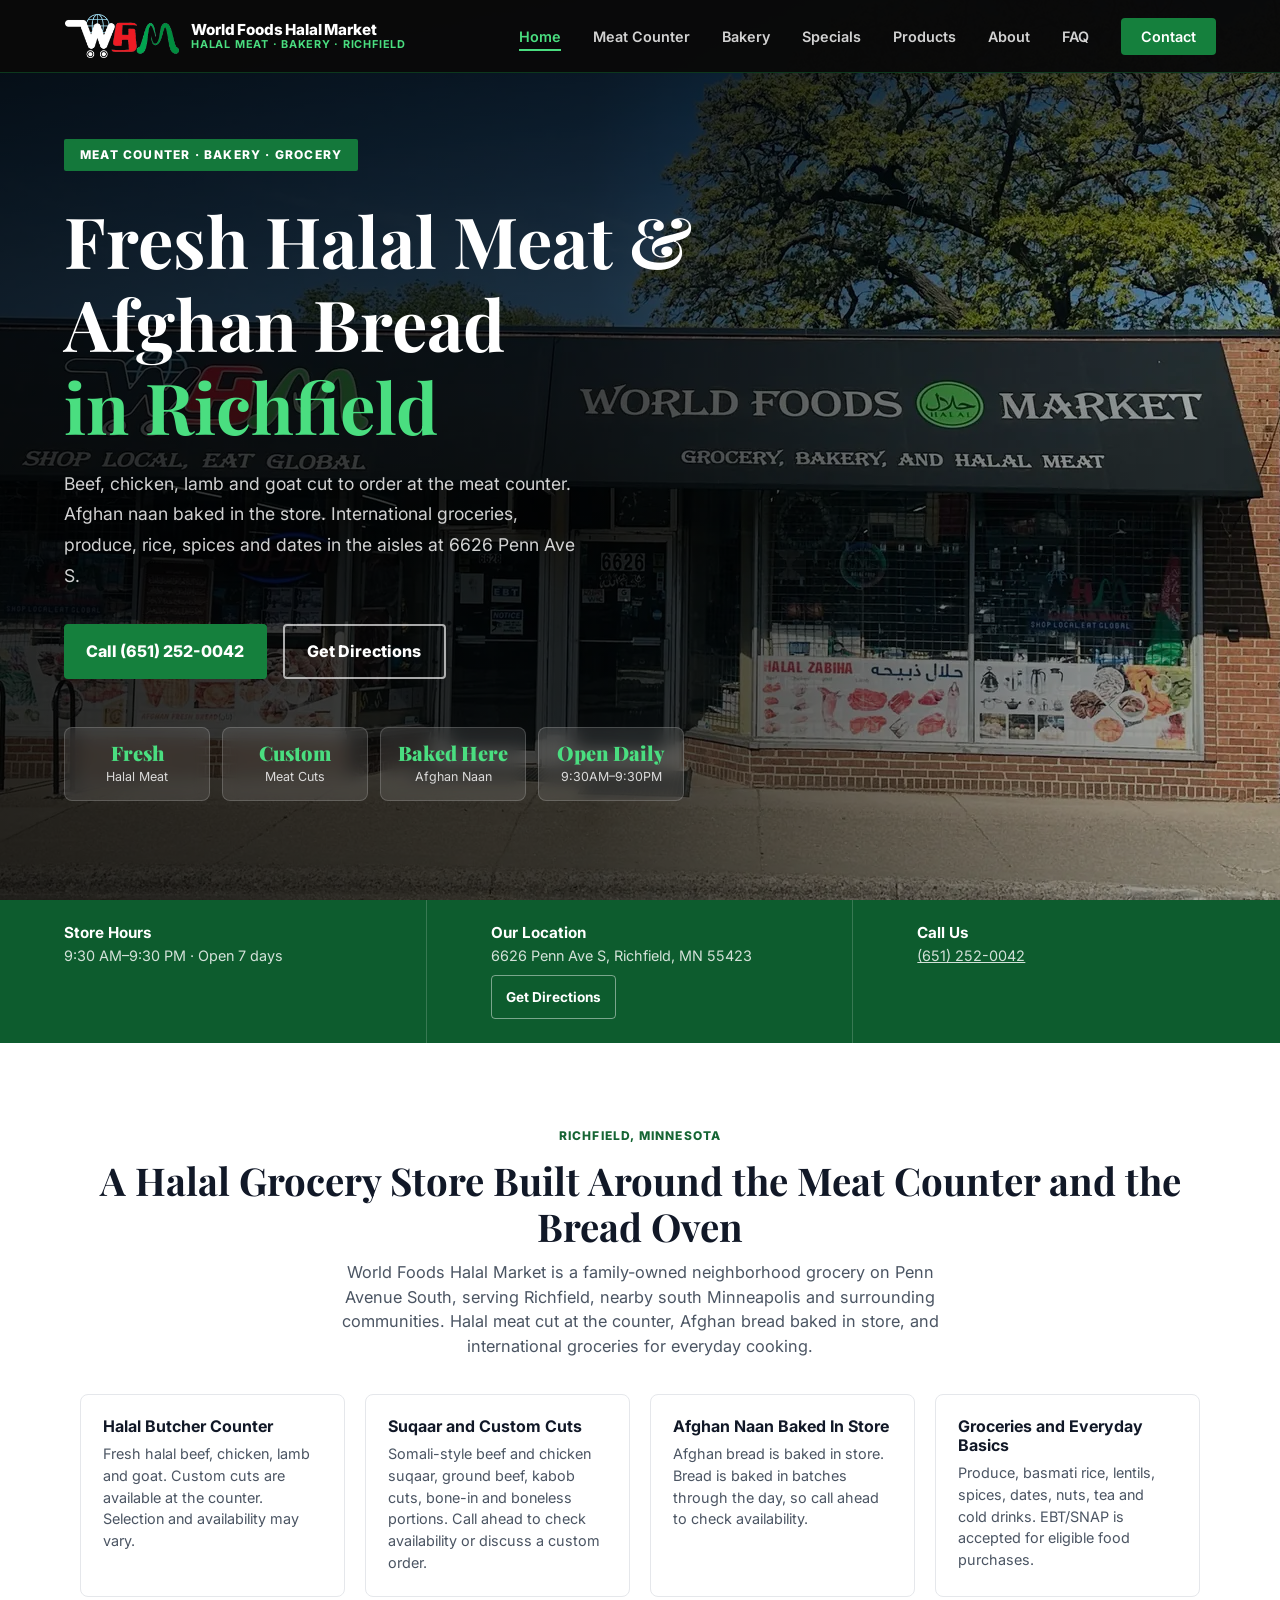
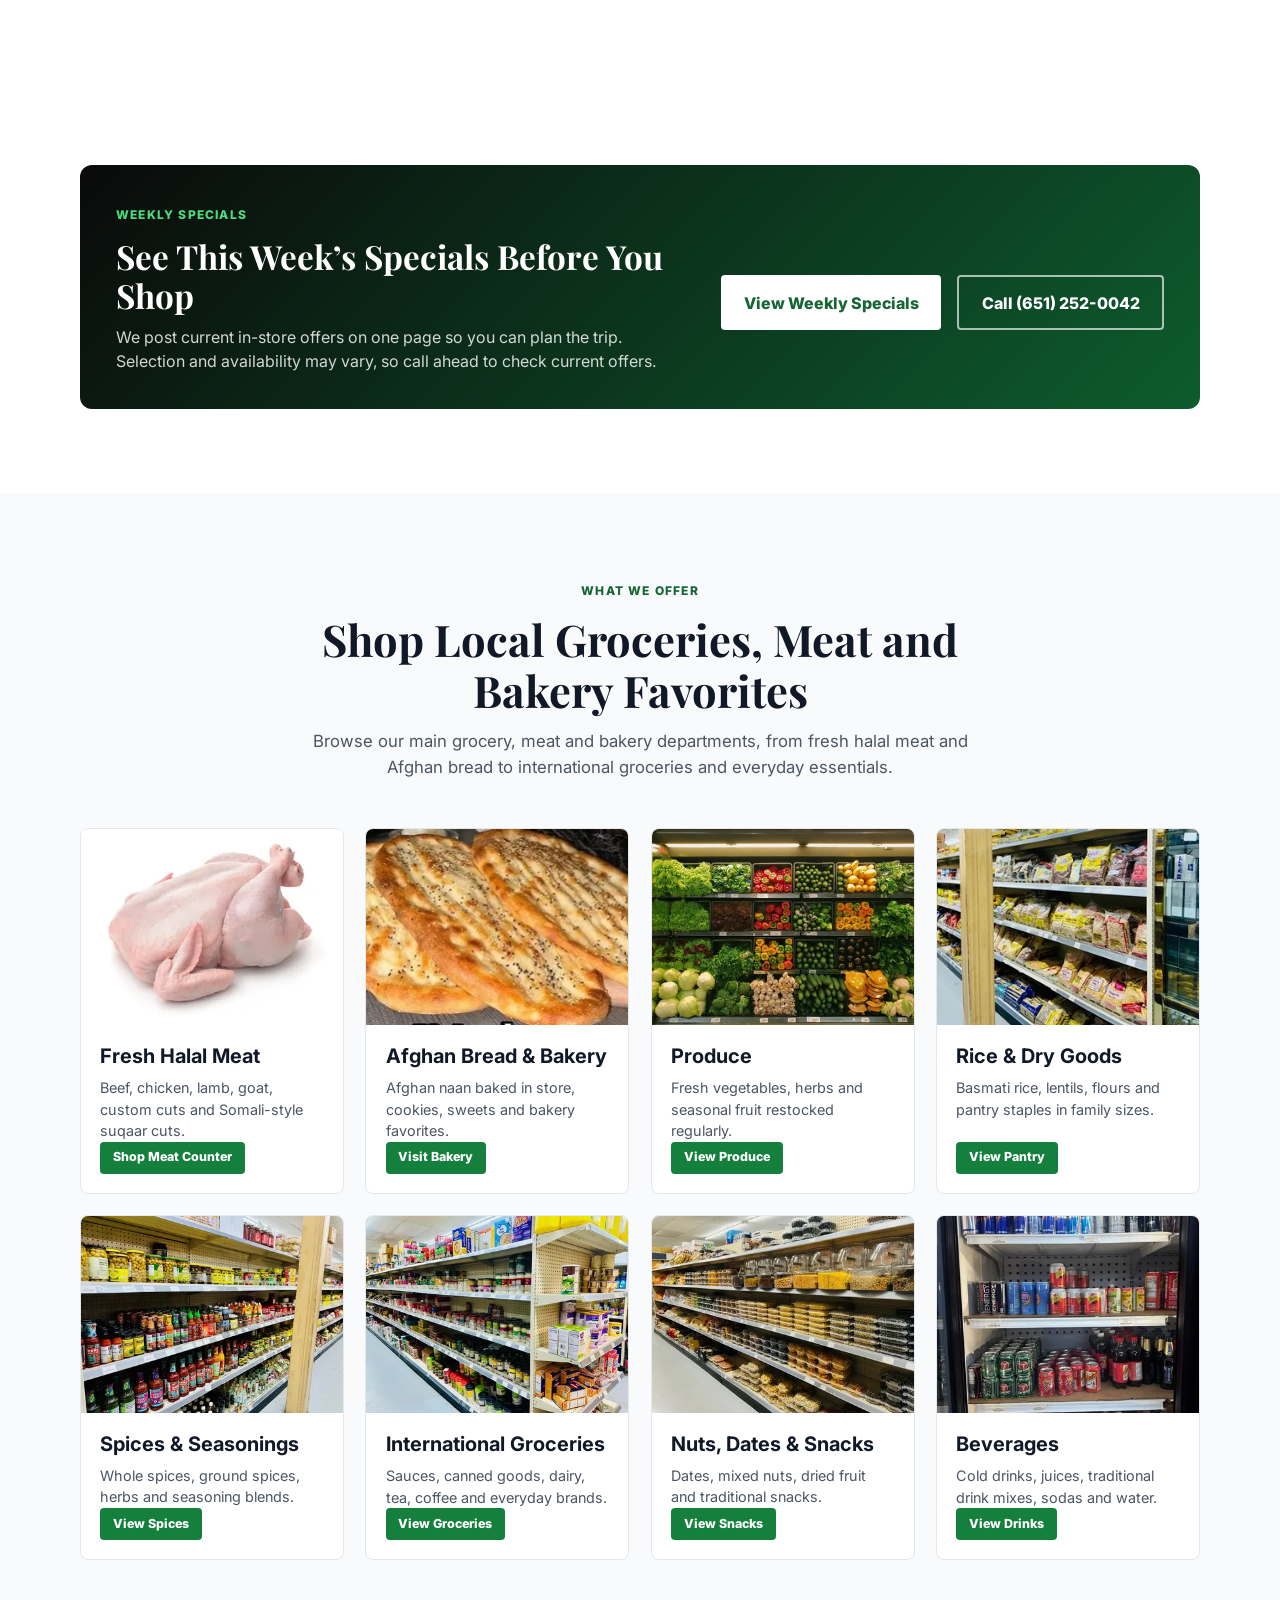
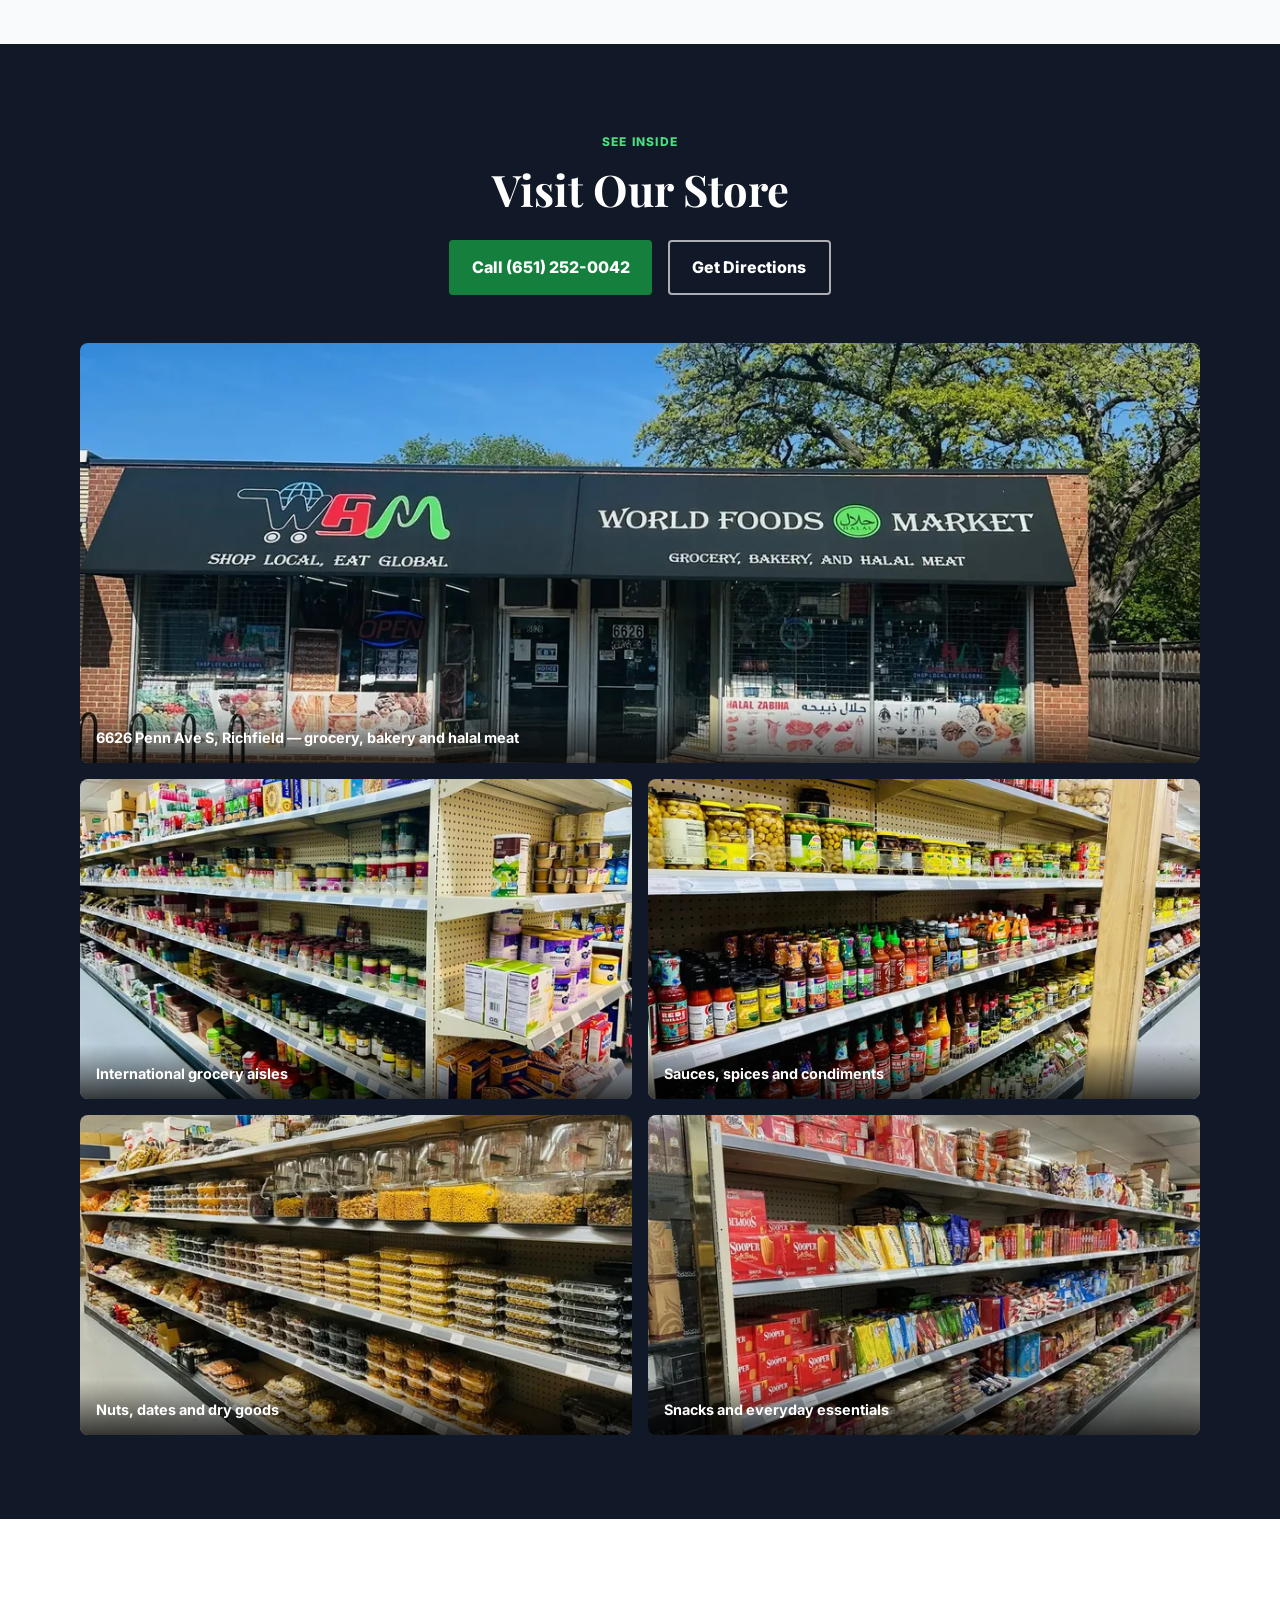
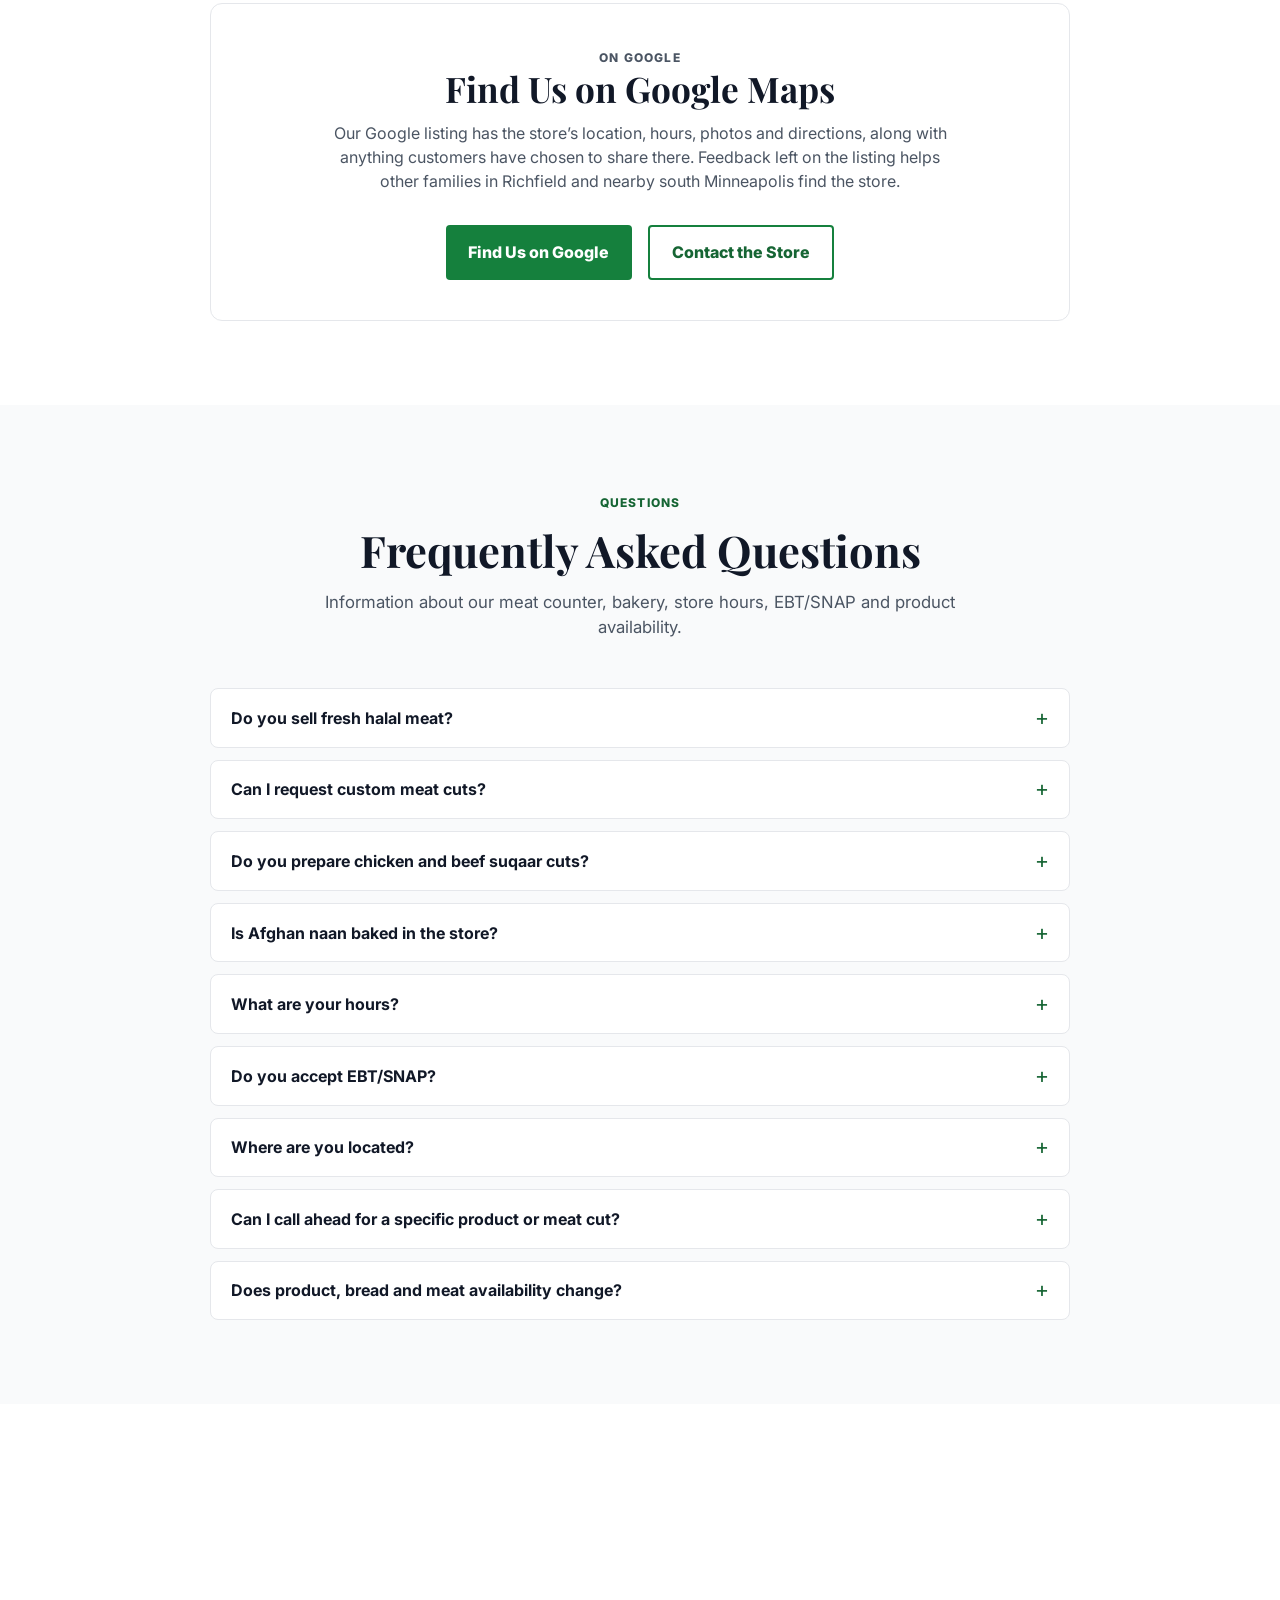
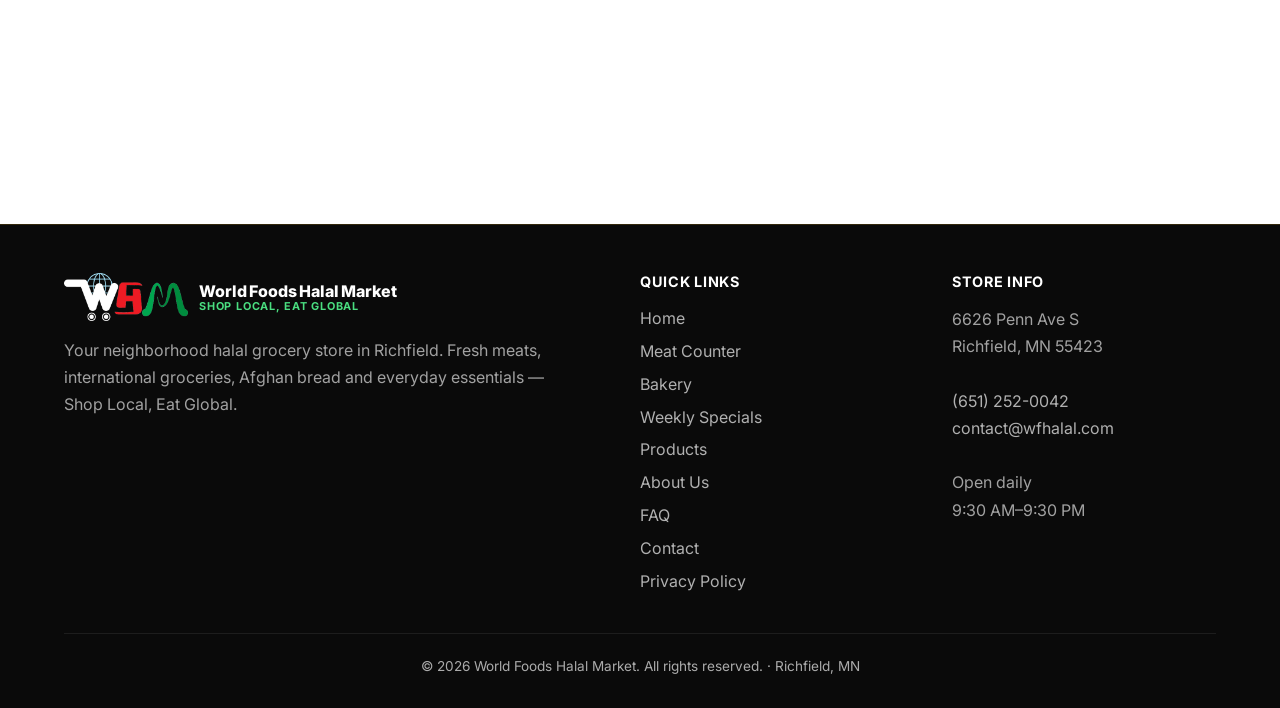
==== commit 178f8e2f: "Add FAQ page with FAQPage structured data; link FAQ in nav and footer site-wide" ====
--- a/index.html
+++ b/index.html
@@ -81,6 +81,7 @@
         <li><a href="/specials/" class="nav-link">Specials</a></li>
         <li><a href="/products/" class="nav-link">Products</a></li>
         <li><a href="/about/" class="nav-link">About</a></li>
+        <li><a href="/faq/" class="nav-link">FAQ</a></li>
         <li><a href="/contact/" class="nav-link nav-cta">Contact</a></li>
           </ul>
         </nav>
@@ -328,6 +329,7 @@
               <li><a href="/specials/">Weekly Specials</a></li>
               <li><a href="/products/">Products</a></li>
               <li><a href="/about/">About Us</a></li>
+              <li><a href="/faq/">FAQ</a></li>
               <li><a href="/contact/">Contact</a></li>
               <li><a href="/privacy-policy/">Privacy Policy</a></li>
             </ul>
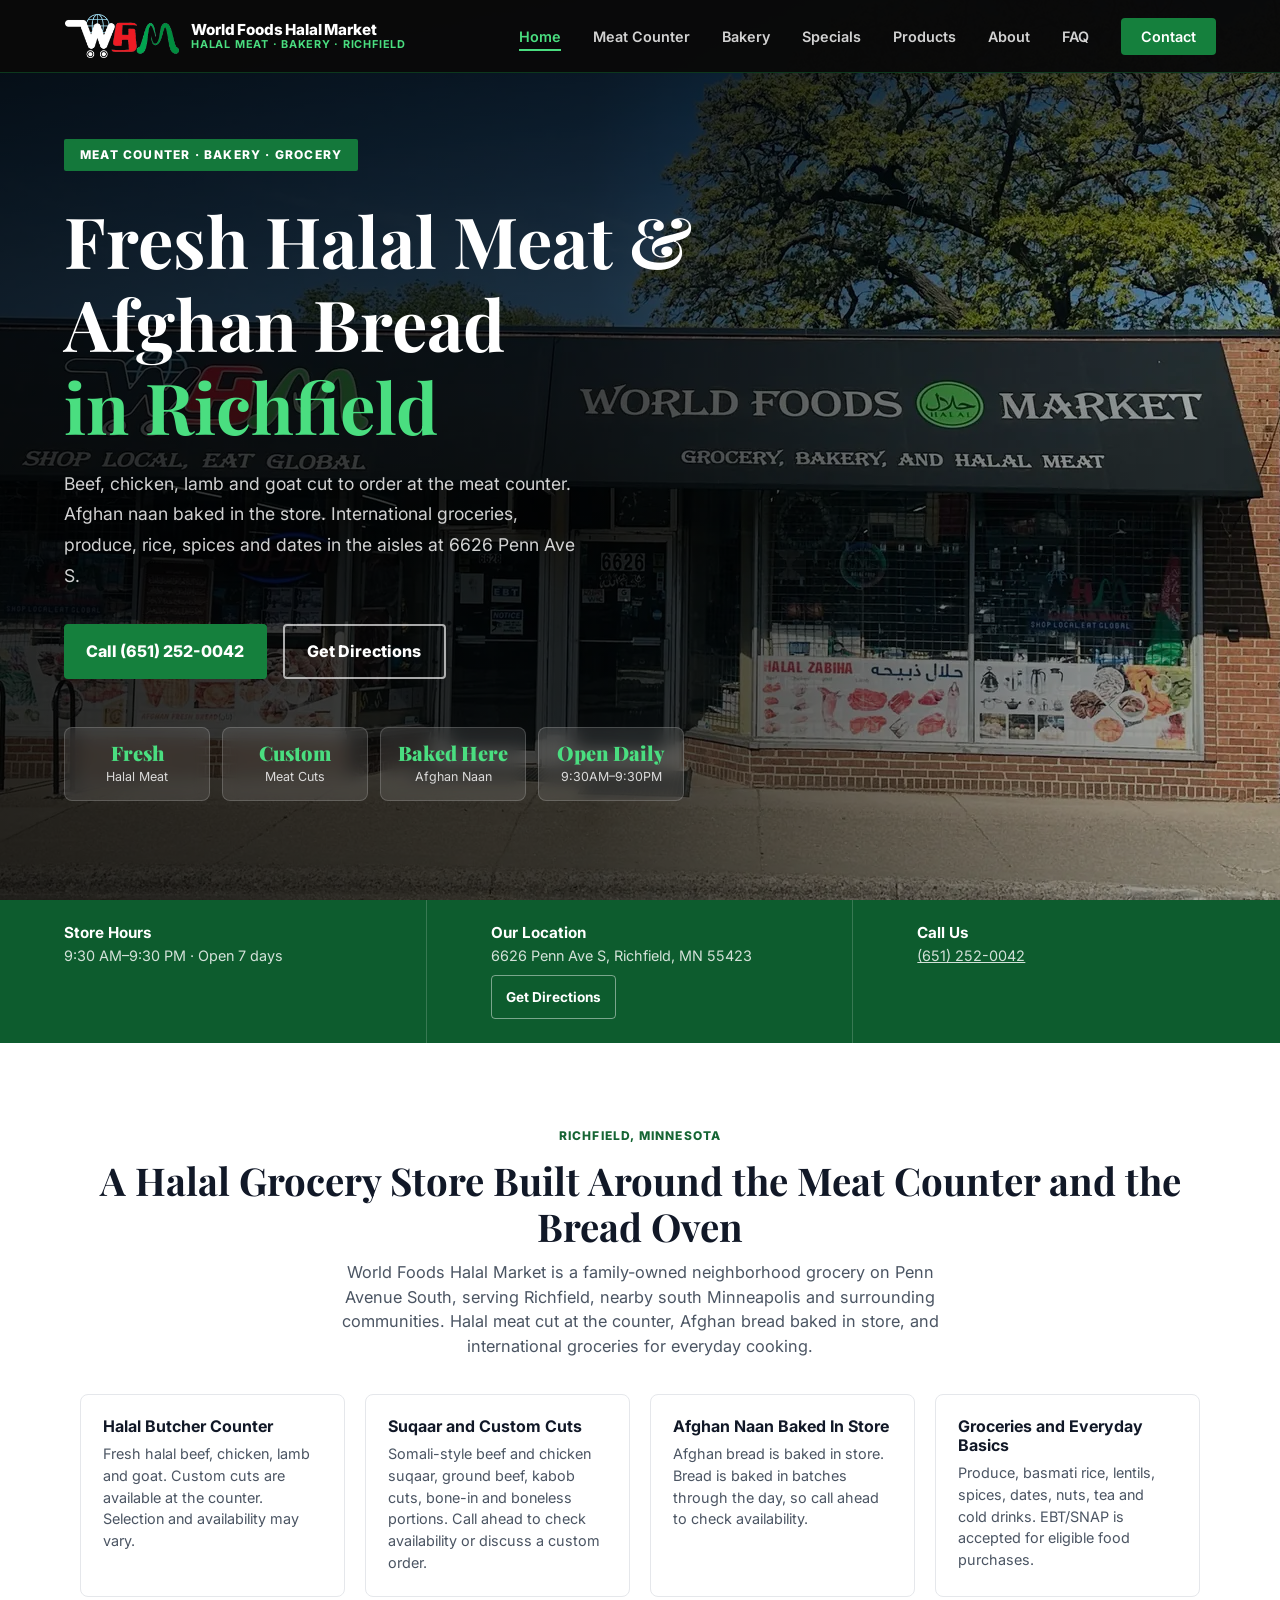
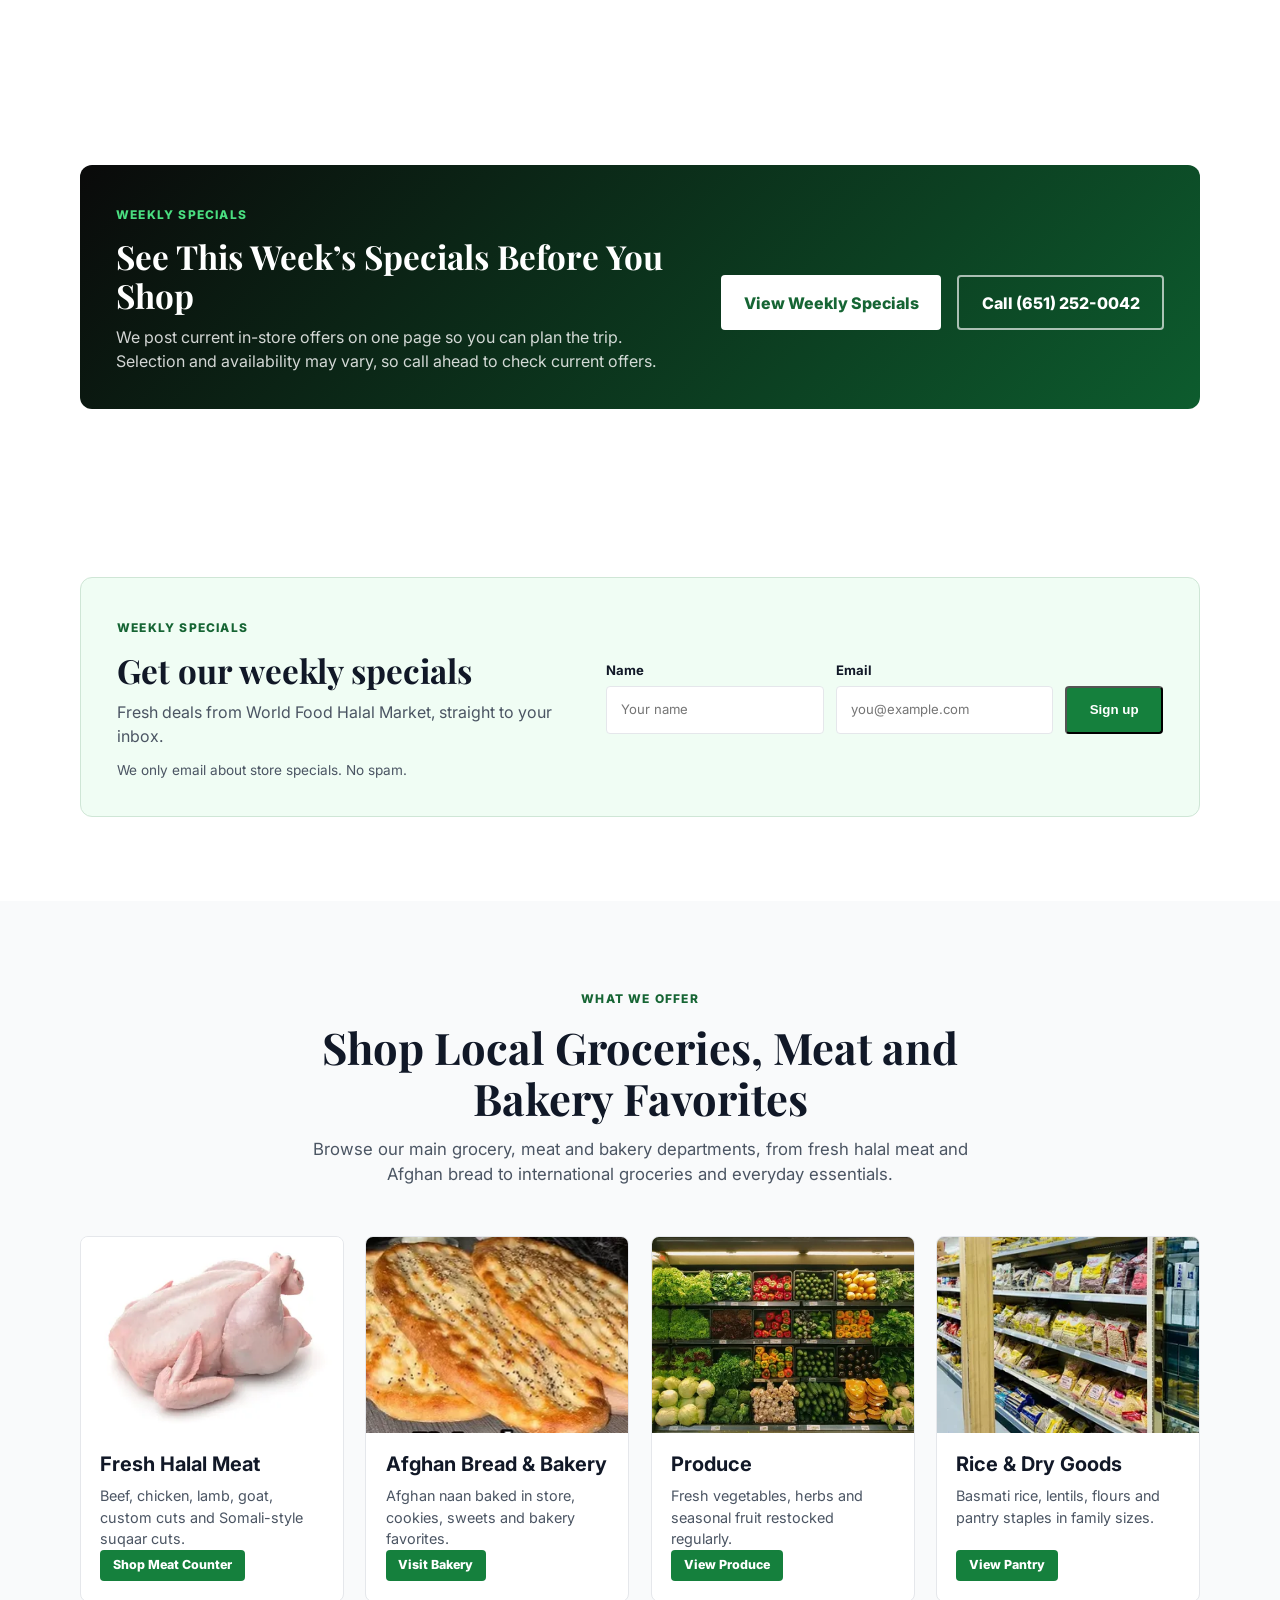
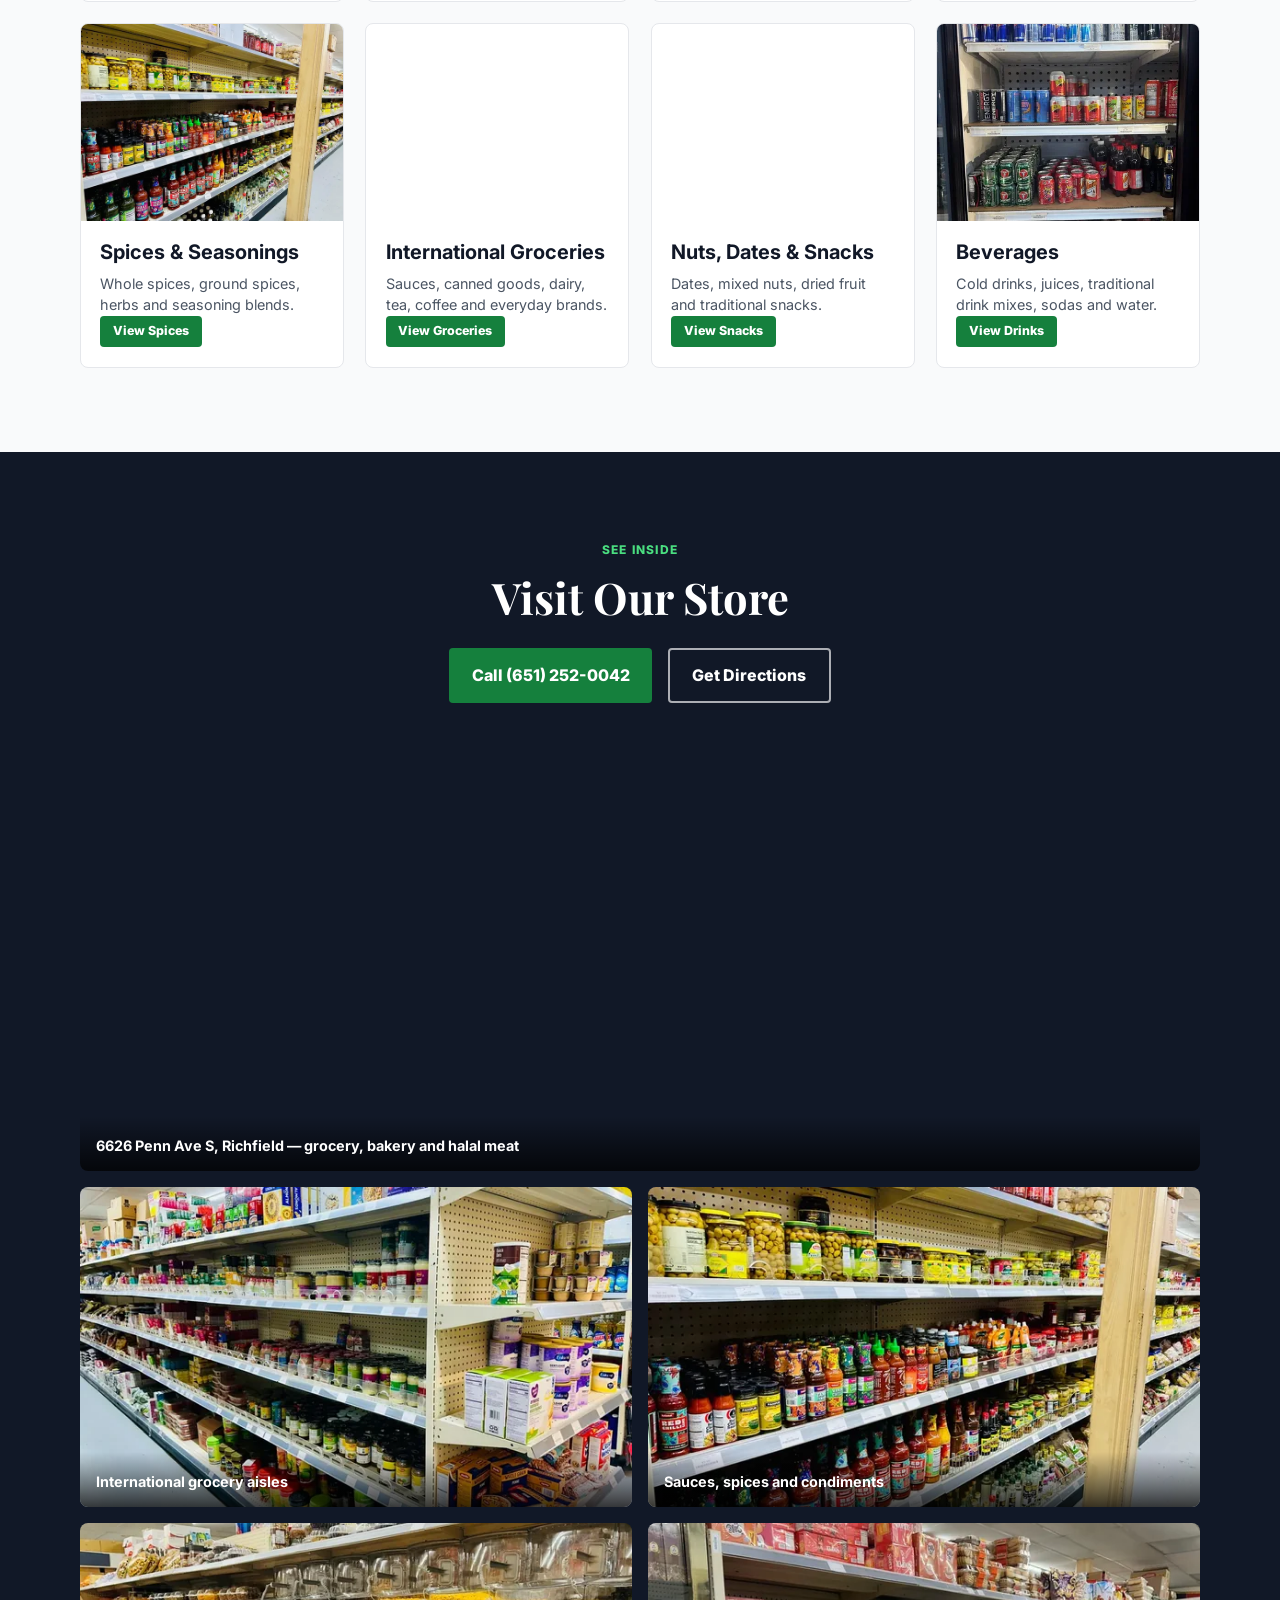
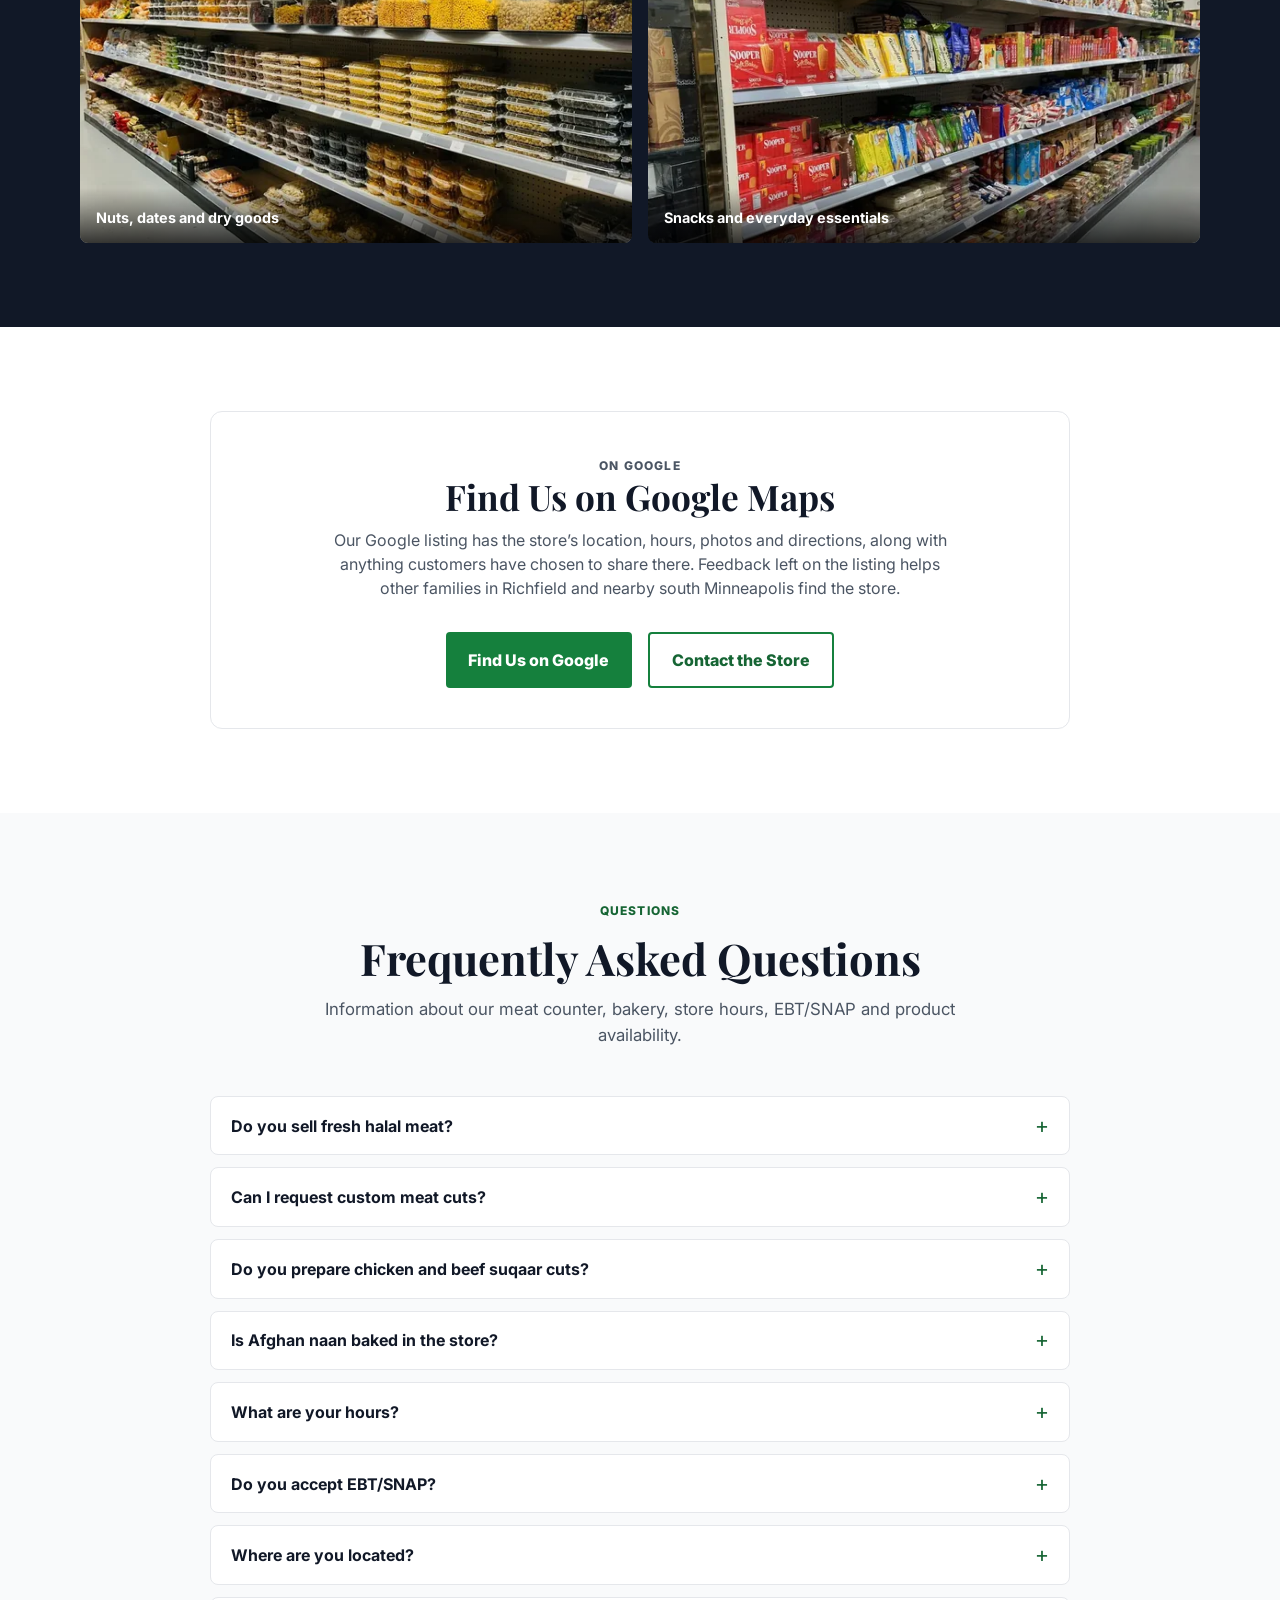
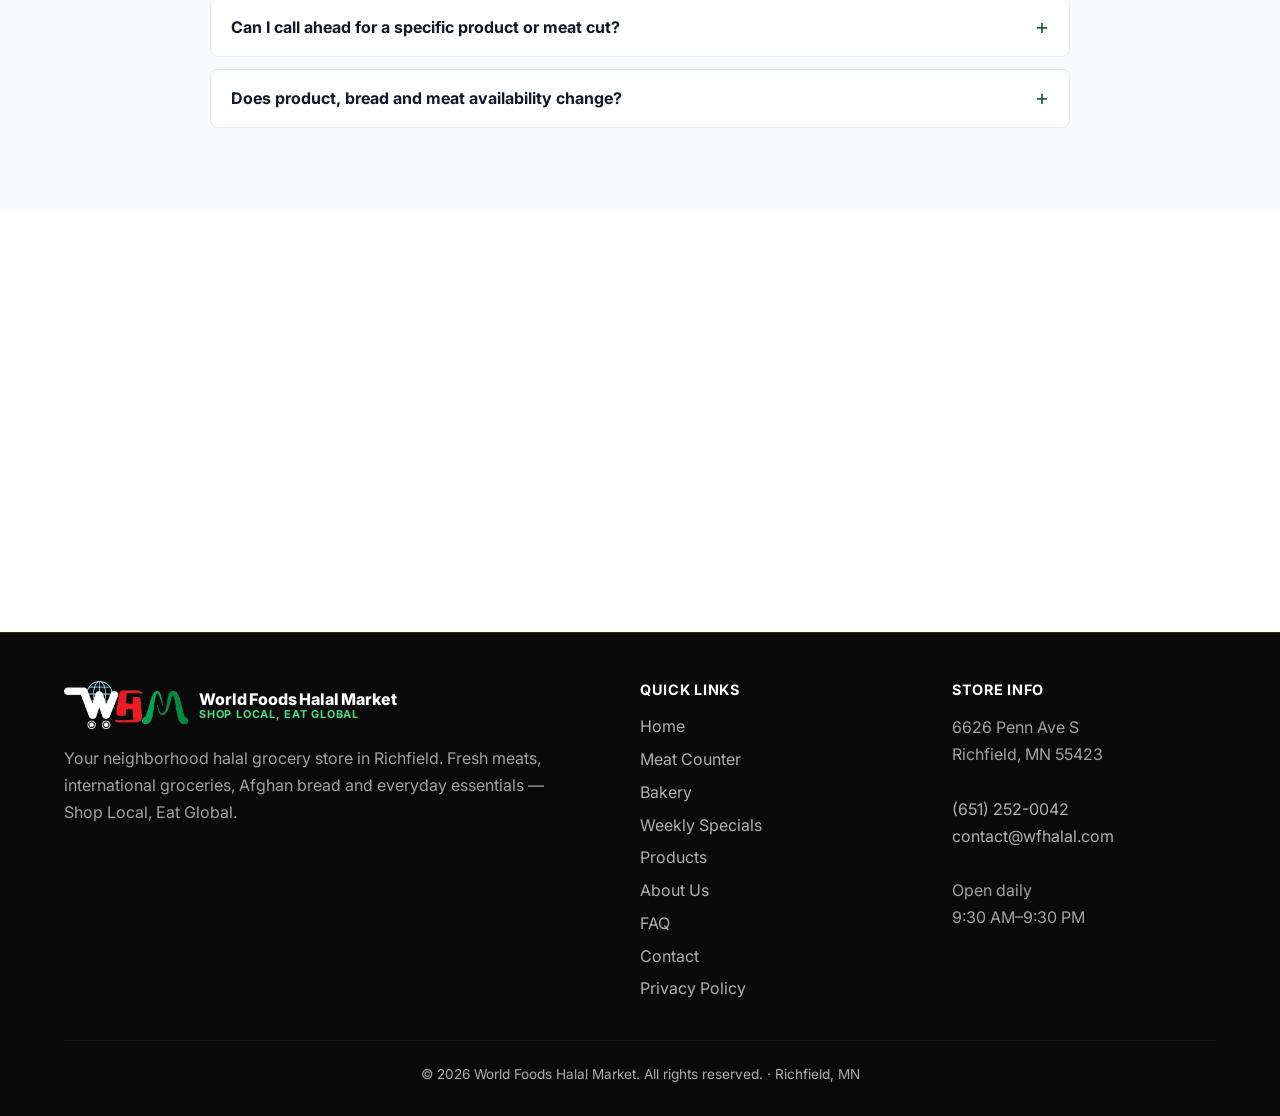
==== commit c058fa54: "Add weekly-specials email signup form (homepage + contact), wired to dashboard subscribers endpoint" ====
--- a/index.html
+++ b/index.html
@@ -154,6 +154,34 @@
           </div>
         </div>
       </section>
+      <section class="section specials-signup" aria-label="Get our weekly specials by email">
+        <div class="signup-band">
+          <div class="signup-copy">
+            <p class="eyebrow">Weekly Specials</p>
+            <h2>Get our weekly specials</h2>
+            <p>Fresh deals from World Food Halal Market, straight to your inbox.</p>
+            <p class="signup-note">We only email about store specials. No spam.</p>
+          </div>
+          <form class="signup-form" data-signup-form novalidate>
+            <div class="signup-fields">
+              <label class="signup-field">
+                <span>Name</span>
+                <input type="text" name="name" autocomplete="name" maxlength="120" placeholder="Your name"/>
+              </label>
+              <label class="signup-field">
+                <span>Email</span>
+                <input type="email" name="email" autocomplete="email" maxlength="254" placeholder="you@example.com" required/>
+              </label>
+              <button class="btn btn-primary signup-button" type="submit">Sign up</button>
+            </div>
+            <p class="signup-status" data-signup-status role="alert" hidden></p>
+          </form>
+          <div class="signup-success" data-signup-success role="status" hidden>
+            <h3>Thank you — you&#8217;re on the list!</h3>
+            <p data-signup-success-text>Watch your inbox for fresh deals from World Food Halal Market.</p>
+          </div>
+        </div>
+      </section>
       <section class="section categories">
         <div class="section-heading">
           <p class="eyebrow">What We Offer</p>
--- a/assets/css/styles.css
+++ b/assets/css/styles.css
@@ -846,3 +846,71 @@
   background: transparent;
 }
 .btn-outline:hover { background: var(--green-pale); }
+.signup-band {
+  max-width: 1120px;
+  margin: 0 auto;
+  background: var(--green-pale);
+  border: 1px solid #cfe6d6;
+  border-radius: 12px;
+  padding: 2.25rem;
+  display: flex;
+  align-items: center;
+  gap: 2rem;
+  flex-wrap: wrap;
+}
+.signup-copy { flex: 1 1 300px; }
+.signup-copy h2 {
+  font-family: "Playfair Display", Georgia, serif;
+  font-size: clamp(1.6rem, 2.6vw, 2.1rem);
+  margin-bottom: .6rem;
+}
+.signup-copy p:not(.eyebrow) { color: var(--gray); max-width: 46ch; }
+.signup-note { font-size: .85rem; margin-top: .75rem; }
+.signup-form { flex: 1 1 400px; }
+.signup-fields {
+  display: flex;
+  align-items: flex-end;
+  gap: .75rem;
+  flex-wrap: wrap;
+}
+.signup-field {
+  display: flex;
+  flex-direction: column;
+  gap: .35rem;
+  flex: 1 1 150px;
+  font-size: .82rem;
+  font-weight: 700;
+  color: var(--dark2);
+}
+.signup-field input {
+  font: inherit;
+  font-weight: 400;
+  width: 100%;
+  min-height: 48px;
+  padding: .8rem .9rem;
+  background: var(--white);
+  color: #1f2937;
+  border: 1px solid var(--border);
+  border-radius: 4px;
+}
+.signup-field input:focus-visible {
+  outline: 3px solid var(--gold-bright);
+  outline-offset: 1px;
+  border-color: var(--green3);
+}
+.signup-button { flex: 0 0 auto; }
+.signup-button:disabled { opacity: .65; }
+.signup-status {
+  color: #b91c1c;
+  font-size: .9rem;
+  font-weight: 600;
+  margin-top: .75rem;
+}
+.signup-success { flex: 1 1 400px; }
+.signup-success h3 { font-size: 1.2rem; margin-bottom: .4rem; }
+.signup-success p { color: var(--gray); }
+@media (max-width: 700px) {
+  .signup-band { padding: 1.75rem; }
+  .signup-fields { flex-direction: column; align-items: stretch; }
+  .signup-button { width: 100%; }
+}
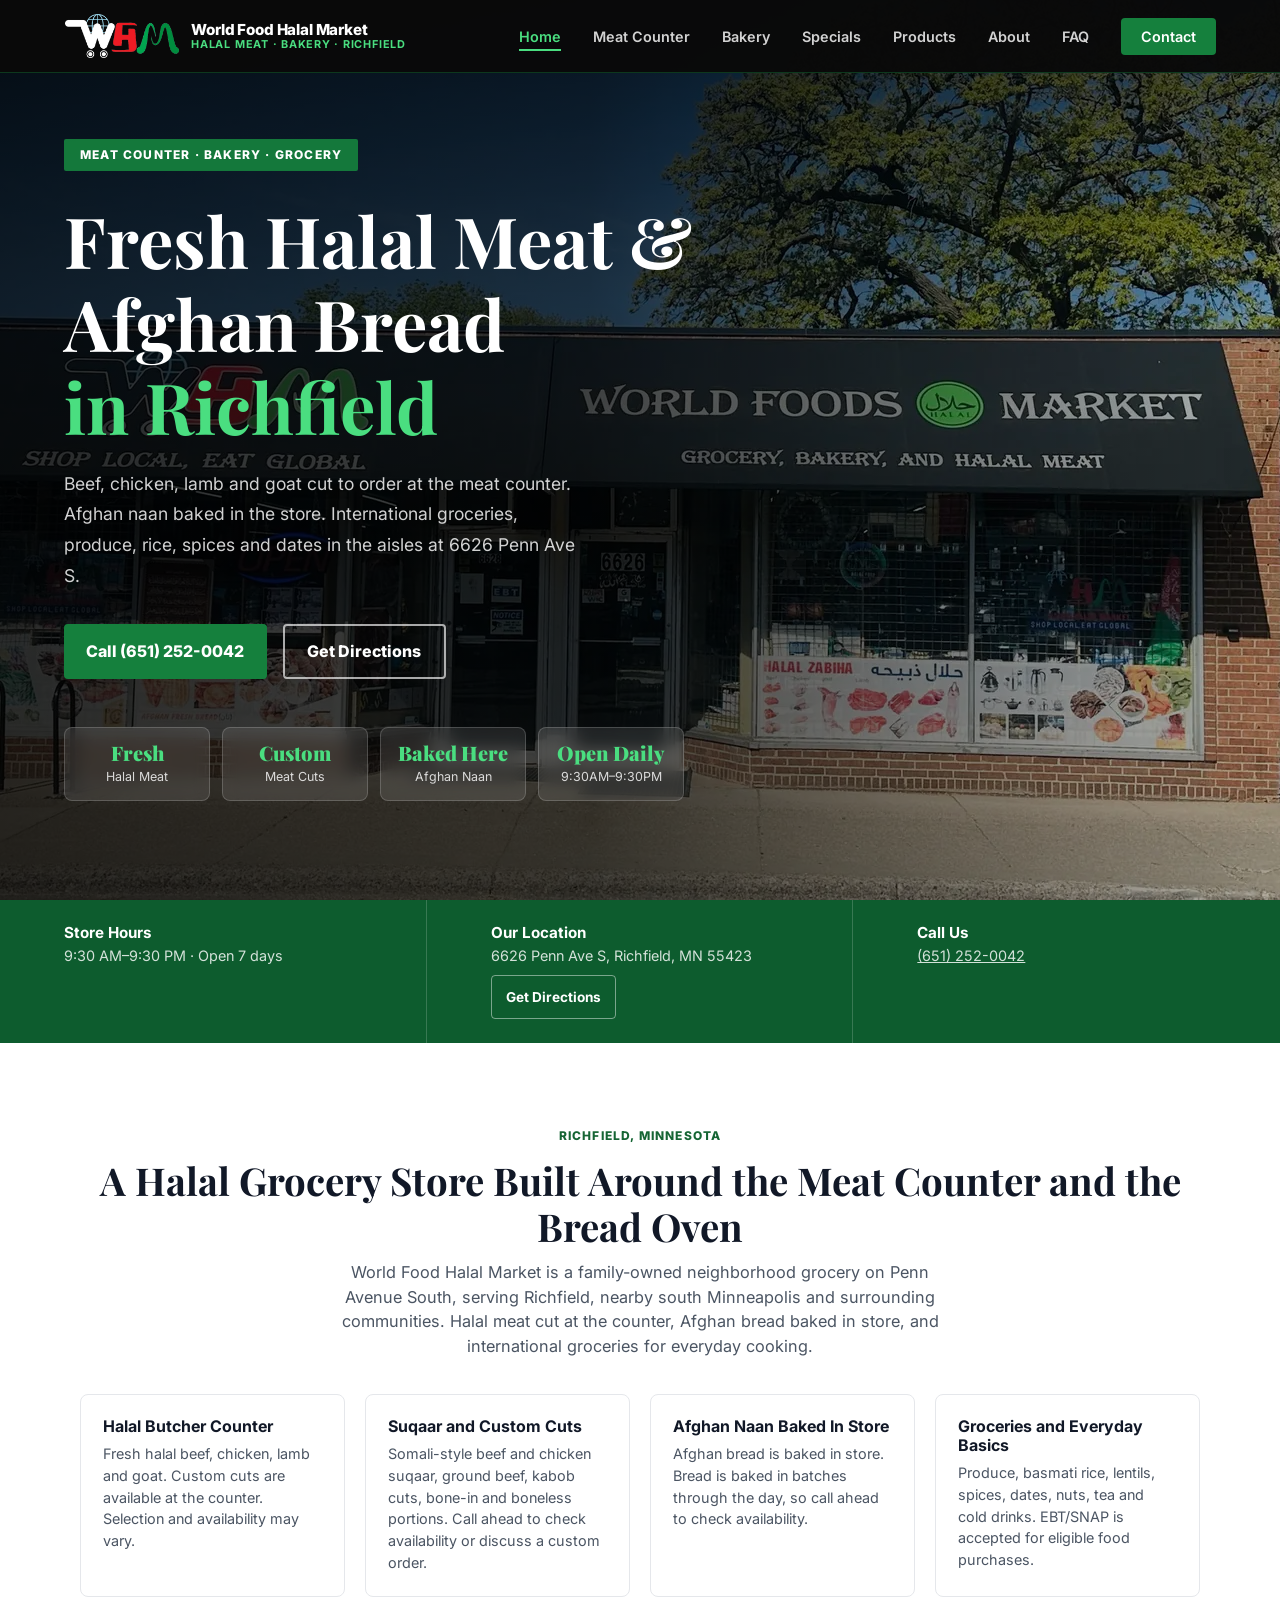
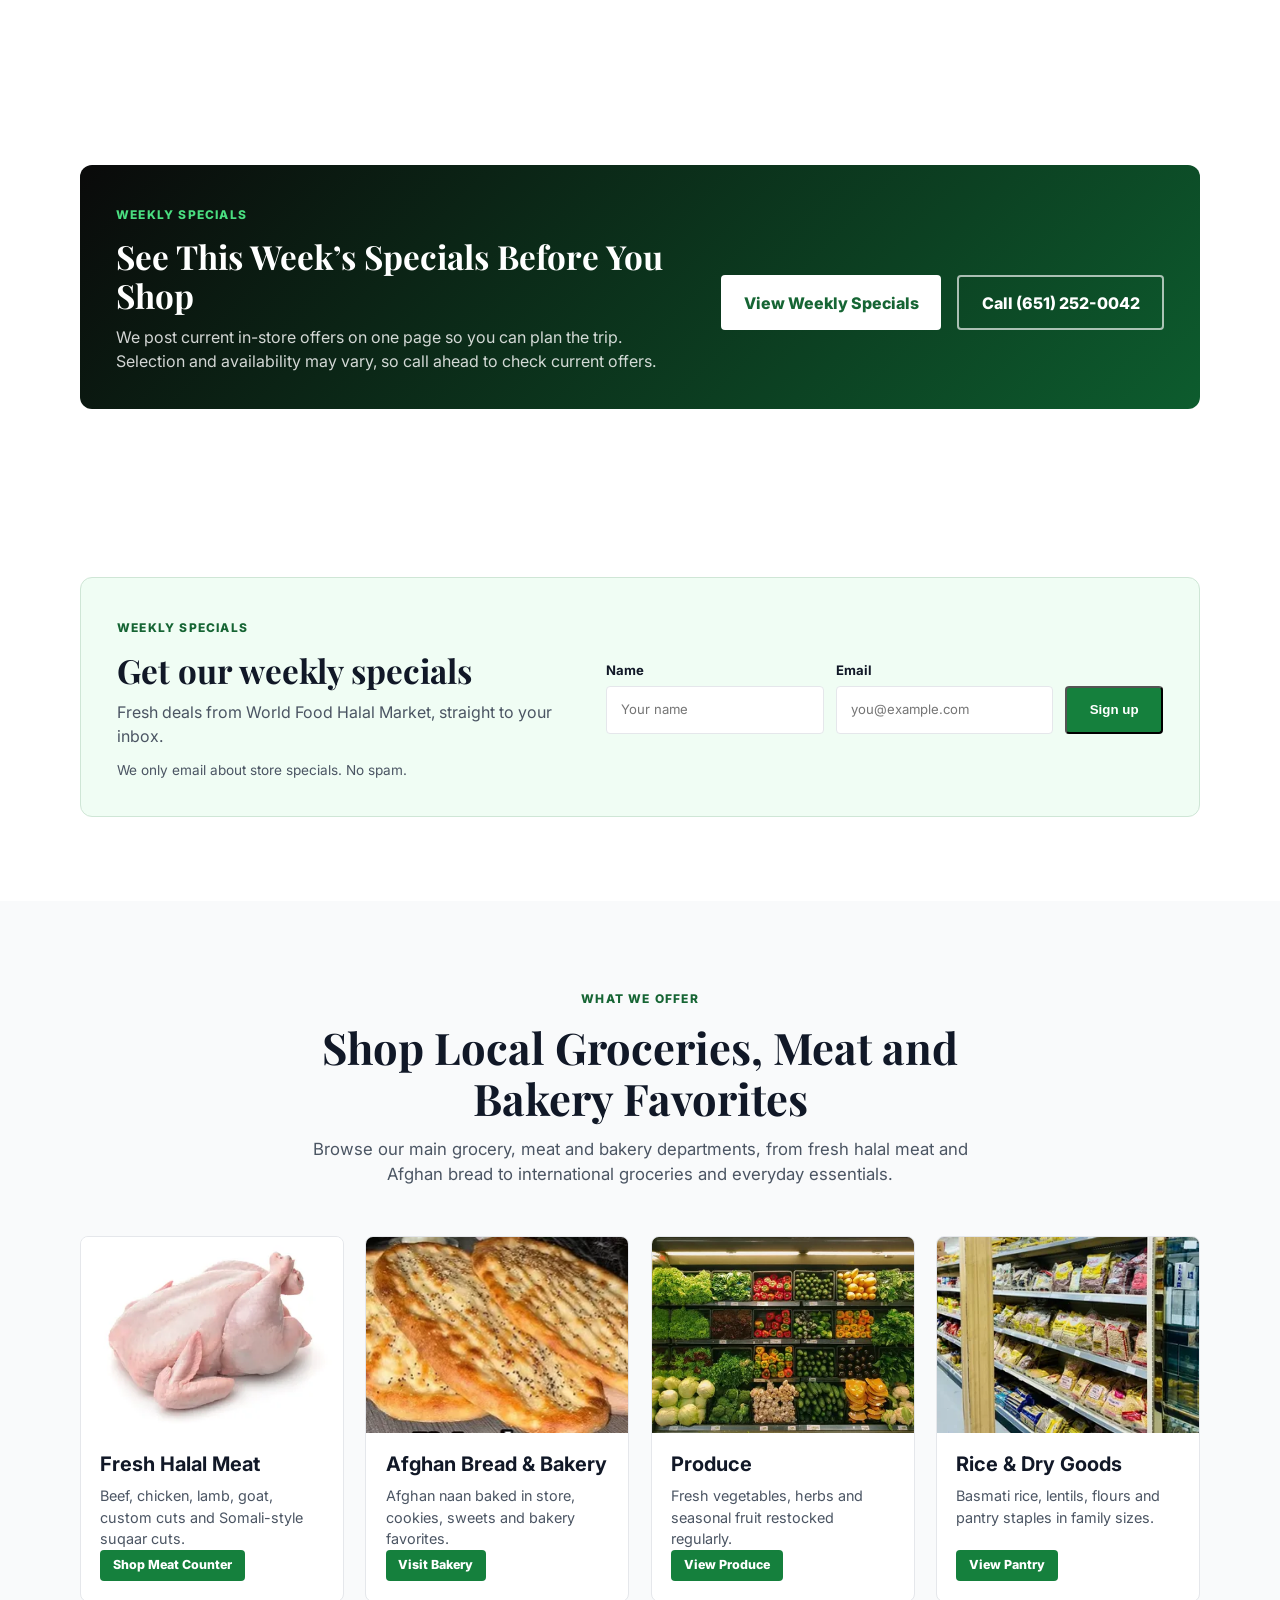
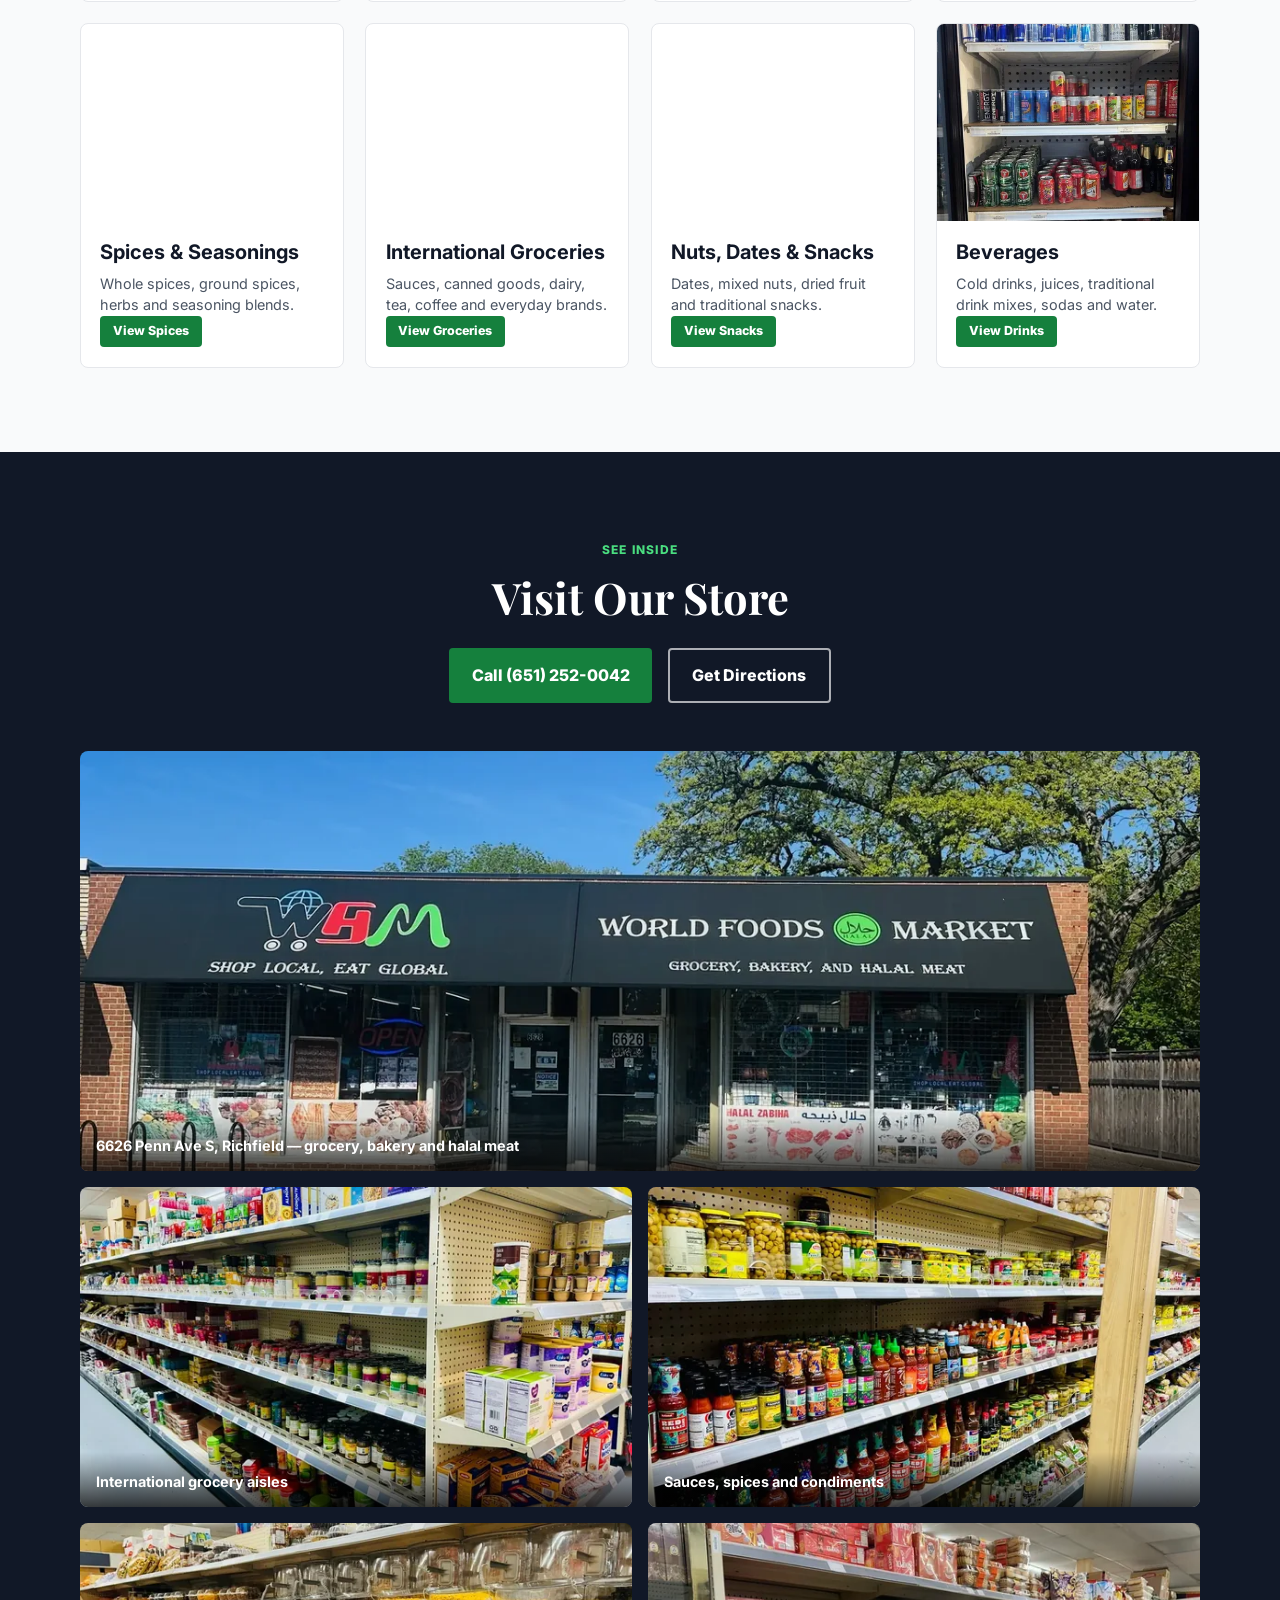
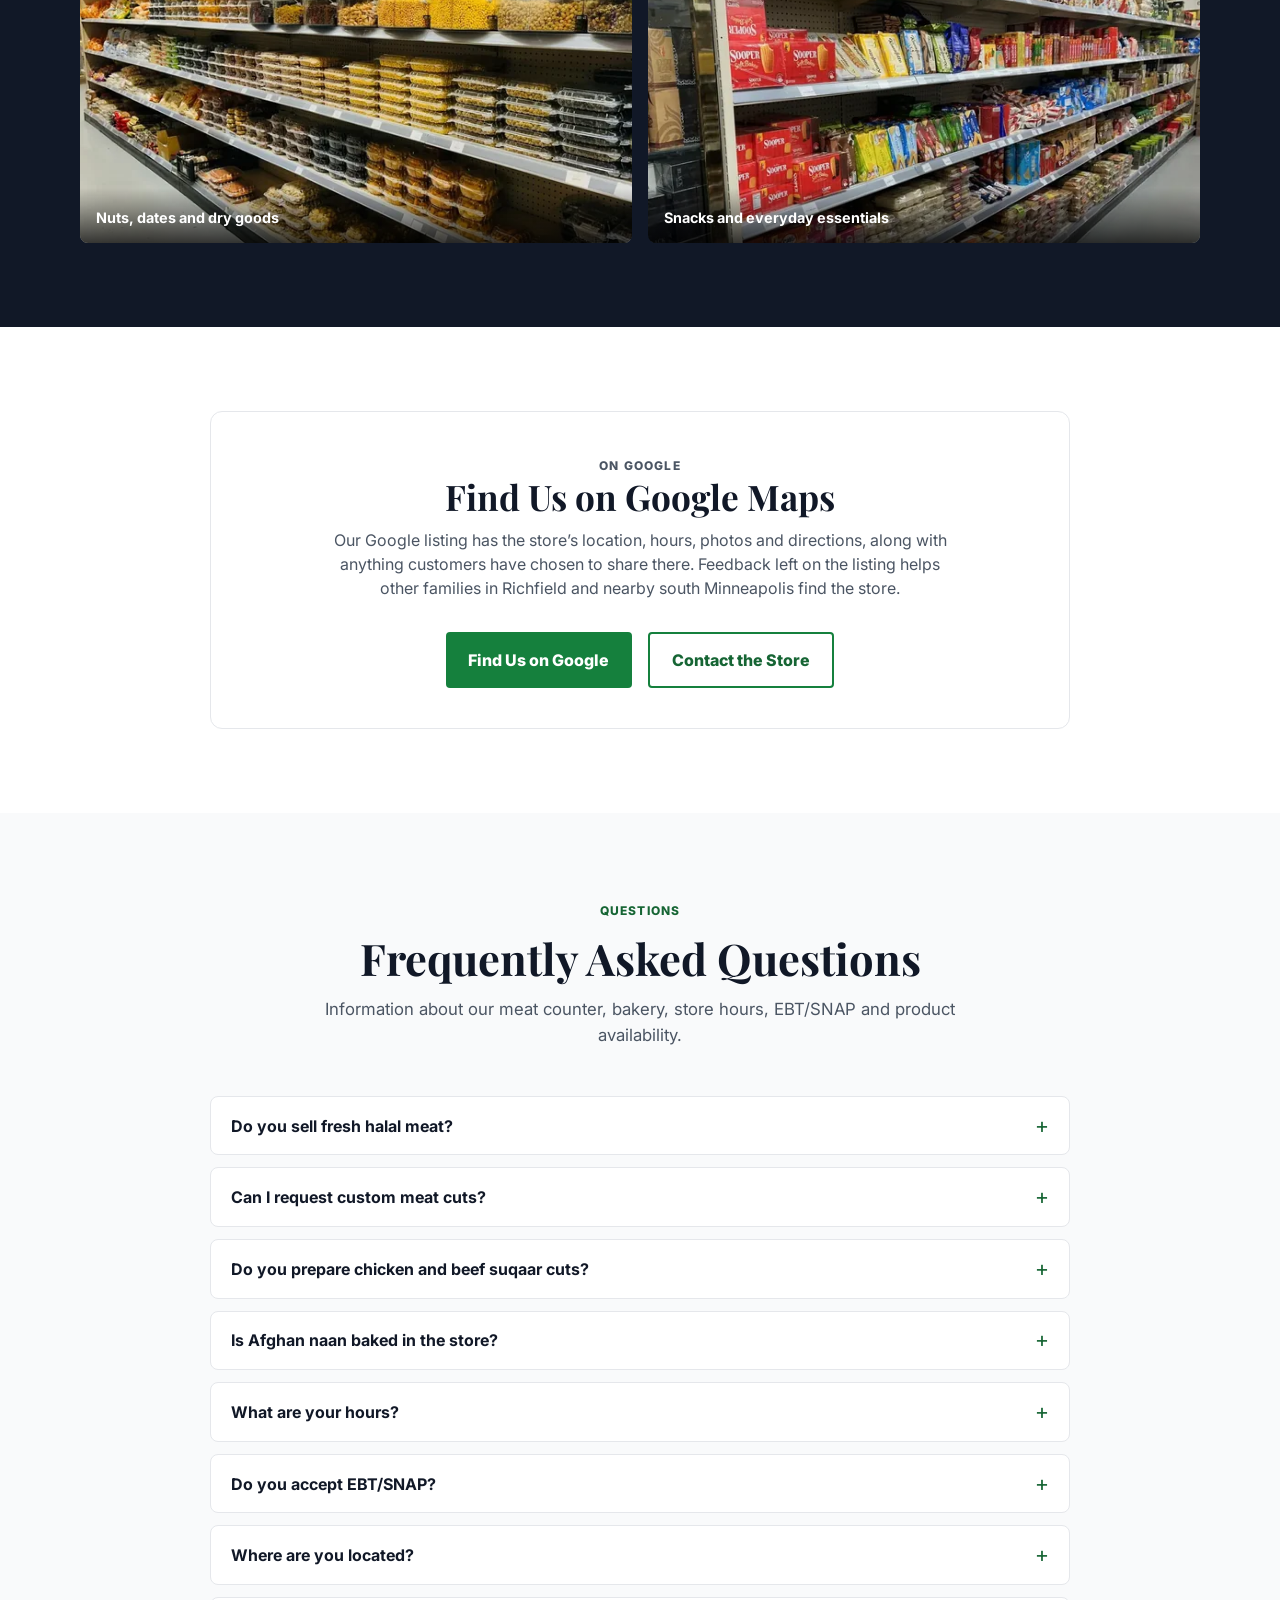
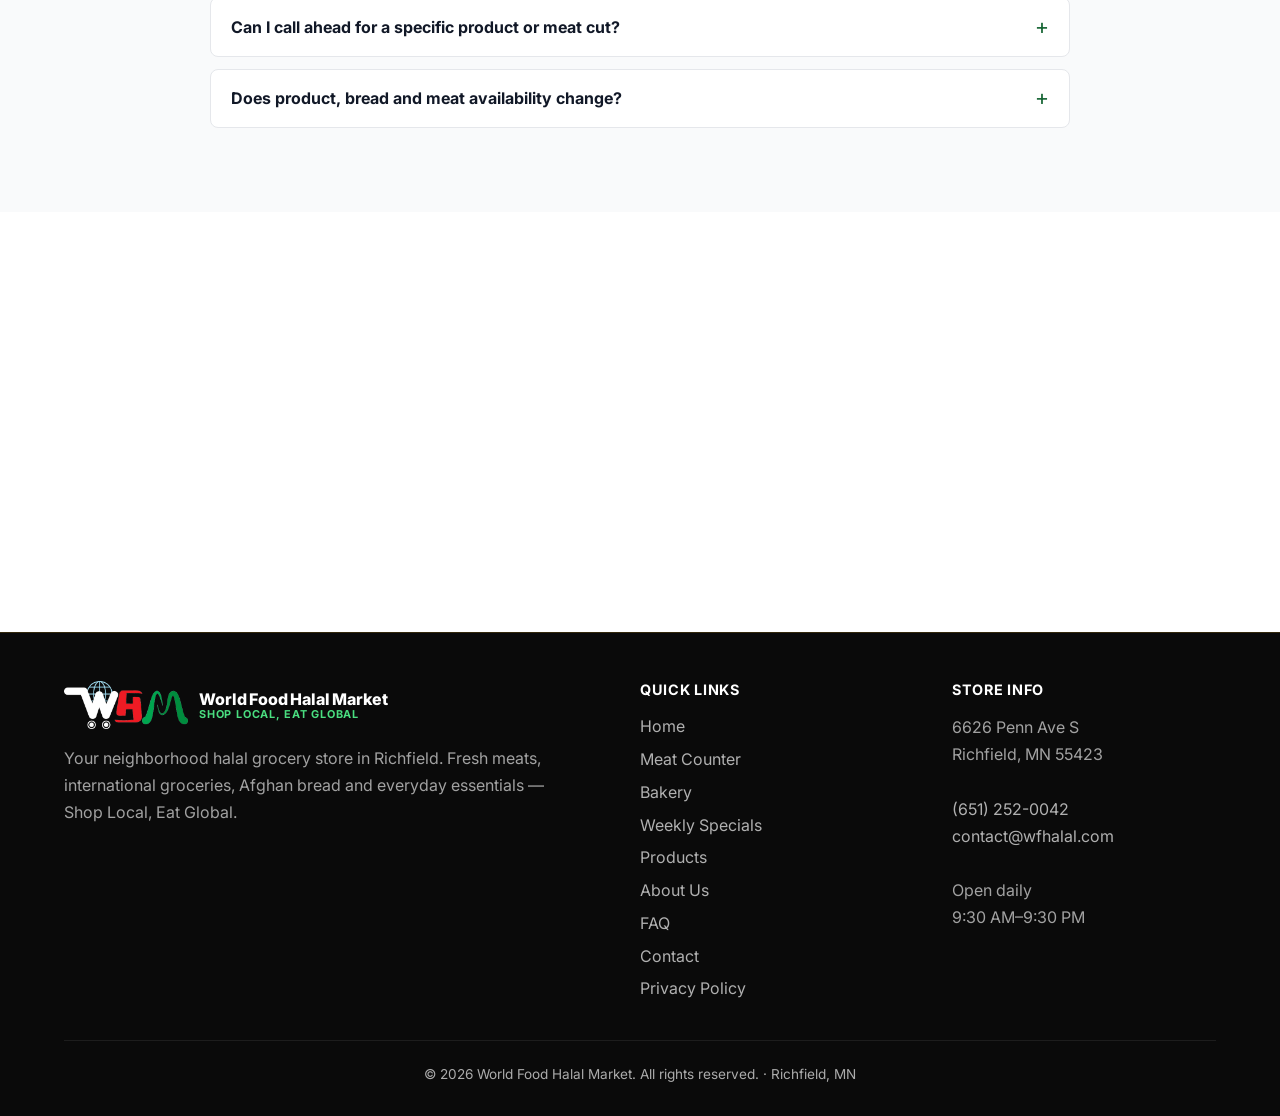
==== commit 6a7d282b: "Fix store name: World Foods -> World Food Halal Market (titles, schema, headers, footers, body copy," ====
--- a/index.html
+++ b/index.html
@@ -3,14 +3,14 @@
         <head>
       <meta charset="UTF-8"/>
       <meta name="viewport" content="width=device-width, initial-scale=1.0"/>
-      <title>Halal Grocery & Meat Counter in Richfield, MN | World Foods Halal Market</title>
+      <title>Halal Grocery & Meat Counter in Richfield, MN | World Food Halal Market</title>
       <meta name="description" content="Halal grocery and meat counter in Richfield, MN. Halal beef, chicken, lamb and goat cut to order, Afghan naan baked in store, international groceries."/>
       <link rel="canonical" href="https://wfhalal.com/"/>
       <link rel="icon" type="image/png" sizes="32x32" href="/assets/images/favicon-32.png"/>
       <link rel="apple-touch-icon" href="/assets/images/favicon-180.png"/>
       <meta name="theme-color" content="#0a0a0a"/>
       <meta property="og:type" content="website"/>
-      <meta property="og:title" content="Halal Grocery & Meat Counter in Richfield, MN | World Foods Halal Market"/>
+      <meta property="og:title" content="Halal Grocery & Meat Counter in Richfield, MN | World Food Halal Market"/>
       <meta property="og:description" content="Halal grocery and meat counter in Richfield, MN. Halal beef, chicken, lamb and goat cut to order, Afghan naan baked in store, international groceries."/>
       <meta property="og:url" content="https://wfhalal.com/"/>
       <meta property="og:image" content="https://wfhalal.com/assets/images/storefront.jpg"/>
@@ -28,7 +28,7 @@
   "@context": "https://schema.org",
   "@type": ["GroceryStore", "LocalBusiness"],
   "@id": "https://wfhalal.com/#store",
-  "name": "World Foods Halal Market",
+  "name": "World Food Halal Market",
   "description": "Family-owned halal grocery store in Richfield with fresh halal meat, Afghan bread, produce and international groceries.",
   "url": "https://wfhalal.com/",
   "telephone": "+16512520042",
@@ -67,9 +67,9 @@
       <a class="skip-link" href="#main">Skip to content</a>
       <header class="site-header">
         <nav class="site-nav" aria-label="Primary navigation">
-          <a class="brand" href="/" aria-label="World Foods Halal Market home">
+          <a class="brand" href="/" aria-label="World Food Halal Market home">
             <picture><source srcset="/assets/images/logo-mark-light.webp" type="image/webp"/><img src="/assets/images/logo-mark-light.png" alt="" width="420" height="162" decoding="async" class="brand-logo"/></picture>
-            <span class="brand-text"><span class="brand-name">World Foods Halal Market</span><span class="brand-sub">Halal Meat · Bakery · Richfield</span></span>
+            <span class="brand-text"><span class="brand-name">World Food Halal Market</span><span class="brand-sub">Halal Meat · Bakery · Richfield</span></span>
           </a>
           <button class="nav-toggle" type="button" aria-label="Open menu" aria-controls="primary-menu" aria-expanded="false">
             <span></span><span></span><span></span>
@@ -120,7 +120,7 @@
         <div class="split-heading">
           <p class="eyebrow">Richfield, Minnesota</p>
           <h2>A Halal Grocery Store Built Around the Meat Counter and the Bread Oven</h2>
-          <p>World Foods Halal Market is a family-owned neighborhood grocery on Penn Avenue South, serving Richfield, nearby south Minneapolis and surrounding communities. Halal meat cut at the counter, Afghan bread baked in store, and international groceries for everyday cooking.</p>
+          <p>World Food Halal Market is a family-owned neighborhood grocery on Penn Avenue South, serving Richfield, nearby south Minneapolis and surrounding communities. Halal meat cut at the counter, Afghan bread baked in store, and international groceries for everyday cooking.</p>
         </div>
         <div class="feature-grid">
           <article>
@@ -267,7 +267,7 @@
         </div>
         <div class="photo-grid">
           <figure class="photo-item big">
-            <picture><source srcset="/assets/images/storefront-800.webp 800w, /assets/images/storefront-1200.webp 1200w, /assets/images/storefront.webp 1600w" sizes="(max-width: 1200px) 92vw, 1120px" type="image/webp"/><img src="/assets/images/storefront.jpg" alt="World Foods Halal Market storefront at 6626 Penn Ave S in Richfield" width="3741" height="2104" decoding="async" loading="lazy"/></picture>
+            <picture><source srcset="/assets/images/storefront-800.webp 800w, /assets/images/storefront-1200.webp 1200w, /assets/images/storefront.webp 1600w" sizes="(max-width: 1200px) 92vw, 1120px" type="image/webp"/><img src="/assets/images/storefront.jpg" alt="World Food Halal Market storefront at 6626 Penn Ave S in Richfield" width="3741" height="2104" decoding="async" loading="lazy"/></picture>
             <figcaption>6626 Penn Ave S, Richfield — grocery, bakery and halal meat</figcaption>
           </figure>
           <figure class="photo-item"><picture><source srcset="/assets/images/aisle1-400.webp 400w, /assets/images/aisle1-600.webp 600w, /assets/images/aisle1-800.webp 800w, /assets/images/aisle1.webp 1200w" sizes="(max-width: 1200px) 46vw, 552px" type="image/webp"/><img src="/assets/images/aisle1.jpg" alt="Grocery aisle with international groceries" width="1600" height="1199" decoding="async" loading="lazy"/></picture><figcaption>International grocery aisles</figcaption></figure>
@@ -333,7 +333,7 @@
         </div>
       </section>
       <section class="map-section" aria-label="Store map">
-        <iframe src="https://www.google.com/maps?q=6626%20Penn%20Ave%20S%20Richfield%20MN%2055423&output=embed" allowfullscreen loading="lazy" title="Map to World Foods Halal Market in Richfield, Minnesota"></iframe>
+        <iframe src="https://www.google.com/maps?q=6626%20Penn%20Ave%20S%20Richfield%20MN%2055423&output=embed" allowfullscreen loading="lazy" title="Map to World Food Halal Market in Richfield, Minnesota"></iframe>
       </section>
     </main>
 
@@ -342,9 +342,9 @@
       <footer class="site-footer">
         <div class="footer-grid">
           <div>
-            <a class="footer-logo" href="/" aria-label="World Foods Halal Market home">
+            <a class="footer-logo" href="/" aria-label="World Food Halal Market home">
               <picture><source srcset="/assets/images/logo-mark-light.webp" type="image/webp"/><img src="/assets/images/logo-mark-light.png" alt="" width="420" height="162" decoding="async" class="footer-logo-img" loading="lazy"/></picture>
-              <span class="brand-text"><span class="brand-name">World Foods Halal Market</span><span class="brand-sub">Shop Local, Eat Global</span></span>
+              <span class="brand-text"><span class="brand-name">World Food Halal Market</span><span class="brand-sub">Shop Local, Eat Global</span></span>
             </a>
             <p class="footer-desc">Your neighborhood halal grocery store in Richfield. Fresh meats, international groceries, Afghan bread and everyday essentials — Shop Local, Eat Global.</p>
           </div>
@@ -375,7 +375,7 @@
           </div>
         </div>
         <div class="footer-bottom">
-          <p>© <span data-current-year>2026</span> World Foods Halal Market. All rights reserved. · Richfield, MN</p>
+          <p>© <span data-current-year>2026</span> World Food Halal Market. All rights reserved. · Richfield, MN</p>
         </div>
       </footer>
     </body>
